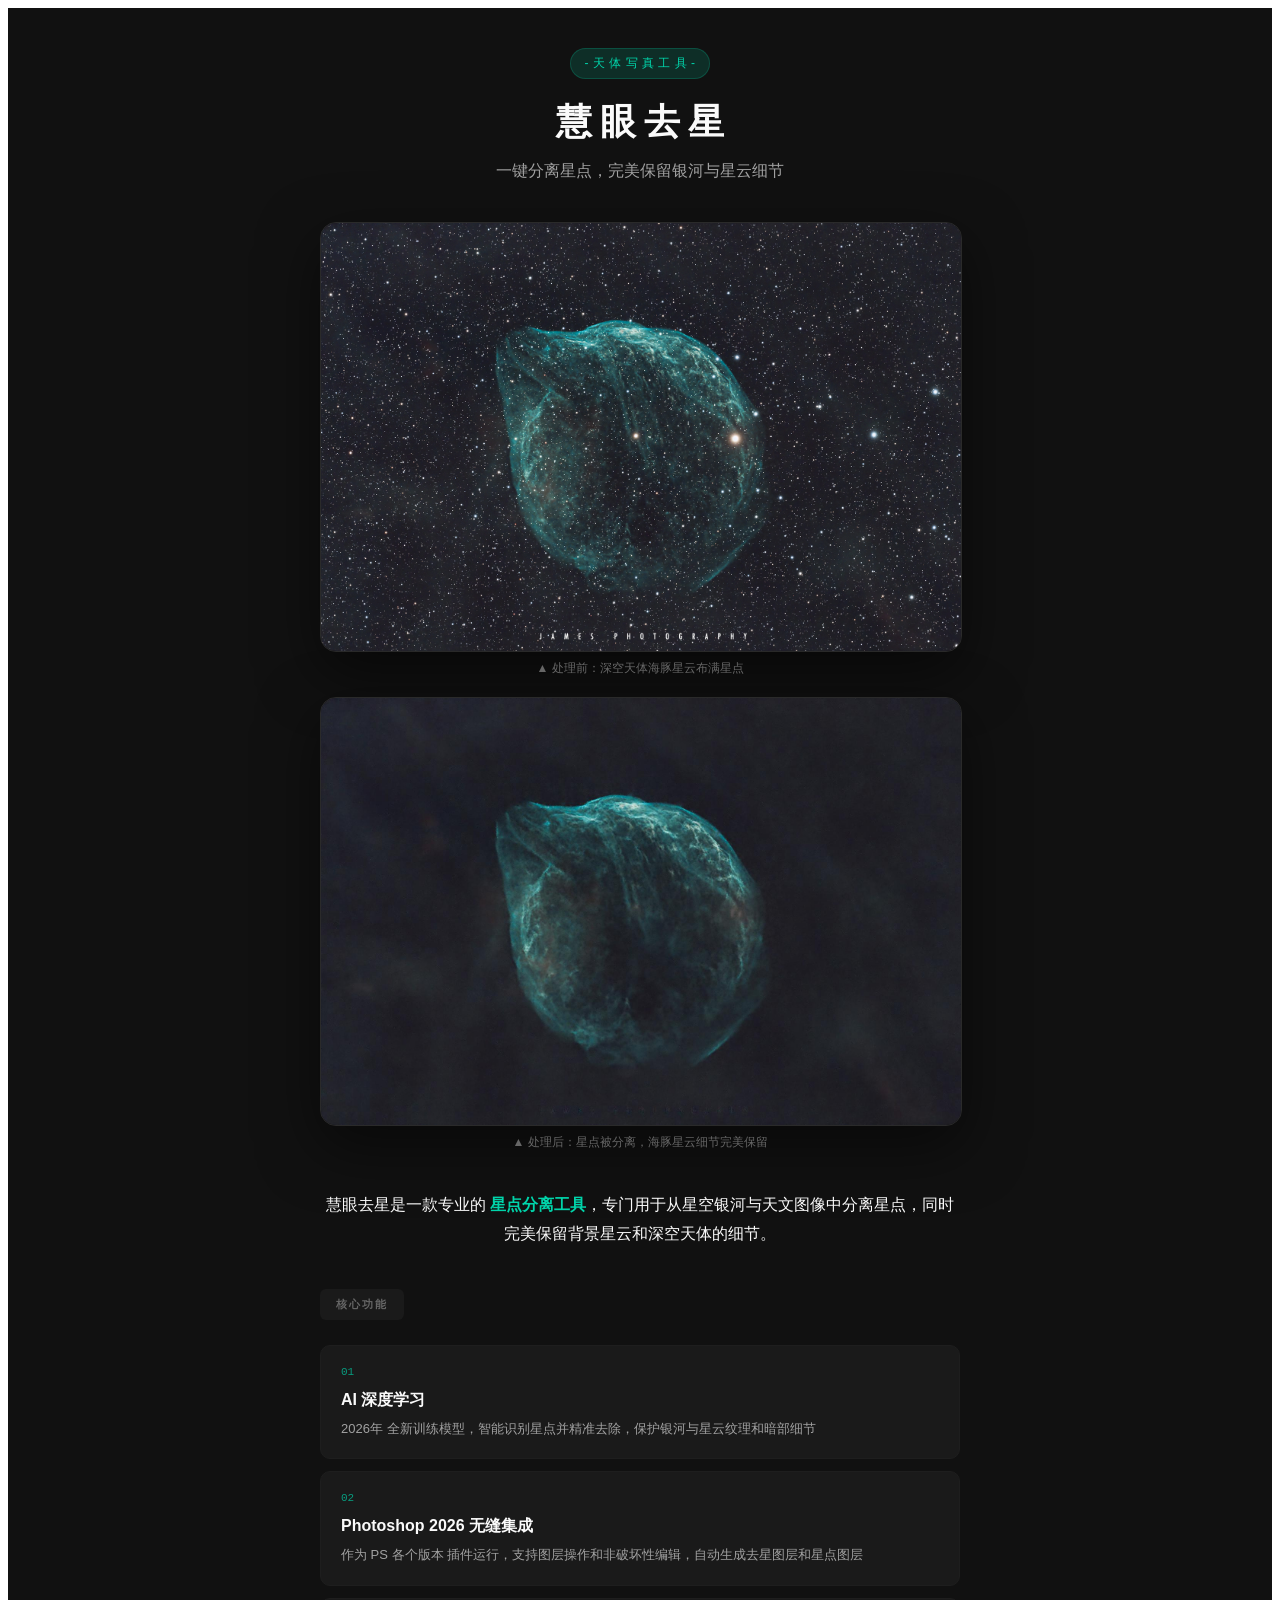
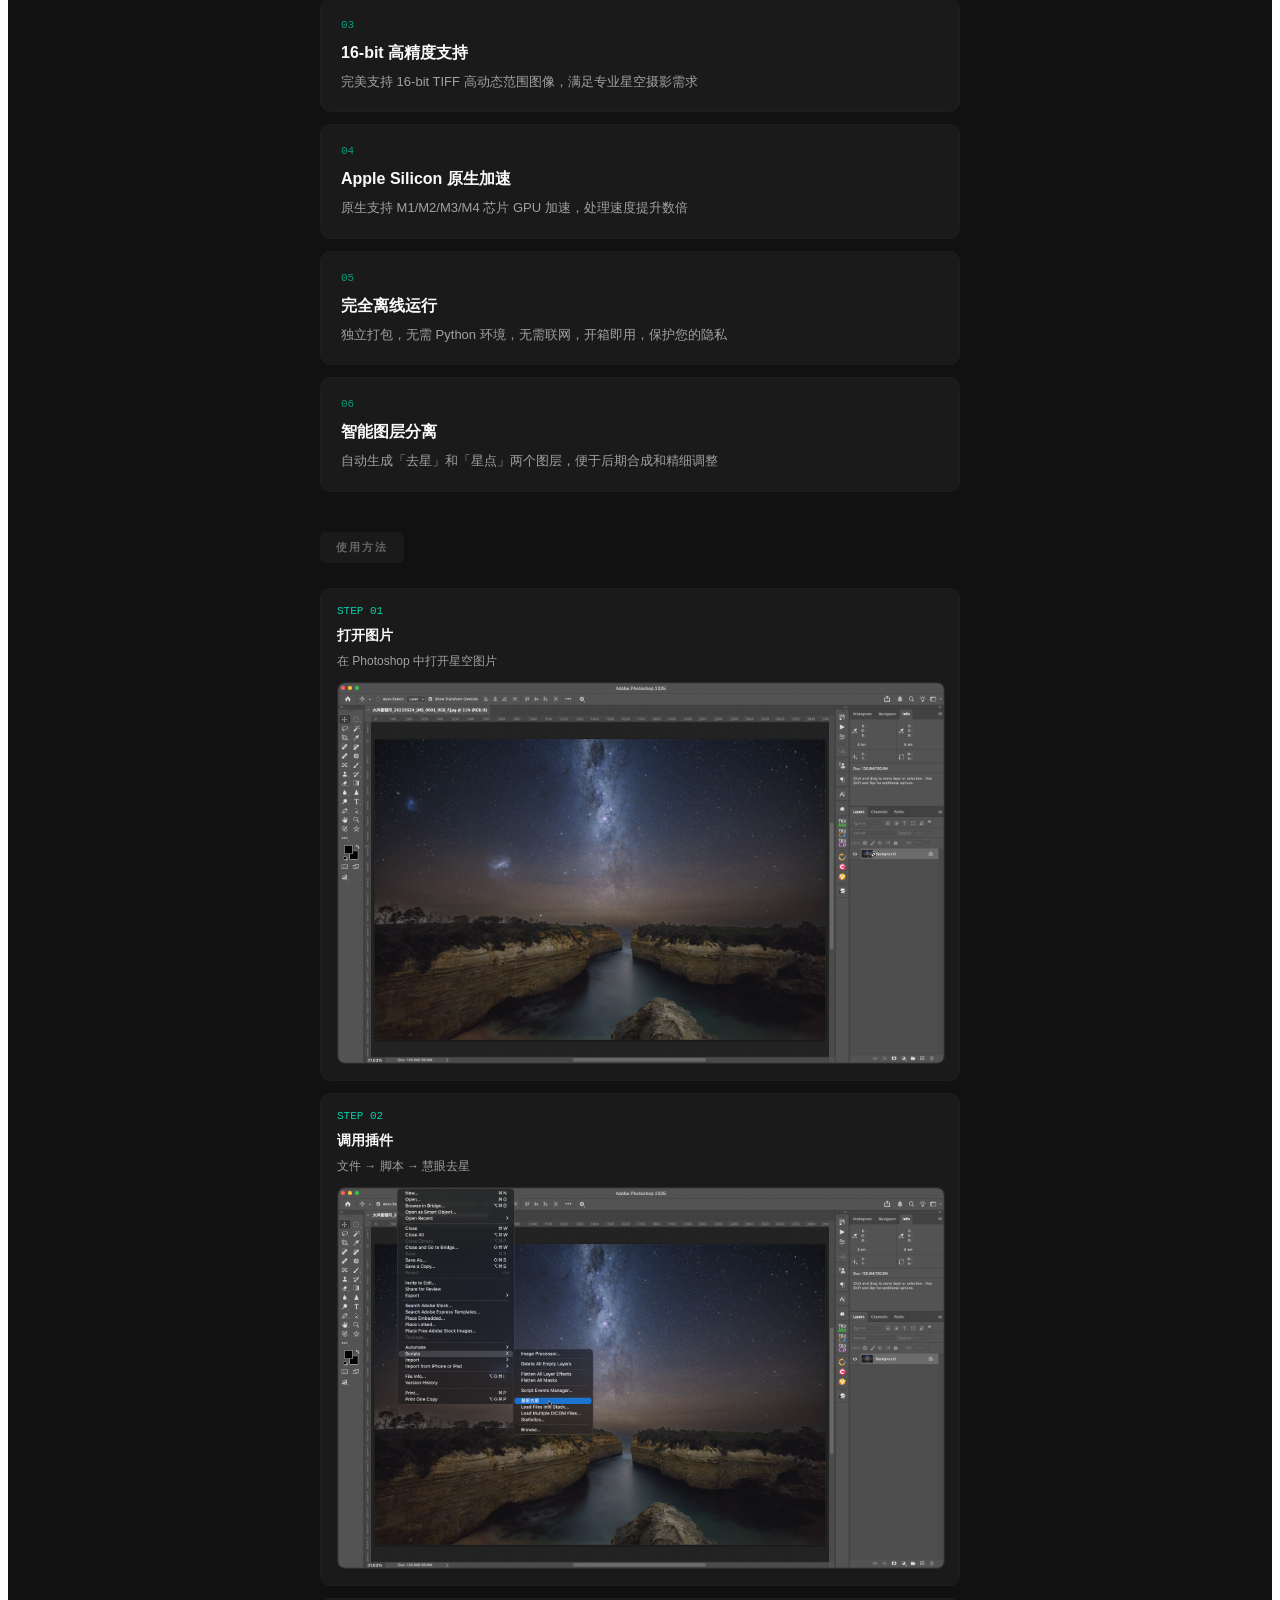
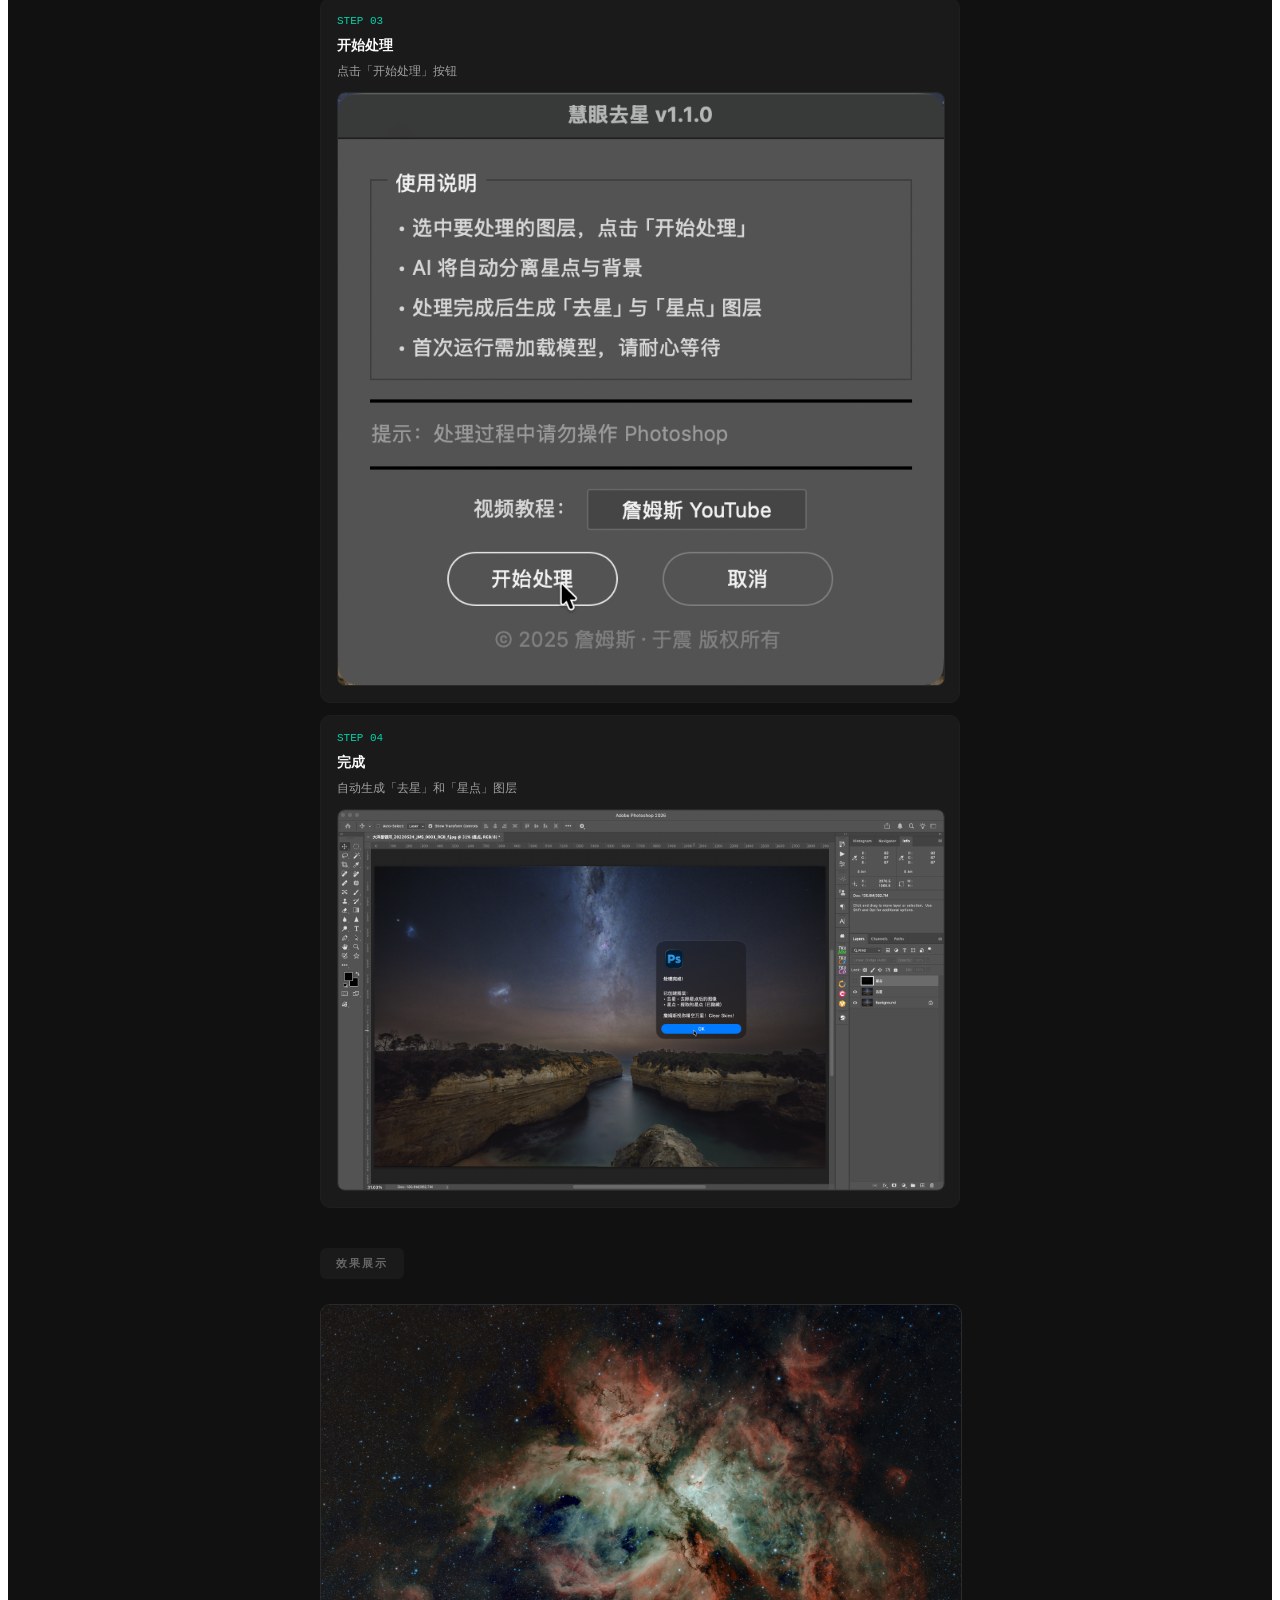
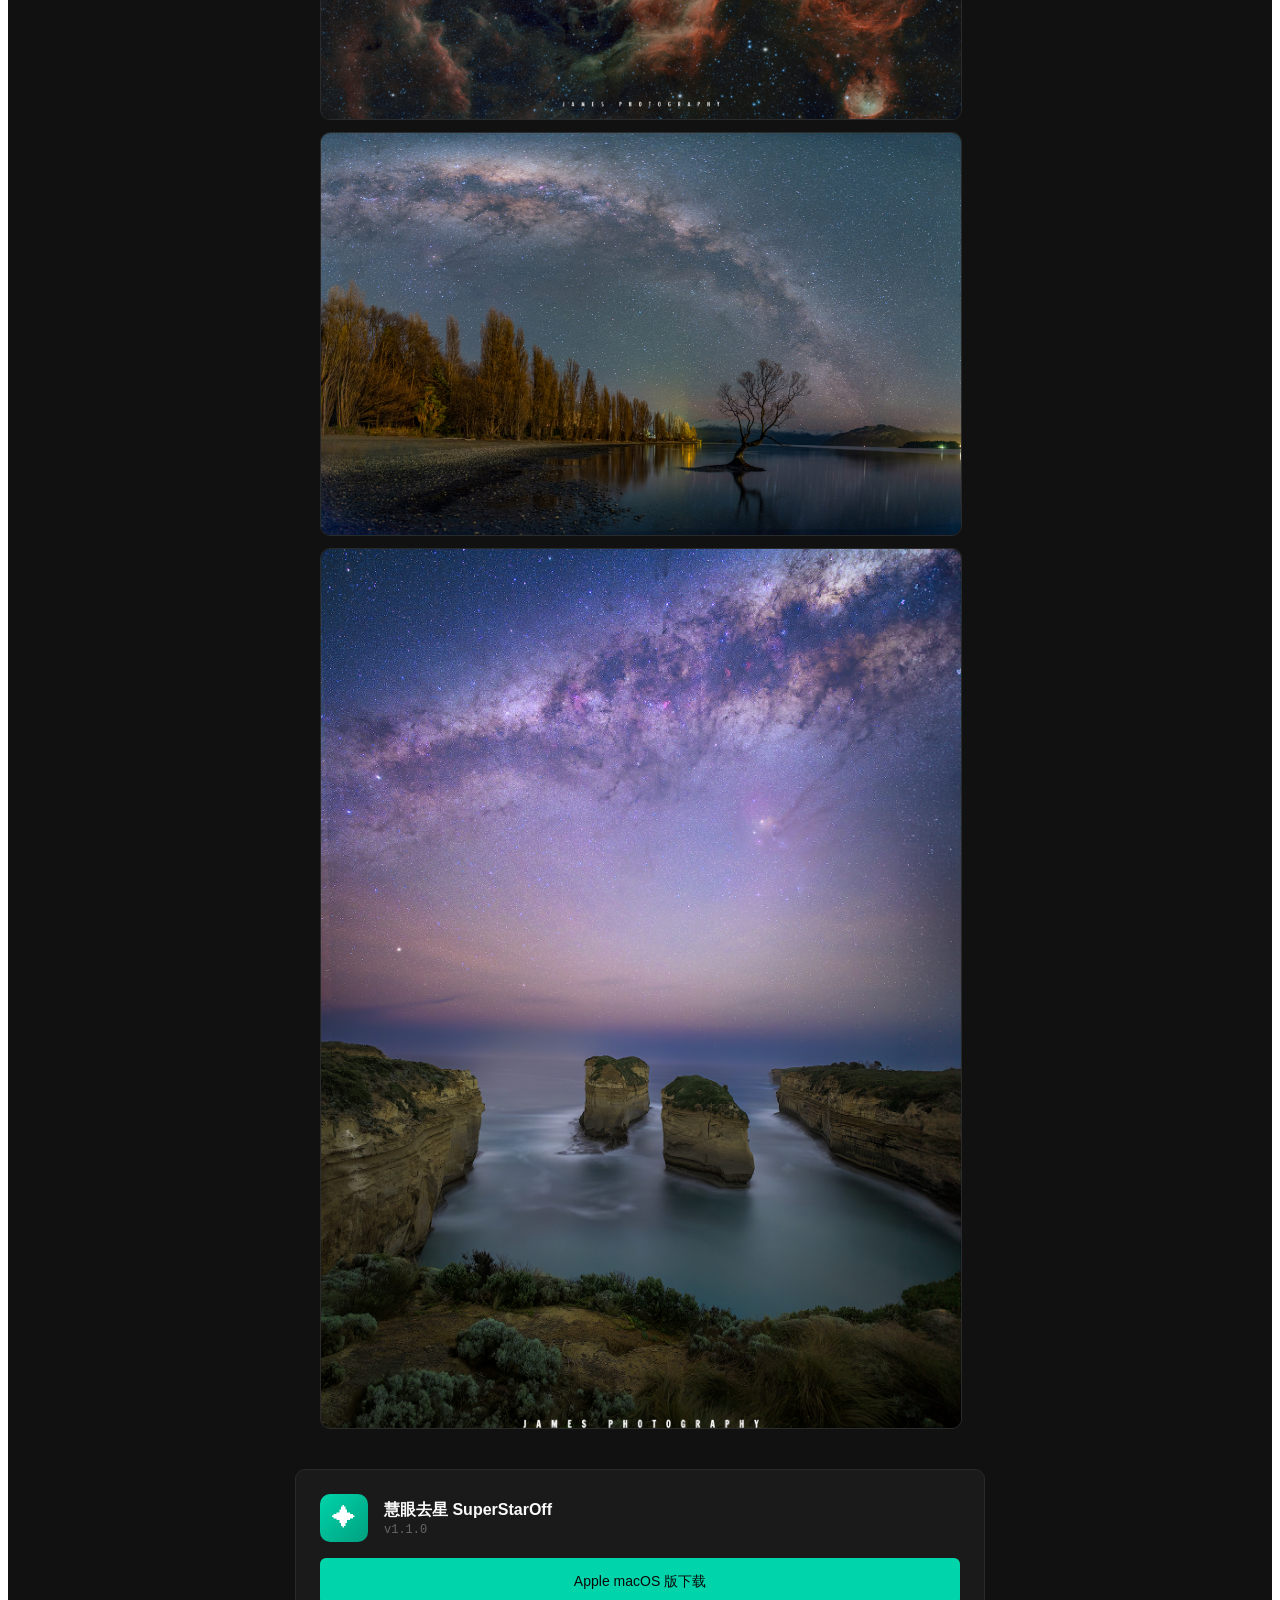
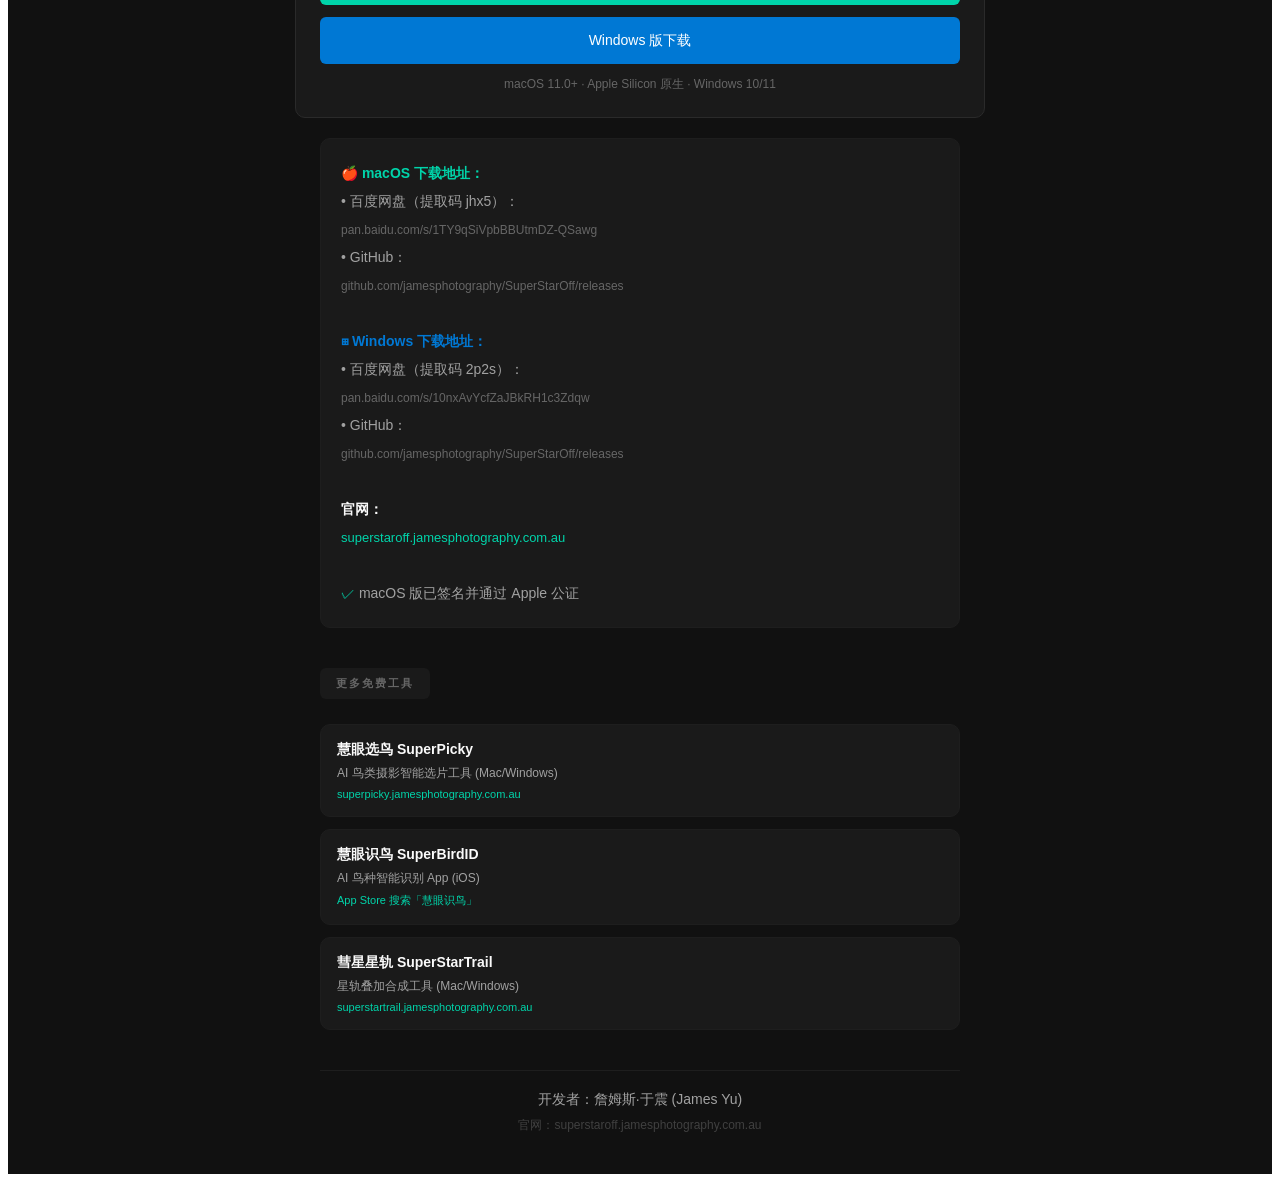
==== docs/wechat/article.html @ 818f5c4c "feat: 改用自托管MP4视频，视频位置调整到tagline下方" ====
<!DOCTYPE html>
<html lang="zh-CN">

<head>
    <meta charset="UTF-8">
    <title>慧眼去星 Windows版本开始公测了， 一键分离星点，完美保留星云细节</title>
</head>

<body>
    <section
        style="margin: 0; padding: 40px 20px; background-color: #111111; font-family: 'PingFang SC', 'Microsoft YaHei', -apple-system, sans-serif;">

        <!-- 头部标题 -->
        <section
            style="text-align: center; margin-bottom: 40px; max-width: 640px; margin-left: auto; margin-right: auto;">
            <span
                style="display: inline-block; padding: 6px 14px; background: rgba(0, 212, 170, 0.15); border: 1px solid rgba(0, 212, 170, 0.2); border-radius: 20px; font-size: 12px; color: #00d4aa; margin-bottom: 20px; letter-spacing: 0.5px;">
                - 天 体 写 真 工 具 -
            </span>
            <h1
                style="font-size: 36px; font-weight: 700; color: #fafafa; margin: 0 0 15px 0; line-height: 1.3; letter-spacing: -1px;">
                慧 眼 去 星
            </h1>
            <p style="font-size: 16px; color: #a1a1a1; margin: 0;">
                一键分离星点，完美保留银河与星云细节
            </p>
        </section>

        <!-- 主图区域 - 处理前后对比 -->
        <section style="margin: 0 auto 40px auto; max-width: 640px; text-align: center;">
            <img src="./images/example-before.jpg"
                style="width: 100%; border-radius: 16px; border: 1px solid #2a2a2a; box-shadow: 0 20px 60px rgba(0, 0, 0, 0.5); display: block; margin-bottom: 8px;" />
            <p style="font-size: 12px; color: #666666; margin: 0 0 20px 0;">▲ 处理前：深空天体海豚星云布满星点</p>

            <img src="./images/example-after.jpg"
                style="width: 100%; border-radius: 16px; border: 1px solid #2a2a2a; box-shadow: 0 20px 60px rgba(0, 0, 0, 0.5); display: block; margin-bottom: 8px;" />
            <p style="font-size: 12px; color: #666666; margin: 0;">▲ 处理后：星点被分离，海豚星云细节完美保留</p>
        </section>

        <!-- 产品介绍 -->
        <section style="max-width: 640px; margin: 0 auto 40px auto;">
            <p style="font-size: 16px; color: #fafafa; line-height: 1.8; margin: 0 0 20px 0; text-align: center;">
                慧眼去星是一款专业的 <strong style="color: #00d4aa;">星点分离工具</strong>，专门用于从星空银河与天文图像中分离星点，同时完美保留背景星云和深空天体的细节。
            </p>
        </section>

        <!-- 功能卡片区 -->
        <section style="max-width: 640px; margin: 0 auto 40px auto;">
            <span
                style="display: inline-block; font-size: 11px; font-weight: 600; text-transform: uppercase; letter-spacing: 2px; color: #666666; padding: 8px 16px; background: #1a1a1a; border-radius: 6px; margin-bottom: 25px;">
                核心功能
            </span>

            <!-- 功能卡片 1 -->
            <div
                style="background: #1a1a1a; border: 1px solid #1e1e1e; border-radius: 10px; padding: 20px; margin-bottom: 12px;">
                <p
                    style="font-family: 'Space Mono', 'Menlo', monospace; font-size: 11px; color: #00d4aa; margin: 0 0 12px 0; opacity: 0.7;">
                    01</p>
                <h3 style="font-size: 16px; font-weight: 600; color: #fafafa; margin: 0 0 8px 0;">AI 深度学习</h3>
                <p style="font-size: 13px; color: #a1a1a1; margin: 0; line-height: 1.5;">2026年
                    全新训练模型，智能识别星点并精准去除，保护银河与星云纹理和暗部细节</p>
            </div>

            <!-- 功能卡片 2 -->
            <div
                style="background: #1a1a1a; border: 1px solid #1e1e1e; border-radius: 10px; padding: 20px; margin-bottom: 12px;">
                <p
                    style="font-family: 'Space Mono', 'Menlo', monospace; font-size: 11px; color: #00d4aa; margin: 0 0 12px 0; opacity: 0.7;">
                    02</p>
                <h3 style="font-size: 16px; font-weight: 600; color: #fafafa; margin: 0 0 8px 0;">Photoshop 2026 无缝集成
                </h3>
                <p style="font-size: 13px; color: #a1a1a1; margin: 0; line-height: 1.5;">作为 PS 各个版本
                    插件运行，支持图层操作和非破坏性编辑，自动生成去星图层和星点图层</p>
            </div>

            <!-- 功能卡片 3 -->
            <div
                style="background: #1a1a1a; border: 1px solid #1e1e1e; border-radius: 10px; padding: 20px; margin-bottom: 12px;">
                <p
                    style="font-family: 'Space Mono', 'Menlo', monospace; font-size: 11px; color: #00d4aa; margin: 0 0 12px 0; opacity: 0.7;">
                    03</p>
                <h3 style="font-size: 16px; font-weight: 600; color: #fafafa; margin: 0 0 8px 0;">16-bit 高精度支持</h3>
                <p style="font-size: 13px; color: #a1a1a1; margin: 0; line-height: 1.5;">完美支持 16-bit TIFF
                    高动态范围图像，满足专业星空摄影需求</p>
            </div>

            <!-- 功能卡片 4 -->
            <div
                style="background: #1a1a1a; border: 1px solid #1e1e1e; border-radius: 10px; padding: 20px; margin-bottom: 12px;">
                <p
                    style="font-family: 'Space Mono', 'Menlo', monospace; font-size: 11px; color: #00d4aa; margin: 0 0 12px 0; opacity: 0.7;">
                    04</p>
                <h3 style="font-size: 16px; font-weight: 600; color: #fafafa; margin: 0 0 8px 0;">Apple Silicon 原生加速
                </h3>
                <p style="font-size: 13px; color: #a1a1a1; margin: 0; line-height: 1.5;">原生支持 M1/M2/M3/M4 芯片 GPU
                    加速，处理速度提升数倍</p>
            </div>

            <!-- 功能卡片 5 -->
            <div
                style="background: #1a1a1a; border: 1px solid #1e1e1e; border-radius: 10px; padding: 20px; margin-bottom: 12px;">
                <p
                    style="font-family: 'Space Mono', 'Menlo', monospace; font-size: 11px; color: #00d4aa; margin: 0 0 12px 0; opacity: 0.7;">
                    05</p>
                <h3 style="font-size: 16px; font-weight: 600; color: #fafafa; margin: 0 0 8px 0;">完全离线运行</h3>
                <p style="font-size: 13px; color: #a1a1a1; margin: 0; line-height: 1.5;">独立打包，无需 Python
                    环境，无需联网，开箱即用，保护您的隐私</p>
            </div>

            <!-- 功能卡片 6 -->
            <div
                style="background: #1a1a1a; border: 1px solid #1e1e1e; border-radius: 10px; padding: 20px; margin-bottom: 12px;">
                <p
                    style="font-family: 'Space Mono', 'Menlo', monospace; font-size: 11px; color: #00d4aa; margin: 0 0 12px 0; opacity: 0.7;">
                    06</p>
                <h3 style="font-size: 16px; font-weight: 600; color: #fafafa; margin: 0 0 8px 0;">智能图层分离</h3>
                <p style="font-size: 13px; color: #a1a1a1; margin: 0; line-height: 1.5;">自动生成「去星」和「星点」两个图层，便于后期合成和精细调整
                </p>
            </div>
        </section>

        <!-- 使用步骤 -->
        <section style="max-width: 640px; margin: 0 auto 40px auto;">
            <span
                style="display: inline-block; font-size: 11px; font-weight: 600; text-transform: uppercase; letter-spacing: 2px; color: #666666; padding: 8px 16px; background: #1a1a1a; border-radius: 6px; margin-bottom: 25px;">
                使用方法
            </span>

            <!-- Step 1 -->
            <div
                style="background: #1a1a1a; border: 1px solid #1e1e1e; border-radius: 10px; padding: 16px; margin-bottom: 12px;">
                <p
                    style="font-family: 'Space Mono', 'Menlo', monospace; font-size: 11px; color: #00d4aa; margin: 0 0 10px 0;">
                    STEP 01</p>
                <h4 style="font-size: 14px; color: #fafafa; margin: 0 0 8px 0;">打开图片</h4>
                <p style="font-size: 12px; color: #a1a1a1; margin: 0 0 12px 0;">在 Photoshop 中打开星空图片</p>
                <img src="./images/Step-1.png"
                    style="width: 100%; border-radius: 8px; border: 1px solid #2a2a2a; display: block;" />
            </div>

            <!-- Step 2 -->
            <div
                style="background: #1a1a1a; border: 1px solid #1e1e1e; border-radius: 10px; padding: 16px; margin-bottom: 12px;">
                <p
                    style="font-family: 'Space Mono', 'Menlo', monospace; font-size: 11px; color: #00d4aa; margin: 0 0 10px 0;">
                    STEP 02</p>
                <h4 style="font-size: 14px; color: #fafafa; margin: 0 0 8px 0;">调用插件</h4>
                <p style="font-size: 12px; color: #a1a1a1; margin: 0 0 12px 0;">文件 → 脚本 → 慧眼去星</p>
                <img src="./images/Step-2.png"
                    style="width: 100%; border-radius: 8px; border: 1px solid #2a2a2a; display: block;" />
            </div>

            <!-- Step 3 -->
            <div
                style="background: #1a1a1a; border: 1px solid #1e1e1e; border-radius: 10px; padding: 16px; margin-bottom: 12px;">
                <p
                    style="font-family: 'Space Mono', 'Menlo', monospace; font-size: 11px; color: #00d4aa; margin: 0 0 10px 0;">
                    STEP 03</p>
                <h4 style="font-size: 14px; color: #fafafa; margin: 0 0 8px 0;">开始处理</h4>
                <p style="font-size: 12px; color: #a1a1a1; margin: 0 0 12px 0;">点击「开始处理」按钮</p>
                <img src="./images/Step-3.png"
                    style="width: 100%; border-radius: 8px; border: 1px solid #2a2a2a; display: block;" />
            </div>

            <!-- Step 4 -->
            <div
                style="background: #1a1a1a; border: 1px solid #1e1e1e; border-radius: 10px; padding: 16px; margin-bottom: 12px;">
                <p
                    style="font-family: 'Space Mono', 'Menlo', monospace; font-size: 11px; color: #00d4aa; margin: 0 0 10px 0;">
                    STEP 04</p>
                <h4 style="font-size: 14px; color: #fafafa; margin: 0 0 8px 0;">完成</h4>
                <p style="font-size: 12px; color: #a1a1a1; margin: 0 0 12px 0;">自动生成「去星」和「星点」图层</p>
                <img src="./images/Step-4.png"
                    style="width: 100%; border-radius: 8px; border: 1px solid #2a2a2a; display: block;" />
            </div>
        </section>

        <!-- 效果展示 -->
        <section style="max-width: 640px; margin: 0 auto 40px auto;">
            <span
                style="display: inline-block; font-size: 11px; font-weight: 600; text-transform: uppercase; letter-spacing: 2px; color: #666666; padding: 8px 16px; background: #1a1a1a; border-radius: 6px; margin-bottom: 25px;">
                效果展示
            </span>

            <img src="./images/example-1.jpg"
                style="width: 100%; border-radius: 10px; border: 1px solid #2a2a2a; display: block; margin-bottom: 12px;" />
            <img src="./images/example-2.jpg"
                style="width: 100%; border-radius: 10px; border: 1px solid #2a2a2a; display: block; margin-bottom: 12px;" />
            <img src="./images/example-3.jpg"
                style="width: 100%; border-radius: 10px; border: 1px solid #2a2a2a; display: block; margin-bottom: 12px;" />
        </section>

        <!-- 下载区块 -->
        <section
            style="background: #1a1a1a; border: 1px solid #2a2a2a; border-radius: 10px; padding: 24px; max-width: 640px; margin: 0 auto 20px auto;">
            <div style="display: flex; align-items: center; margin-bottom: 16px;">
                <div
                    style="width: 48px; height: 48px; background: linear-gradient(135deg, #00d4aa, #00a080); border-radius: 10px; margin-right: 16px; display: flex; align-items: center; justify-content: center;">
                    <span style="font-size: 24px; color: #ffffff;">✦</span>
                </div>
                <div>
                    <h3 style="font-size: 16px; font-weight: 600; color: #fafafa; margin: 0 0 2px 0;">慧眼去星 SuperStarOff
                    </h3>
                    <p style="font-size: 12px; color: #666666; margin: 0; font-family: 'Space Mono', monospace;">v1.1.0
                    </p>
                </div>
            </div>
            <div
                style="background: #00d4aa; border-radius: 6px; padding: 14px 28px; text-align: center; margin-bottom: 12px;">
                <span style="font-size: 14px; font-weight: 500; color: #0a0a0a;"> Apple macOS 版下载</span>
            </div>
            <div
                style="background: #0078d4; border-radius: 6px; padding: 14px 28px; text-align: center; margin-bottom: 12px;">
                <span style="font-size: 14px; font-weight: 500; color: #ffffff;"> Windows 版下载</span>
            </div>
            <p style="font-size: 12px; color: #666666; text-align: center; margin: 0;">
                macOS 11.0+ · Apple Silicon 原生 · Windows 10/11
            </p>
        </section>

        <!-- 下载链接说明 -->
        <section style="max-width: 640px; margin: 0 auto 40px auto;">
            <div style="background: #1a1a1a; border: 1px solid #1e1e1e; border-radius: 10px; padding: 20px;">
                <p style="font-size: 14px; color: #a1a1a1; line-height: 2; margin: 0;">
                    <strong style="color: #00d4aa;">🍎 macOS 下载地址：</strong><br />
                    • 百度网盘（提取码 jhx5）：<br />
                    <span style="font-size: 12px; color: #666666;">pan.baidu.com/s/1TY9qSiVpbBBUtmDZ-QSawg</span><br />
                    • GitHub：<br />
                    <span
                        style="font-size: 12px; color: #666666;">github.com/jamesphotography/SuperStarOff/releases</span><br /><br />
                    <strong style="color: #0078d4;">⊞ Windows 下载地址：</strong><br />
                    • 百度网盘（提取码 2p2s）：<br />
                    <span style="font-size: 12px; color: #666666;">pan.baidu.com/s/10nxAvYcfZaJBkRH1c3Zdqw</span><br />
                    • GitHub：<br />
                    <span
                        style="font-size: 12px; color: #666666;">github.com/jamesphotography/SuperStarOff/releases</span><br /><br />
                    <strong style="color: #fafafa;">官网：</strong><br />
                    <span
                        style="font-size: 13px; color: #00d4aa;">superstaroff.jamesphotography.com.au</span><br /><br />
                    <span style="color: #00d4aa;">✓</span> macOS 版已签名并通过 Apple 公证
                </p>
            </div>
        </section>

        <!-- 更多工具 -->
        <section style="max-width: 640px; margin: 0 auto 40px auto;">
            <span
                style="display: inline-block; font-size: 11px; font-weight: 600; text-transform: uppercase; letter-spacing: 2px; color: #666666; padding: 8px 16px; background: #1a1a1a; border-radius: 6px; margin-bottom: 25px;">
                更多免费工具
            </span>

            <!-- 慧眼选鸟 -->
            <div
                style="background: #1a1a1a; border: 1px solid #1e1e1e; border-radius: 10px; padding: 16px; margin-bottom: 12px;">
                <h4 style="font-size: 14px; color: #fafafa; margin: 0 0 6px 0;">慧眼选鸟 SuperPicky</h4>
                <p style="font-size: 12px; color: #a1a1a1; margin: 0 0 6px 0;">AI 鸟类摄影智能选片工具 (Mac/Windows)</p>
                <p style="font-size: 11px; color: #00d4aa; margin: 0;">superpicky.jamesphotography.com.au</p>
            </div>
            <!-- 慧眼识鸟 -->
            <div
                style="background: #1a1a1a; border: 1px solid #1e1e1e; border-radius: 10px; padding: 16px; margin-bottom: 12px;">
                <h4 style="font-size: 14px; color: #fafafa; margin: 0 0 6px 0;">慧眼识鸟 SuperBirdID</h4>
                <p style="font-size: 12px; color: #a1a1a1; margin: 0 0 6px 0;">AI 鸟种智能识别 App (iOS)</p>
                <p style="font-size: 11px; color: #00d4aa; margin: 0;">App Store 搜索「慧眼识鸟」</p>
            </div>
            <!-- 彗星星轨 -->
            <div
                style="background: #1a1a1a; border: 1px solid #1e1e1e; border-radius: 10px; padding: 16px; margin-bottom: 12px;">
                <h4 style="font-size: 14px; color: #fafafa; margin: 0 0 6px 0;">彗星星轨 SuperStarTrail</h4>
                <p style="font-size: 12px; color: #a1a1a1; margin: 0 0 6px 0;">星轨叠加合成工具 (Mac/Windows)</p>
                <p style="font-size: 11px; color: #00d4aa; margin: 0;">superstartrail.jamesphotography.com.au</p>
            </div>
        </section>

        <!-- 页脚 -->
        <section
            style="text-align: center; padding-top: 20px; border-top: 1px solid #1e1e1e; max-width: 640px; margin: 0 auto;">
            <p style="font-size: 14px; color: #a1a1a1; margin: 0 0 8px 0;">
                开发者：詹姆斯·于震 (James Yu)
            </p>
            <p style="font-size: 12px; color: #404040; margin: 0;">
                官网：superstaroff.jamesphotography.com.au
            </p>
        </section>

    </section>
</body>

</html>
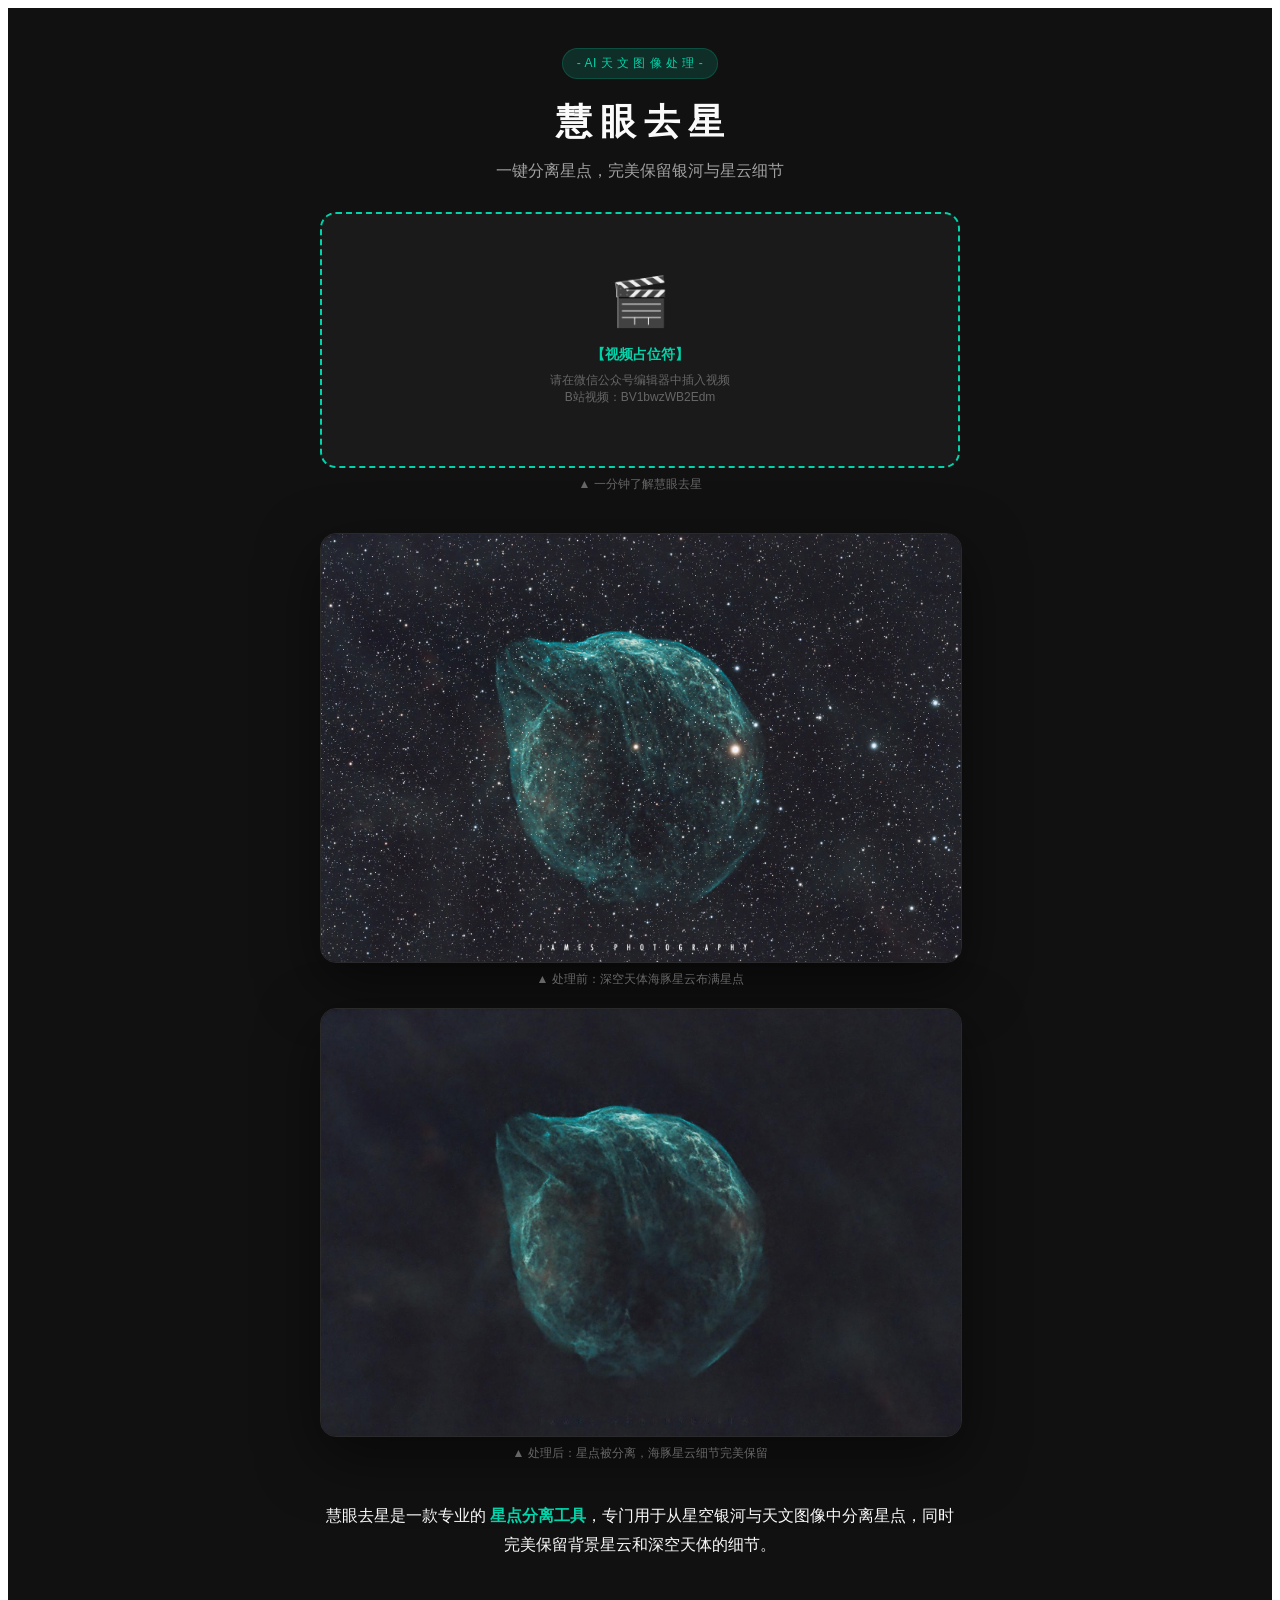
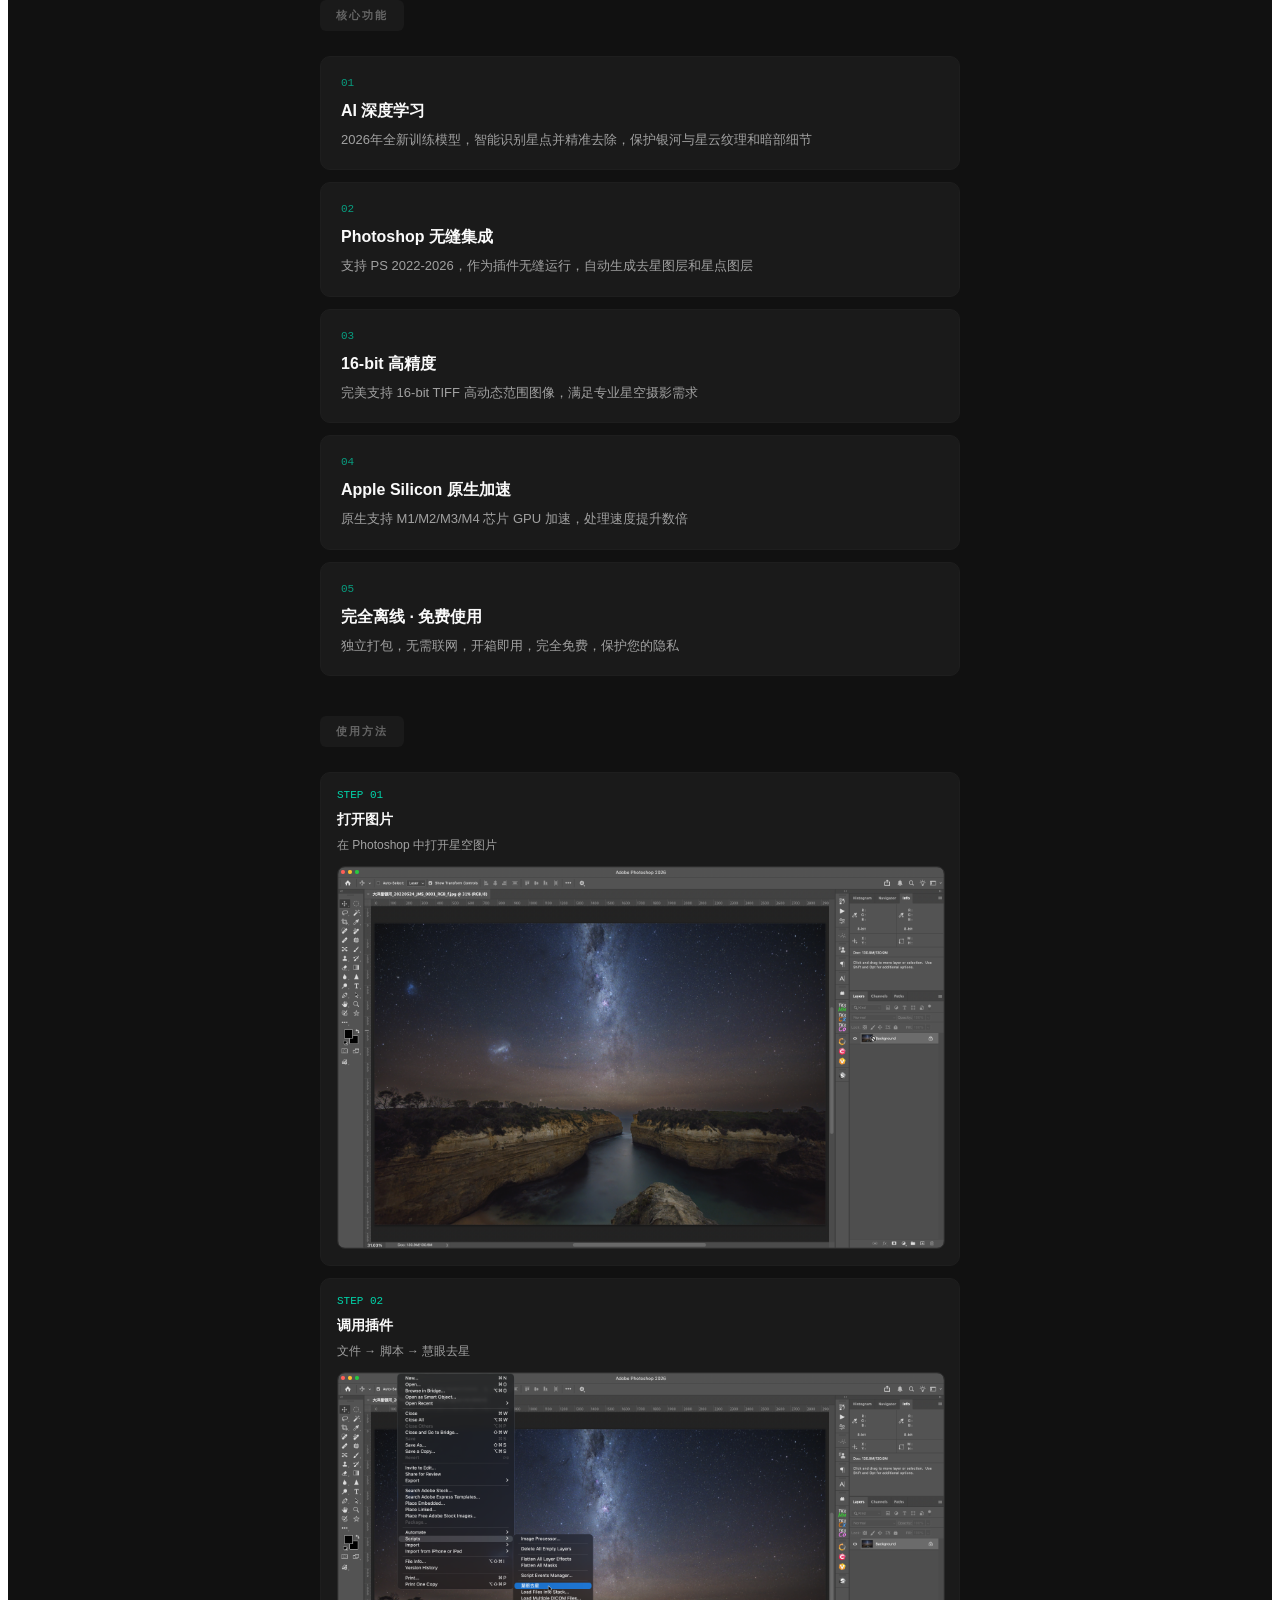
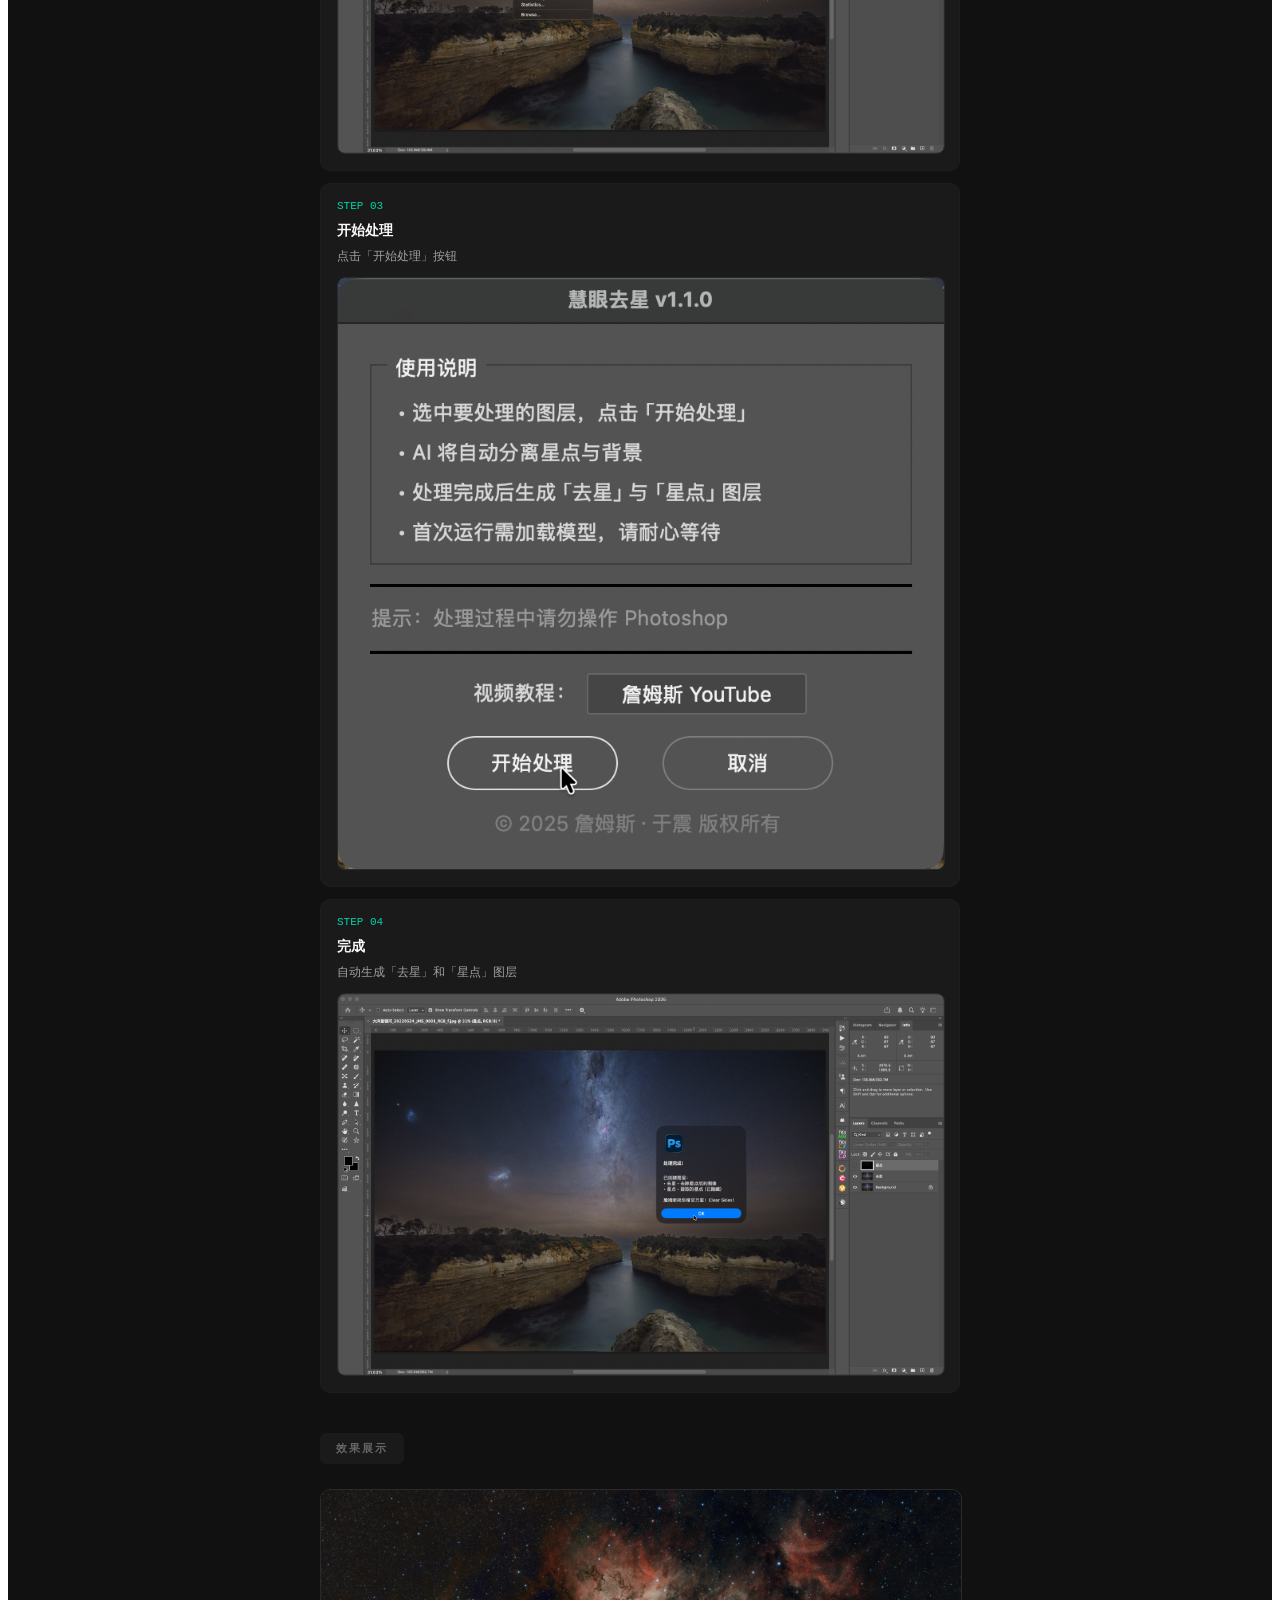
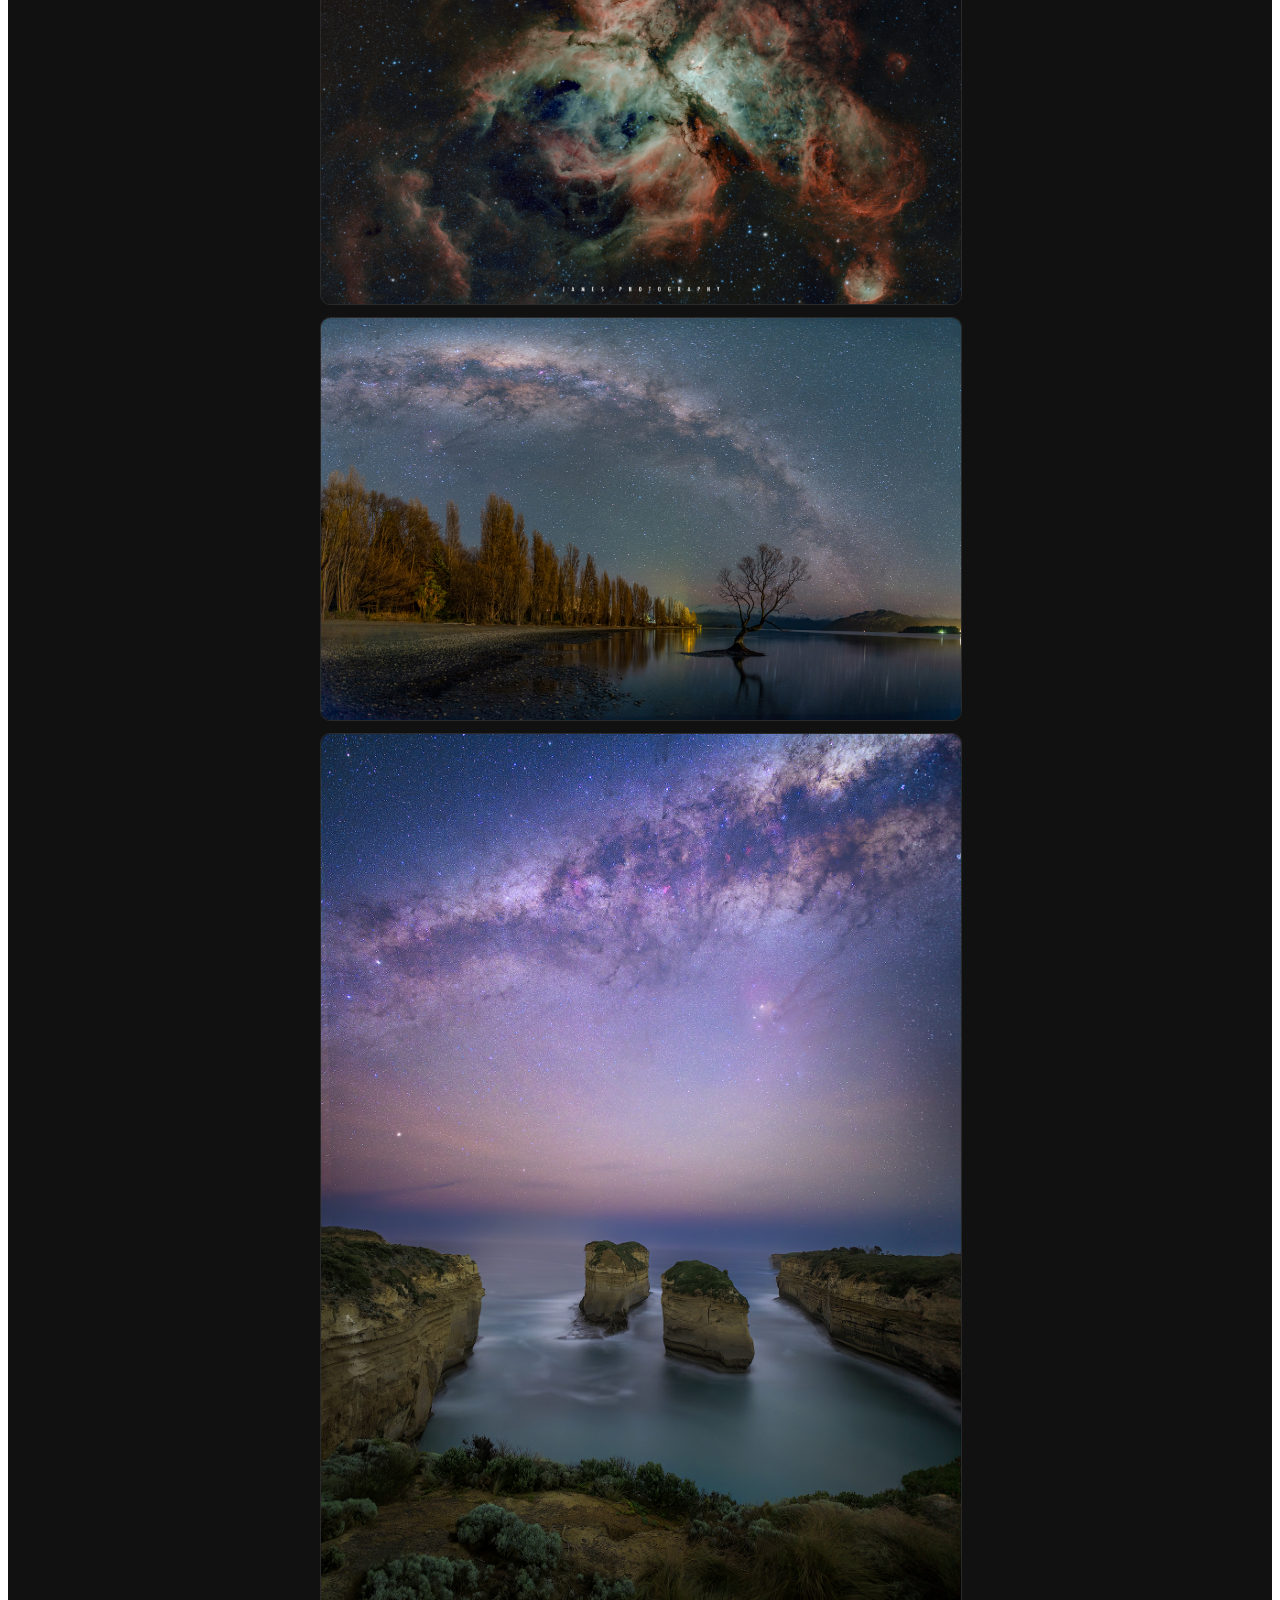
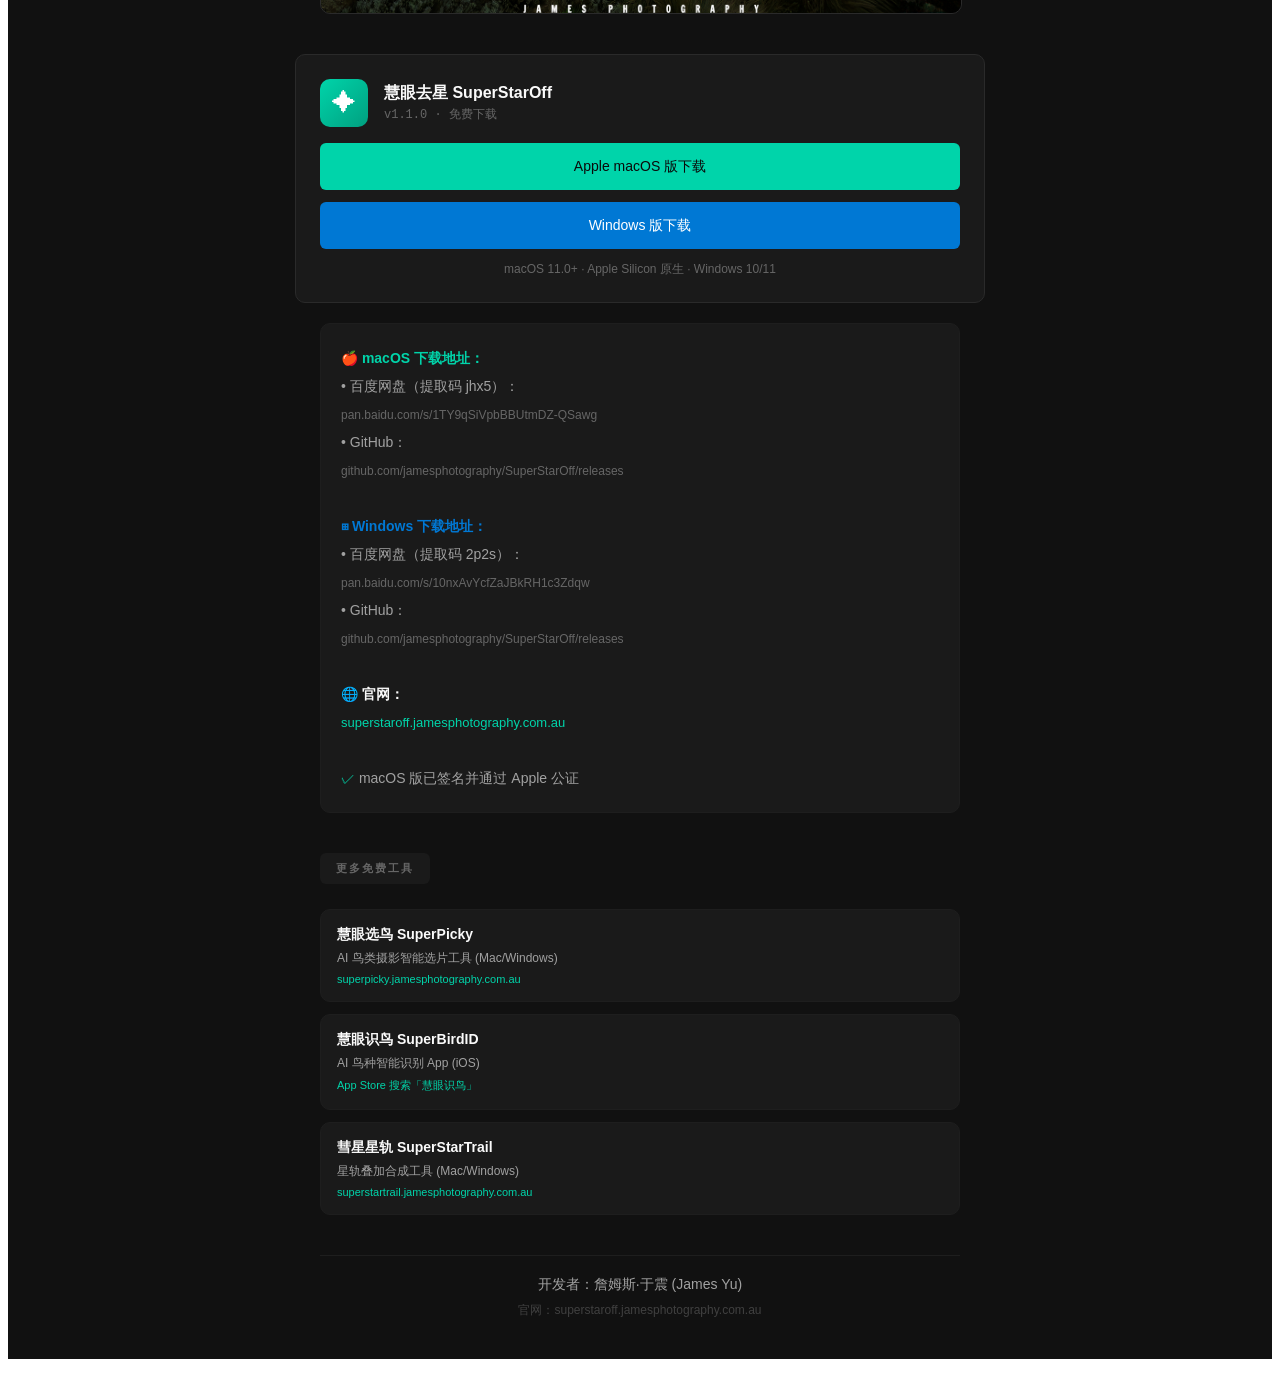
==== commit 9397d825: "feat: 更新微信文章，添加视频占位符" ====
--- a/docs/wechat/article.html
+++ b/docs/wechat/article.html
@@ -3,7 +3,7 @@
 
 <head>
     <meta charset="UTF-8">
-    <title>慧眼去星 Windows版本开始公测了， 一键分离星点，完美保留星云细节</title>
+    <title>慧眼去星 - 一键分离星点，完美保留星云细节 | AI 天文图像处理</title>
 </head>
 
 <body>
@@ -12,10 +12,10 @@
 
         <!-- 头部标题 -->
         <section
-            style="text-align: center; margin-bottom: 40px; max-width: 640px; margin-left: auto; margin-right: auto;">
+            style="text-align: center; margin-bottom: 30px; max-width: 640px; margin-left: auto; margin-right: auto;">
             <span
                 style="display: inline-block; padding: 6px 14px; background: rgba(0, 212, 170, 0.15); border: 1px solid rgba(0, 212, 170, 0.2); border-radius: 20px; font-size: 12px; color: #00d4aa; margin-bottom: 20px; letter-spacing: 0.5px;">
-                - 天 体 写 真 工 具 -
+                - AI 天 文 图 像 处 理 -
             </span>
             <h1
                 style="font-size: 36px; font-weight: 700; color: #fafafa; margin: 0 0 15px 0; line-height: 1.3; letter-spacing: -1px;">
@@ -26,6 +26,22 @@
             </p>
         </section>
 
+        <!-- ==================== 视频演示区域 ==================== -->
+        <!-- 【占位符】请在微信编辑器中替换为视频组件 -->
+        <section style="max-width: 640px; margin: 0 auto 40px auto; text-align: center;">
+            <div
+                style="background: #1a1a1a; border: 2px dashed #00d4aa; border-radius: 16px; padding: 60px 20px; margin-bottom: 8px;">
+                <p style="font-size: 48px; margin: 0 0 16px 0;">🎬</p>
+                <p style="font-size: 14px; color: #00d4aa; margin: 0 0 8px 0; font-weight: 600;">【视频占位符】</p>
+                <p style="font-size: 12px; color: #666666; margin: 0;">
+                    请在微信公众号编辑器中插入视频<br />
+                    B站视频：BV1bwzWB2Edm
+                </p>
+            </div>
+            <p style="font-size: 12px; color: #666666; margin: 0;">▲ 一分钟了解慧眼去星</p>
+        </section>
+        <!-- ==================== 视频演示区域结束 ==================== -->
+
         <!-- 主图区域 - 处理前后对比 -->
         <section style="margin: 0 auto 40px auto; max-width: 640px; text-align: center;">
             <img src="./images/example-before.jpg"
@@ -58,8 +74,8 @@
                     style="font-family: 'Space Mono', 'Menlo', monospace; font-size: 11px; color: #00d4aa; margin: 0 0 12px 0; opacity: 0.7;">
                     01</p>
                 <h3 style="font-size: 16px; font-weight: 600; color: #fafafa; margin: 0 0 8px 0;">AI 深度学习</h3>
-                <p style="font-size: 13px; color: #a1a1a1; margin: 0; line-height: 1.5;">2026年
-                    全新训练模型，智能识别星点并精准去除，保护银河与星云纹理和暗部细节</p>
+                <p style="font-size: 13px; color: #a1a1a1; margin: 0; line-height: 1.5;">
+                    2026年全新训练模型，智能识别星点并精准去除，保护银河与星云纹理和暗部细节</p>
             </div>
 
             <!-- 功能卡片 2 -->
@@ -68,10 +84,9 @@
                 <p
                     style="font-family: 'Space Mono', 'Menlo', monospace; font-size: 11px; color: #00d4aa; margin: 0 0 12px 0; opacity: 0.7;">
                     02</p>
-                <h3 style="font-size: 16px; font-weight: 600; color: #fafafa; margin: 0 0 8px 0;">Photoshop 2026 无缝集成
-                </h3>
-                <p style="font-size: 13px; color: #a1a1a1; margin: 0; line-height: 1.5;">作为 PS 各个版本
-                    插件运行，支持图层操作和非破坏性编辑，自动生成去星图层和星点图层</p>
+                <h3 style="font-size: 16px; font-weight: 600; color: #fafafa; margin: 0 0 8px 0;">Photoshop 无缝集成</h3>
+                <p style="font-size: 13px; color: #a1a1a1; margin: 0; line-height: 1.5;">支持 PS
+                    2022-2026，作为插件无缝运行，自动生成去星图层和星点图层</p>
             </div>
 
             <!-- 功能卡片 3 -->
@@ -80,7 +95,7 @@
                 <p
                     style="font-family: 'Space Mono', 'Menlo', monospace; font-size: 11px; color: #00d4aa; margin: 0 0 12px 0; opacity: 0.7;">
                     03</p>
-                <h3 style="font-size: 16px; font-weight: 600; color: #fafafa; margin: 0 0 8px 0;">16-bit 高精度支持</h3>
+                <h3 style="font-size: 16px; font-weight: 600; color: #fafafa; margin: 0 0 8px 0;">16-bit 高精度</h3>
                 <p style="font-size: 13px; color: #a1a1a1; margin: 0; line-height: 1.5;">完美支持 16-bit TIFF
                     高动态范围图像，满足专业星空摄影需求</p>
             </div>
@@ -103,20 +118,8 @@
                 <p
                     style="font-family: 'Space Mono', 'Menlo', monospace; font-size: 11px; color: #00d4aa; margin: 0 0 12px 0; opacity: 0.7;">
                     05</p>
-                <h3 style="font-size: 16px; font-weight: 600; color: #fafafa; margin: 0 0 8px 0;">完全离线运行</h3>
-                <p style="font-size: 13px; color: #a1a1a1; margin: 0; line-height: 1.5;">独立打包，无需 Python
-                    环境，无需联网，开箱即用，保护您的隐私</p>
-            </div>
-
-            <!-- 功能卡片 6 -->
-            <div
-                style="background: #1a1a1a; border: 1px solid #1e1e1e; border-radius: 10px; padding: 20px; margin-bottom: 12px;">
-                <p
-                    style="font-family: 'Space Mono', 'Menlo', monospace; font-size: 11px; color: #00d4aa; margin: 0 0 12px 0; opacity: 0.7;">
-                    06</p>
-                <h3 style="font-size: 16px; font-weight: 600; color: #fafafa; margin: 0 0 8px 0;">智能图层分离</h3>
-                <p style="font-size: 13px; color: #a1a1a1; margin: 0; line-height: 1.5;">自动生成「去星」和「星点」两个图层，便于后期合成和精细调整
-                </p>
+                <h3 style="font-size: 16px; font-weight: 600; color: #fafafa; margin: 0 0 8px 0;">完全离线 · 免费使用</h3>
+                <p style="font-size: 13px; color: #a1a1a1; margin: 0; line-height: 1.5;">独立打包，无需联网，开箱即用，完全免费，保护您的隐私</p>
             </div>
         </section>
 
@@ -203,7 +206,7 @@
                     <h3 style="font-size: 16px; font-weight: 600; color: #fafafa; margin: 0 0 2px 0;">慧眼去星 SuperStarOff
                     </h3>
                     <p style="font-size: 12px; color: #666666; margin: 0; font-family: 'Space Mono', monospace;">v1.1.0
-                    </p>
+                        · 免费下载</p>
                 </div>
             </div>
             <div
@@ -235,7 +238,7 @@
                     • GitHub：<br />
                     <span
                         style="font-size: 12px; color: #666666;">github.com/jamesphotography/SuperStarOff/releases</span><br /><br />
-                    <strong style="color: #fafafa;">官网：</strong><br />
+                    <strong style="color: #fafafa;">🌐 官网：</strong><br />
                     <span
                         style="font-size: 13px; color: #00d4aa;">superstaroff.jamesphotography.com.au</span><br /><br />
                     <span style="color: #00d4aa;">✓</span> macOS 版已签名并通过 Apple 公证
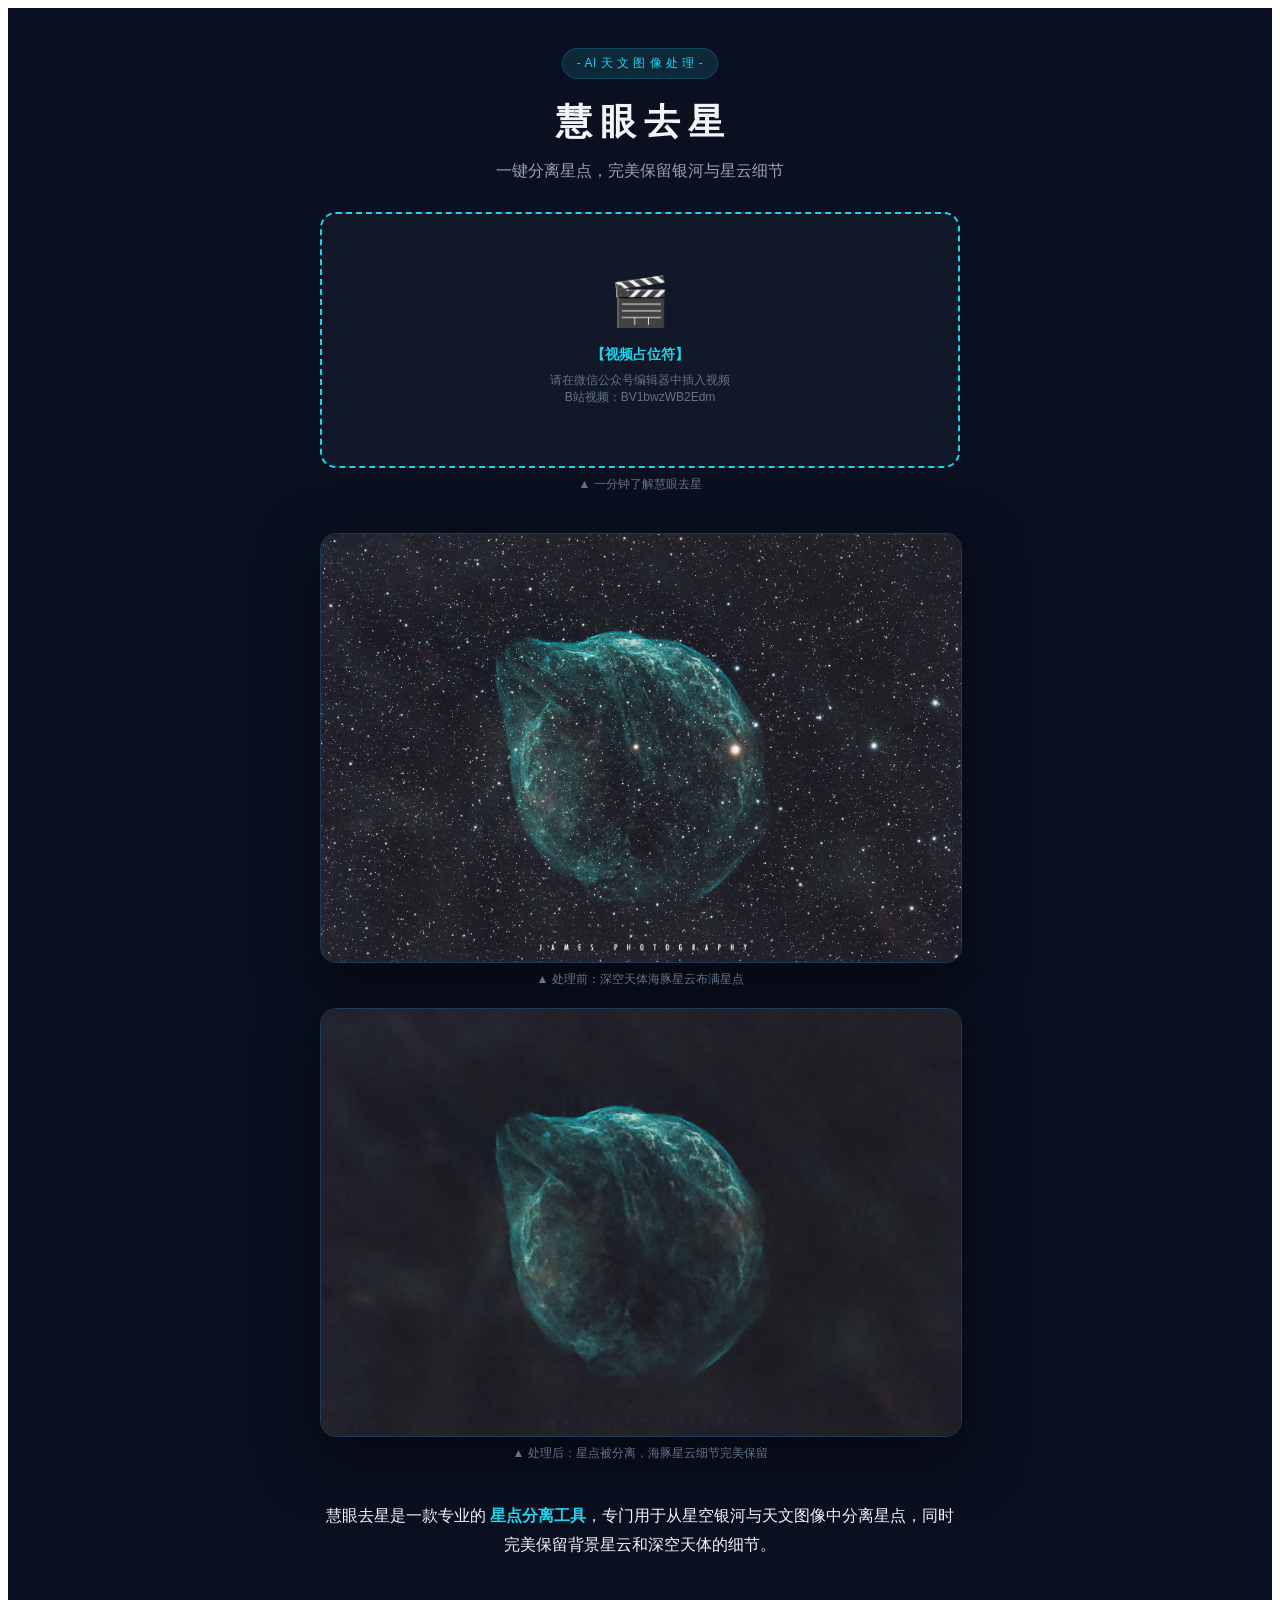
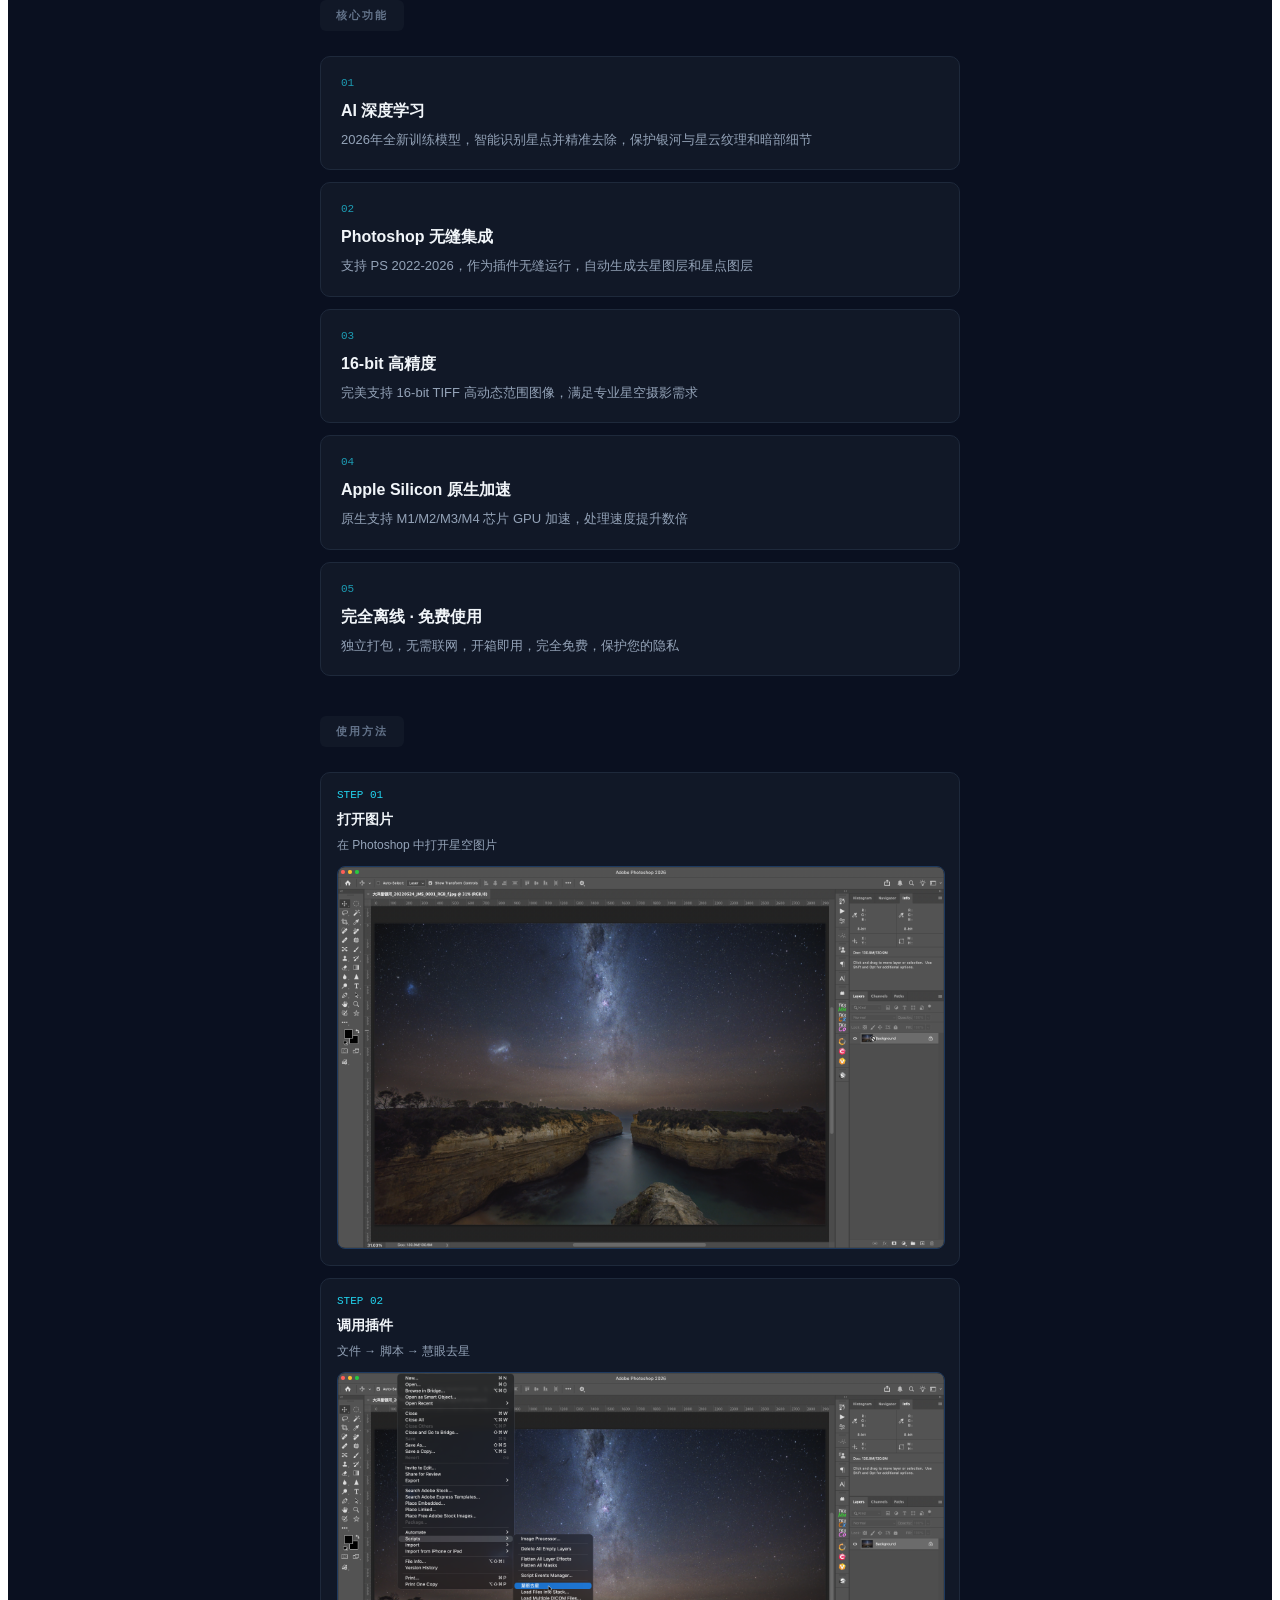
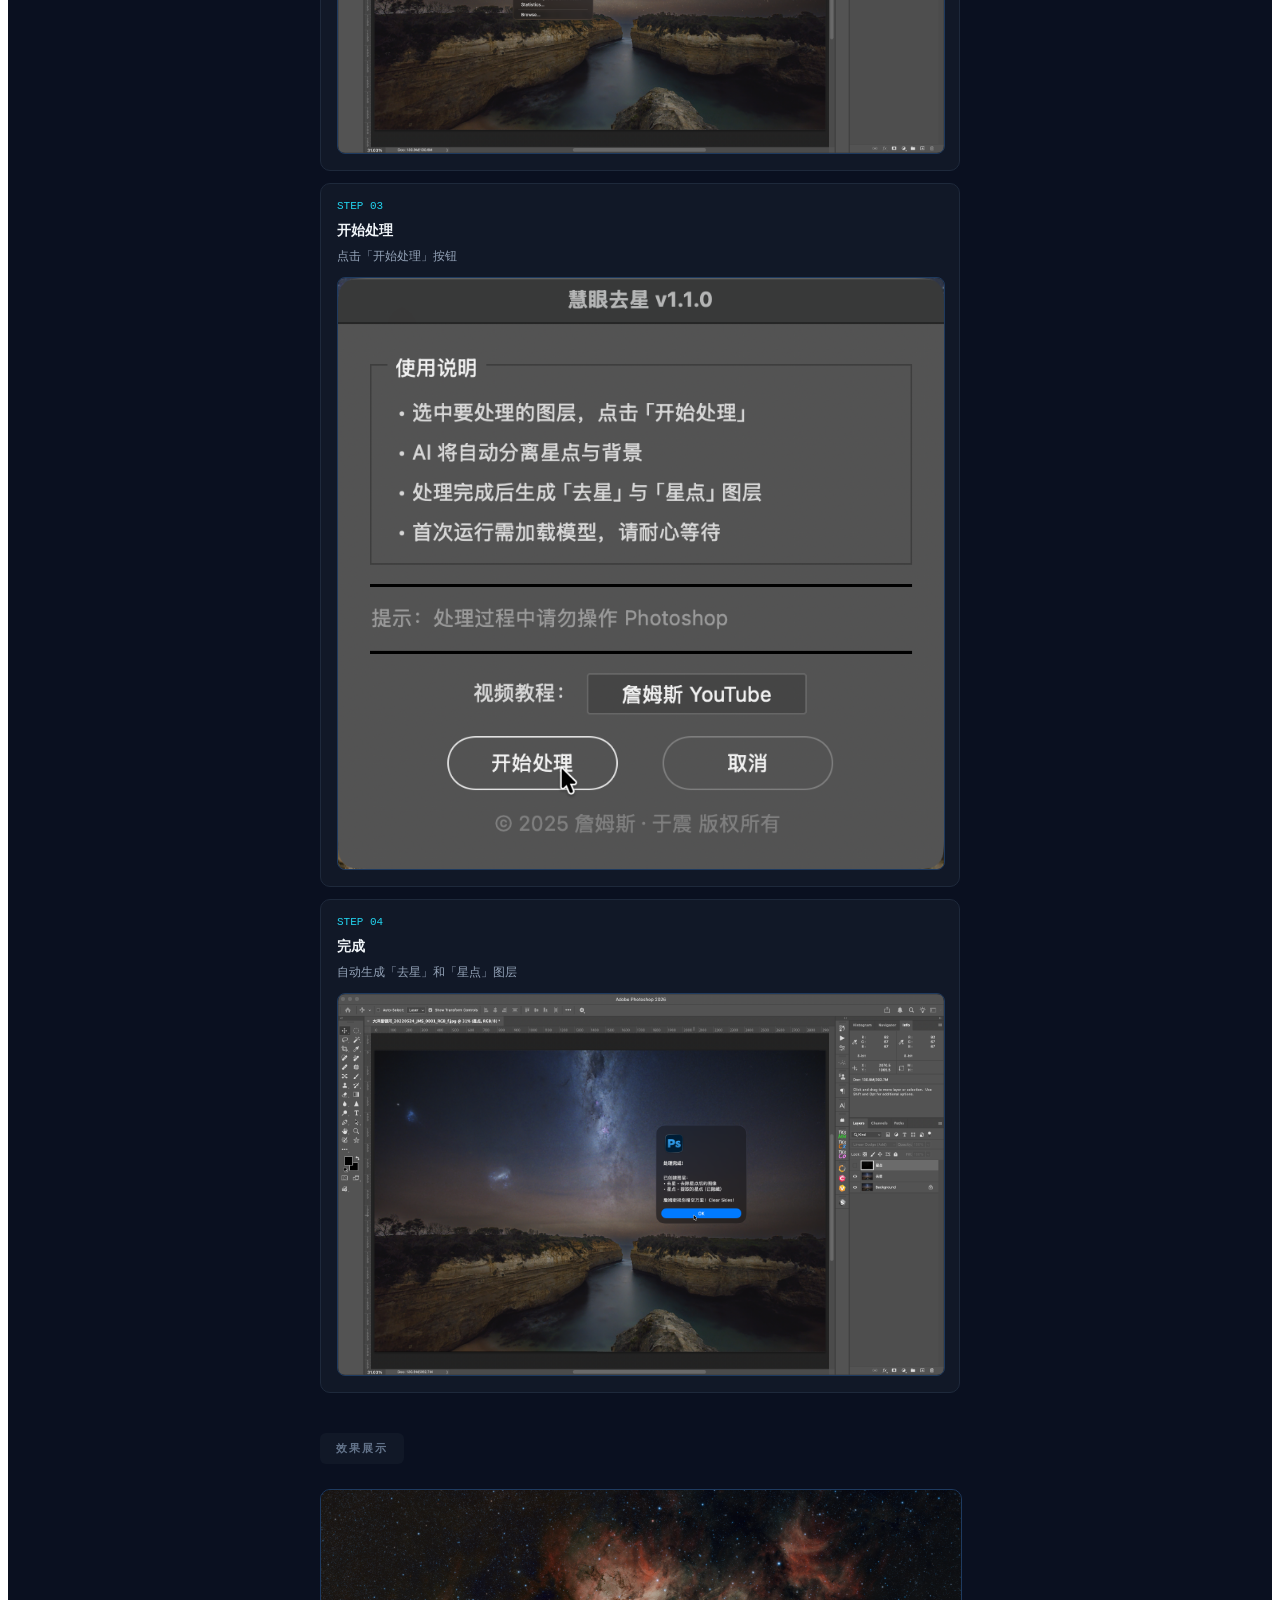
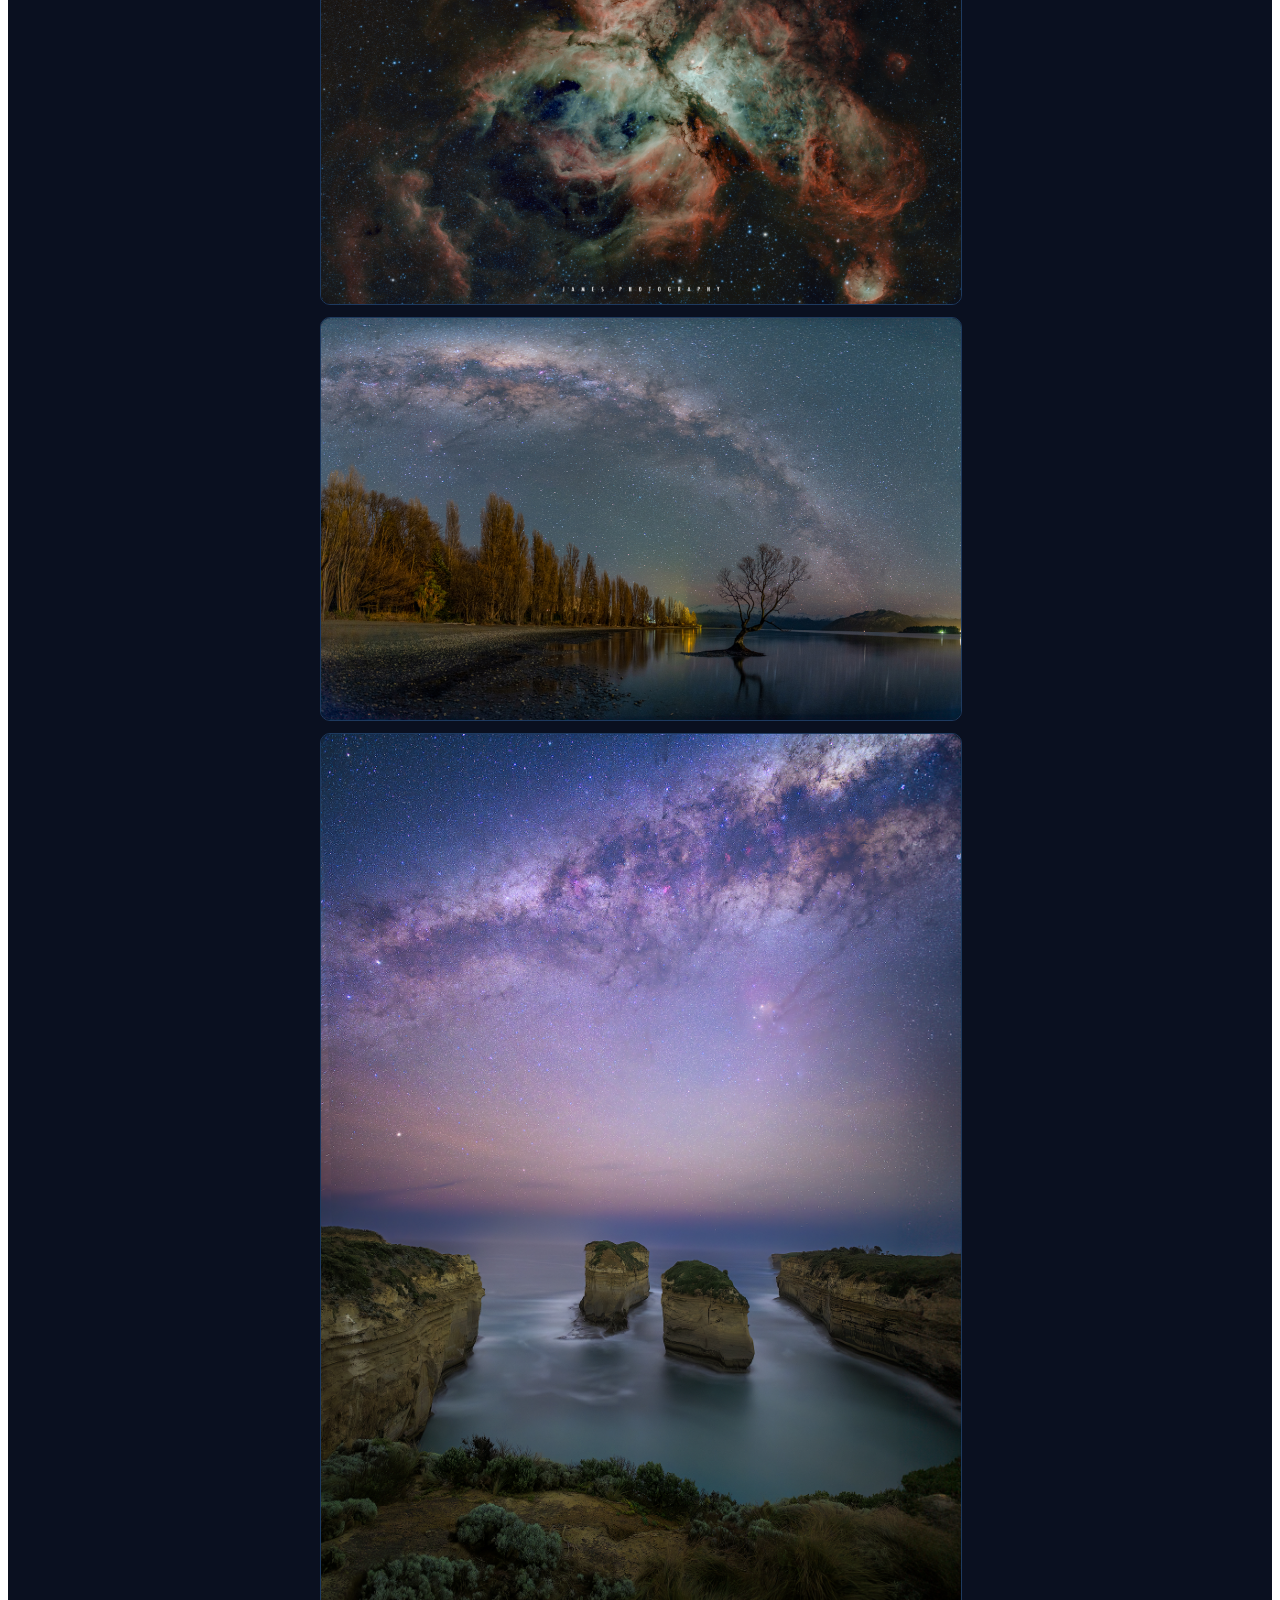
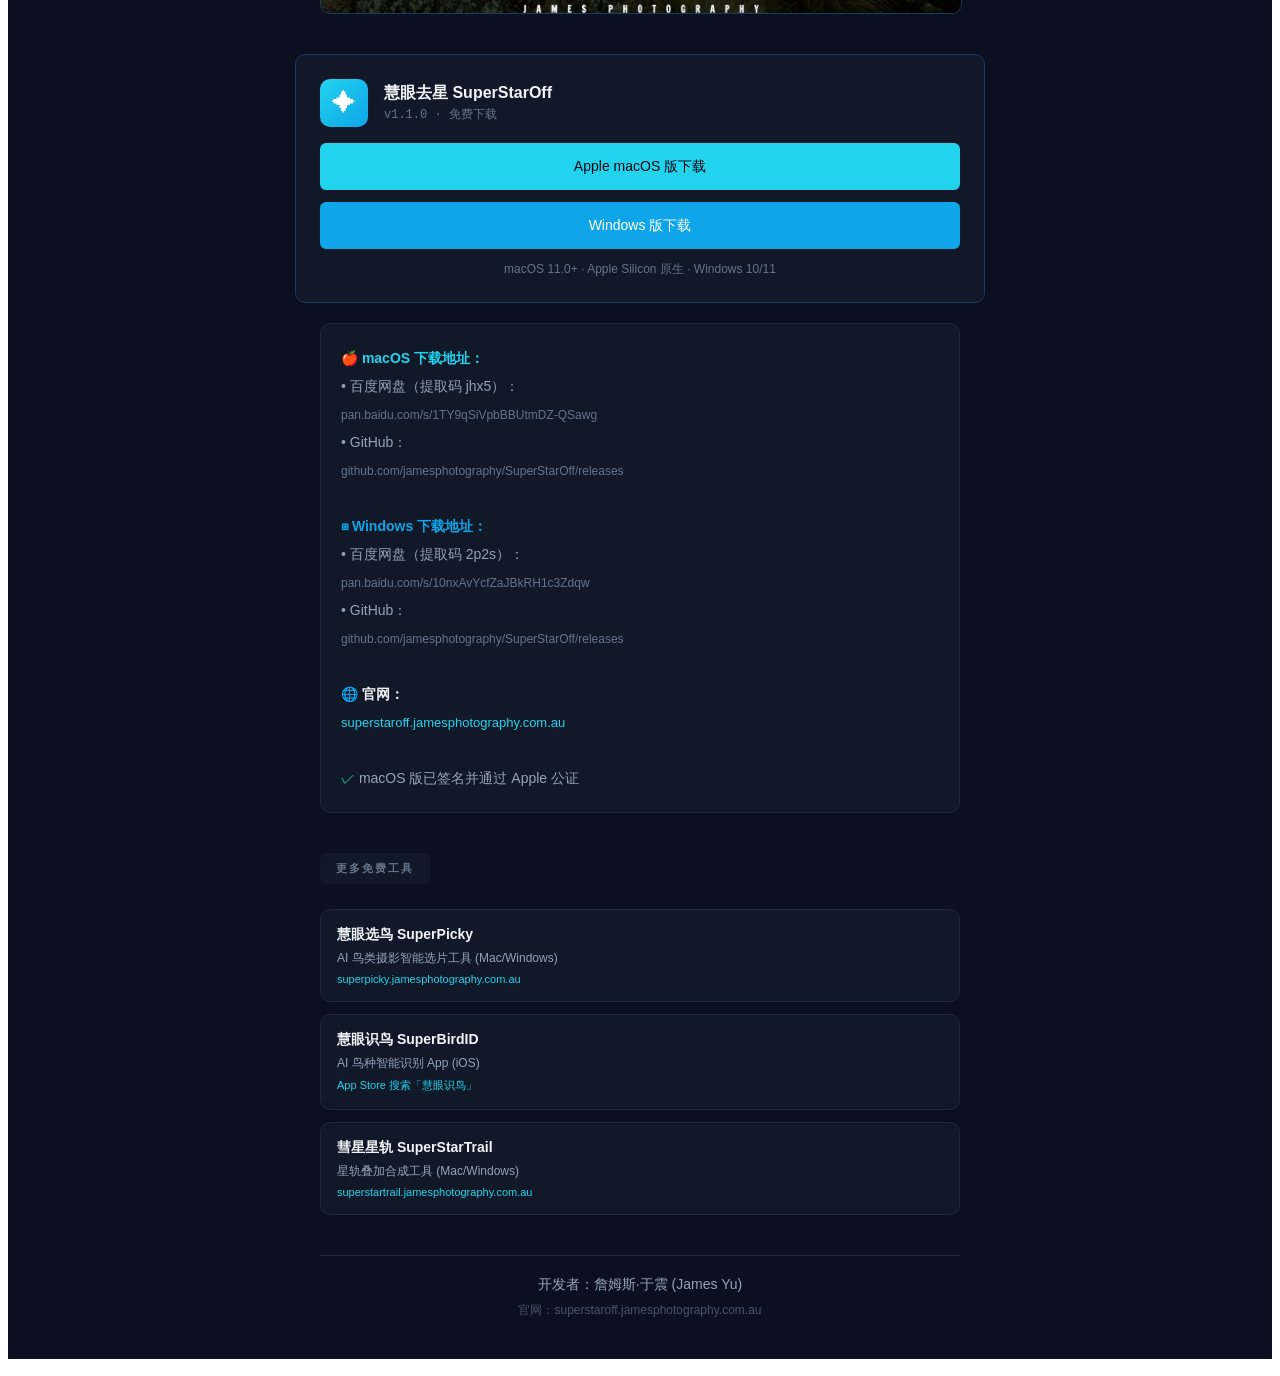
==== commit 7300cf3c: "feat: 微信文章配色与官网统一 (cosmic cyan #22d3ee)" ====
--- a/docs/wechat/article.html
+++ b/docs/wechat/article.html
@@ -7,21 +7,31 @@
 </head>
 
 <body>
+    <!-- 
+        配色方案（与官网一致）：
+        - 主色调: #22d3ee (cosmic cyan)
+        - 背景: #0a1020 (deep space)
+        - 卡片背景: #111827
+        - 边框: #1e3a5f
+        - 文字主色: #f1f5f9
+        - 文字次级: #94a3b8
+        - Windows蓝: #0ea5e9
+    -->
     <section
-        style="margin: 0; padding: 40px 20px; background-color: #111111; font-family: 'PingFang SC', 'Microsoft YaHei', -apple-system, sans-serif;">
+        style="margin: 0; padding: 40px 20px; background-color: #0a1020; font-family: 'PingFang SC', 'Microsoft YaHei', -apple-system, sans-serif;">
 
         <!-- 头部标题 -->
         <section
             style="text-align: center; margin-bottom: 30px; max-width: 640px; margin-left: auto; margin-right: auto;">
             <span
-                style="display: inline-block; padding: 6px 14px; background: rgba(0, 212, 170, 0.15); border: 1px solid rgba(0, 212, 170, 0.2); border-radius: 20px; font-size: 12px; color: #00d4aa; margin-bottom: 20px; letter-spacing: 0.5px;">
+                style="display: inline-block; padding: 6px 14px; background: rgba(34, 211, 238, 0.12); border: 1px solid rgba(34, 211, 238, 0.2); border-radius: 20px; font-size: 12px; color: #22d3ee; margin-bottom: 20px; letter-spacing: 0.5px;">
                 - AI 天 文 图 像 处 理 -
             </span>
             <h1
-                style="font-size: 36px; font-weight: 700; color: #fafafa; margin: 0 0 15px 0; line-height: 1.3; letter-spacing: -1px;">
+                style="font-size: 36px; font-weight: 700; color: #f1f5f9; margin: 0 0 15px 0; line-height: 1.3; letter-spacing: -1px;">
                 慧 眼 去 星
             </h1>
-            <p style="font-size: 16px; color: #a1a1a1; margin: 0;">
+            <p style="font-size: 16px; color: #94a3b8; margin: 0;">
                 一键分离星点，完美保留银河与星云细节
             </p>
         </section>
@@ -30,218 +40,218 @@
         <!-- 【占位符】请在微信编辑器中替换为视频组件 -->
         <section style="max-width: 640px; margin: 0 auto 40px auto; text-align: center;">
             <div
-                style="background: #1a1a1a; border: 2px dashed #00d4aa; border-radius: 16px; padding: 60px 20px; margin-bottom: 8px;">
+                style="background: #111827; border: 2px dashed #22d3ee; border-radius: 16px; padding: 60px 20px; margin-bottom: 8px;">
                 <p style="font-size: 48px; margin: 0 0 16px 0;">🎬</p>
-                <p style="font-size: 14px; color: #00d4aa; margin: 0 0 8px 0; font-weight: 600;">【视频占位符】</p>
-                <p style="font-size: 12px; color: #666666; margin: 0;">
+                <p style="font-size: 14px; color: #22d3ee; margin: 0 0 8px 0; font-weight: 600;">【视频占位符】</p>
+                <p style="font-size: 12px; color: #64748b; margin: 0;">
                     请在微信公众号编辑器中插入视频<br />
                     B站视频：BV1bwzWB2Edm
                 </p>
             </div>
-            <p style="font-size: 12px; color: #666666; margin: 0;">▲ 一分钟了解慧眼去星</p>
+            <p style="font-size: 12px; color: #64748b; margin: 0;">▲ 一分钟了解慧眼去星</p>
         </section>
         <!-- ==================== 视频演示区域结束 ==================== -->
 
         <!-- 主图区域 - 处理前后对比 -->
         <section style="margin: 0 auto 40px auto; max-width: 640px; text-align: center;">
             <img src="./images/example-before.jpg"
-                style="width: 100%; border-radius: 16px; border: 1px solid #2a2a2a; box-shadow: 0 20px 60px rgba(0, 0, 0, 0.5); display: block; margin-bottom: 8px;" />
-            <p style="font-size: 12px; color: #666666; margin: 0 0 20px 0;">▲ 处理前：深空天体海豚星云布满星点</p>
+                style="width: 100%; border-radius: 16px; border: 1px solid #1e3a5f; box-shadow: 0 20px 60px rgba(0, 0, 0, 0.5); display: block; margin-bottom: 8px;" />
+            <p style="font-size: 12px; color: #64748b; margin: 0 0 20px 0;">▲ 处理前：深空天体海豚星云布满星点</p>
 
             <img src="./images/example-after.jpg"
-                style="width: 100%; border-radius: 16px; border: 1px solid #2a2a2a; box-shadow: 0 20px 60px rgba(0, 0, 0, 0.5); display: block; margin-bottom: 8px;" />
-            <p style="font-size: 12px; color: #666666; margin: 0;">▲ 处理后：星点被分离，海豚星云细节完美保留</p>
+                style="width: 100%; border-radius: 16px; border: 1px solid #1e3a5f; box-shadow: 0 20px 60px rgba(0, 0, 0, 0.5); display: block; margin-bottom: 8px;" />
+            <p style="font-size: 12px; color: #64748b; margin: 0;">▲ 处理后：星点被分离，海豚星云细节完美保留</p>
         </section>
 
         <!-- 产品介绍 -->
         <section style="max-width: 640px; margin: 0 auto 40px auto;">
-            <p style="font-size: 16px; color: #fafafa; line-height: 1.8; margin: 0 0 20px 0; text-align: center;">
-                慧眼去星是一款专业的 <strong style="color: #00d4aa;">星点分离工具</strong>，专门用于从星空银河与天文图像中分离星点，同时完美保留背景星云和深空天体的细节。
+            <p style="font-size: 16px; color: #f1f5f9; line-height: 1.8; margin: 0 0 20px 0; text-align: center;">
+                慧眼去星是一款专业的 <strong style="color: #22d3ee;">星点分离工具</strong>，专门用于从星空银河与天文图像中分离星点，同时完美保留背景星云和深空天体的细节。
             </p>
         </section>
 
         <!-- 功能卡片区 -->
         <section style="max-width: 640px; margin: 0 auto 40px auto;">
             <span
-                style="display: inline-block; font-size: 11px; font-weight: 600; text-transform: uppercase; letter-spacing: 2px; color: #666666; padding: 8px 16px; background: #1a1a1a; border-radius: 6px; margin-bottom: 25px;">
+                style="display: inline-block; font-size: 11px; font-weight: 600; text-transform: uppercase; letter-spacing: 2px; color: #64748b; padding: 8px 16px; background: #111827; border-radius: 6px; margin-bottom: 25px;">
                 核心功能
             </span>
 
             <!-- 功能卡片 1 -->
             <div
-                style="background: #1a1a1a; border: 1px solid #1e1e1e; border-radius: 10px; padding: 20px; margin-bottom: 12px;">
-                <p
-                    style="font-family: 'Space Mono', 'Menlo', monospace; font-size: 11px; color: #00d4aa; margin: 0 0 12px 0; opacity: 0.7;">
+                style="background: #111827; border: 1px solid #1e293b; border-radius: 10px; padding: 20px; margin-bottom: 12px;">
+                <p
+                    style="font-family: 'Space Mono', 'Menlo', monospace; font-size: 11px; color: #22d3ee; margin: 0 0 12px 0; opacity: 0.7;">
                     01</p>
-                <h3 style="font-size: 16px; font-weight: 600; color: #fafafa; margin: 0 0 8px 0;">AI 深度学习</h3>
-                <p style="font-size: 13px; color: #a1a1a1; margin: 0; line-height: 1.5;">
+                <h3 style="font-size: 16px; font-weight: 600; color: #f1f5f9; margin: 0 0 8px 0;">AI 深度学习</h3>
+                <p style="font-size: 13px; color: #94a3b8; margin: 0; line-height: 1.5;">
                     2026年全新训练模型，智能识别星点并精准去除，保护银河与星云纹理和暗部细节</p>
             </div>
 
             <!-- 功能卡片 2 -->
             <div
-                style="background: #1a1a1a; border: 1px solid #1e1e1e; border-radius: 10px; padding: 20px; margin-bottom: 12px;">
-                <p
-                    style="font-family: 'Space Mono', 'Menlo', monospace; font-size: 11px; color: #00d4aa; margin: 0 0 12px 0; opacity: 0.7;">
+                style="background: #111827; border: 1px solid #1e293b; border-radius: 10px; padding: 20px; margin-bottom: 12px;">
+                <p
+                    style="font-family: 'Space Mono', 'Menlo', monospace; font-size: 11px; color: #22d3ee; margin: 0 0 12px 0; opacity: 0.7;">
                     02</p>
-                <h3 style="font-size: 16px; font-weight: 600; color: #fafafa; margin: 0 0 8px 0;">Photoshop 无缝集成</h3>
-                <p style="font-size: 13px; color: #a1a1a1; margin: 0; line-height: 1.5;">支持 PS
+                <h3 style="font-size: 16px; font-weight: 600; color: #f1f5f9; margin: 0 0 8px 0;">Photoshop 无缝集成</h3>
+                <p style="font-size: 13px; color: #94a3b8; margin: 0; line-height: 1.5;">支持 PS
                     2022-2026，作为插件无缝运行，自动生成去星图层和星点图层</p>
             </div>
 
             <!-- 功能卡片 3 -->
             <div
-                style="background: #1a1a1a; border: 1px solid #1e1e1e; border-radius: 10px; padding: 20px; margin-bottom: 12px;">
-                <p
-                    style="font-family: 'Space Mono', 'Menlo', monospace; font-size: 11px; color: #00d4aa; margin: 0 0 12px 0; opacity: 0.7;">
+                style="background: #111827; border: 1px solid #1e293b; border-radius: 10px; padding: 20px; margin-bottom: 12px;">
+                <p
+                    style="font-family: 'Space Mono', 'Menlo', monospace; font-size: 11px; color: #22d3ee; margin: 0 0 12px 0; opacity: 0.7;">
                     03</p>
-                <h3 style="font-size: 16px; font-weight: 600; color: #fafafa; margin: 0 0 8px 0;">16-bit 高精度</h3>
-                <p style="font-size: 13px; color: #a1a1a1; margin: 0; line-height: 1.5;">完美支持 16-bit TIFF
+                <h3 style="font-size: 16px; font-weight: 600; color: #f1f5f9; margin: 0 0 8px 0;">16-bit 高精度</h3>
+                <p style="font-size: 13px; color: #94a3b8; margin: 0; line-height: 1.5;">完美支持 16-bit TIFF
                     高动态范围图像，满足专业星空摄影需求</p>
             </div>
 
             <!-- 功能卡片 4 -->
             <div
-                style="background: #1a1a1a; border: 1px solid #1e1e1e; border-radius: 10px; padding: 20px; margin-bottom: 12px;">
-                <p
-                    style="font-family: 'Space Mono', 'Menlo', monospace; font-size: 11px; color: #00d4aa; margin: 0 0 12px 0; opacity: 0.7;">
+                style="background: #111827; border: 1px solid #1e293b; border-radius: 10px; padding: 20px; margin-bottom: 12px;">
+                <p
+                    style="font-family: 'Space Mono', 'Menlo', monospace; font-size: 11px; color: #22d3ee; margin: 0 0 12px 0; opacity: 0.7;">
                     04</p>
-                <h3 style="font-size: 16px; font-weight: 600; color: #fafafa; margin: 0 0 8px 0;">Apple Silicon 原生加速
+                <h3 style="font-size: 16px; font-weight: 600; color: #f1f5f9; margin: 0 0 8px 0;">Apple Silicon 原生加速
                 </h3>
-                <p style="font-size: 13px; color: #a1a1a1; margin: 0; line-height: 1.5;">原生支持 M1/M2/M3/M4 芯片 GPU
+                <p style="font-size: 13px; color: #94a3b8; margin: 0; line-height: 1.5;">原生支持 M1/M2/M3/M4 芯片 GPU
                     加速，处理速度提升数倍</p>
             </div>
 
             <!-- 功能卡片 5 -->
             <div
-                style="background: #1a1a1a; border: 1px solid #1e1e1e; border-radius: 10px; padding: 20px; margin-bottom: 12px;">
-                <p
-                    style="font-family: 'Space Mono', 'Menlo', monospace; font-size: 11px; color: #00d4aa; margin: 0 0 12px 0; opacity: 0.7;">
+                style="background: #111827; border: 1px solid #1e293b; border-radius: 10px; padding: 20px; margin-bottom: 12px;">
+                <p
+                    style="font-family: 'Space Mono', 'Menlo', monospace; font-size: 11px; color: #22d3ee; margin: 0 0 12px 0; opacity: 0.7;">
                     05</p>
-                <h3 style="font-size: 16px; font-weight: 600; color: #fafafa; margin: 0 0 8px 0;">完全离线 · 免费使用</h3>
-                <p style="font-size: 13px; color: #a1a1a1; margin: 0; line-height: 1.5;">独立打包，无需联网，开箱即用，完全免费，保护您的隐私</p>
+                <h3 style="font-size: 16px; font-weight: 600; color: #f1f5f9; margin: 0 0 8px 0;">完全离线 · 免费使用</h3>
+                <p style="font-size: 13px; color: #94a3b8; margin: 0; line-height: 1.5;">独立打包，无需联网，开箱即用，完全免费，保护您的隐私</p>
             </div>
         </section>
 
         <!-- 使用步骤 -->
         <section style="max-width: 640px; margin: 0 auto 40px auto;">
             <span
-                style="display: inline-block; font-size: 11px; font-weight: 600; text-transform: uppercase; letter-spacing: 2px; color: #666666; padding: 8px 16px; background: #1a1a1a; border-radius: 6px; margin-bottom: 25px;">
+                style="display: inline-block; font-size: 11px; font-weight: 600; text-transform: uppercase; letter-spacing: 2px; color: #64748b; padding: 8px 16px; background: #111827; border-radius: 6px; margin-bottom: 25px;">
                 使用方法
             </span>
 
             <!-- Step 1 -->
             <div
-                style="background: #1a1a1a; border: 1px solid #1e1e1e; border-radius: 10px; padding: 16px; margin-bottom: 12px;">
-                <p
-                    style="font-family: 'Space Mono', 'Menlo', monospace; font-size: 11px; color: #00d4aa; margin: 0 0 10px 0;">
+                style="background: #111827; border: 1px solid #1e293b; border-radius: 10px; padding: 16px; margin-bottom: 12px;">
+                <p
+                    style="font-family: 'Space Mono', 'Menlo', monospace; font-size: 11px; color: #22d3ee; margin: 0 0 10px 0;">
                     STEP 01</p>
-                <h4 style="font-size: 14px; color: #fafafa; margin: 0 0 8px 0;">打开图片</h4>
-                <p style="font-size: 12px; color: #a1a1a1; margin: 0 0 12px 0;">在 Photoshop 中打开星空图片</p>
+                <h4 style="font-size: 14px; color: #f1f5f9; margin: 0 0 8px 0;">打开图片</h4>
+                <p style="font-size: 12px; color: #94a3b8; margin: 0 0 12px 0;">在 Photoshop 中打开星空图片</p>
                 <img src="./images/Step-1.png"
-                    style="width: 100%; border-radius: 8px; border: 1px solid #2a2a2a; display: block;" />
+                    style="width: 100%; border-radius: 8px; border: 1px solid #1e3a5f; display: block;" />
             </div>
 
             <!-- Step 2 -->
             <div
-                style="background: #1a1a1a; border: 1px solid #1e1e1e; border-radius: 10px; padding: 16px; margin-bottom: 12px;">
-                <p
-                    style="font-family: 'Space Mono', 'Menlo', monospace; font-size: 11px; color: #00d4aa; margin: 0 0 10px 0;">
+                style="background: #111827; border: 1px solid #1e293b; border-radius: 10px; padding: 16px; margin-bottom: 12px;">
+                <p
+                    style="font-family: 'Space Mono', 'Menlo', monospace; font-size: 11px; color: #22d3ee; margin: 0 0 10px 0;">
                     STEP 02</p>
-                <h4 style="font-size: 14px; color: #fafafa; margin: 0 0 8px 0;">调用插件</h4>
-                <p style="font-size: 12px; color: #a1a1a1; margin: 0 0 12px 0;">文件 → 脚本 → 慧眼去星</p>
+                <h4 style="font-size: 14px; color: #f1f5f9; margin: 0 0 8px 0;">调用插件</h4>
+                <p style="font-size: 12px; color: #94a3b8; margin: 0 0 12px 0;">文件 → 脚本 → 慧眼去星</p>
                 <img src="./images/Step-2.png"
-                    style="width: 100%; border-radius: 8px; border: 1px solid #2a2a2a; display: block;" />
+                    style="width: 100%; border-radius: 8px; border: 1px solid #1e3a5f; display: block;" />
             </div>
 
             <!-- Step 3 -->
             <div
-                style="background: #1a1a1a; border: 1px solid #1e1e1e; border-radius: 10px; padding: 16px; margin-bottom: 12px;">
-                <p
-                    style="font-family: 'Space Mono', 'Menlo', monospace; font-size: 11px; color: #00d4aa; margin: 0 0 10px 0;">
+                style="background: #111827; border: 1px solid #1e293b; border-radius: 10px; padding: 16px; margin-bottom: 12px;">
+                <p
+                    style="font-family: 'Space Mono', 'Menlo', monospace; font-size: 11px; color: #22d3ee; margin: 0 0 10px 0;">
                     STEP 03</p>
-                <h4 style="font-size: 14px; color: #fafafa; margin: 0 0 8px 0;">开始处理</h4>
-                <p style="font-size: 12px; color: #a1a1a1; margin: 0 0 12px 0;">点击「开始处理」按钮</p>
+                <h4 style="font-size: 14px; color: #f1f5f9; margin: 0 0 8px 0;">开始处理</h4>
+                <p style="font-size: 12px; color: #94a3b8; margin: 0 0 12px 0;">点击「开始处理」按钮</p>
                 <img src="./images/Step-3.png"
-                    style="width: 100%; border-radius: 8px; border: 1px solid #2a2a2a; display: block;" />
+                    style="width: 100%; border-radius: 8px; border: 1px solid #1e3a5f; display: block;" />
             </div>
 
             <!-- Step 4 -->
             <div
-                style="background: #1a1a1a; border: 1px solid #1e1e1e; border-radius: 10px; padding: 16px; margin-bottom: 12px;">
-                <p
-                    style="font-family: 'Space Mono', 'Menlo', monospace; font-size: 11px; color: #00d4aa; margin: 0 0 10px 0;">
+                style="background: #111827; border: 1px solid #1e293b; border-radius: 10px; padding: 16px; margin-bottom: 12px;">
+                <p
+                    style="font-family: 'Space Mono', 'Menlo', monospace; font-size: 11px; color: #22d3ee; margin: 0 0 10px 0;">
                     STEP 04</p>
-                <h4 style="font-size: 14px; color: #fafafa; margin: 0 0 8px 0;">完成</h4>
-                <p style="font-size: 12px; color: #a1a1a1; margin: 0 0 12px 0;">自动生成「去星」和「星点」图层</p>
+                <h4 style="font-size: 14px; color: #f1f5f9; margin: 0 0 8px 0;">完成</h4>
+                <p style="font-size: 12px; color: #94a3b8; margin: 0 0 12px 0;">自动生成「去星」和「星点」图层</p>
                 <img src="./images/Step-4.png"
-                    style="width: 100%; border-radius: 8px; border: 1px solid #2a2a2a; display: block;" />
+                    style="width: 100%; border-radius: 8px; border: 1px solid #1e3a5f; display: block;" />
             </div>
         </section>
 
         <!-- 效果展示 -->
         <section style="max-width: 640px; margin: 0 auto 40px auto;">
             <span
-                style="display: inline-block; font-size: 11px; font-weight: 600; text-transform: uppercase; letter-spacing: 2px; color: #666666; padding: 8px 16px; background: #1a1a1a; border-radius: 6px; margin-bottom: 25px;">
+                style="display: inline-block; font-size: 11px; font-weight: 600; text-transform: uppercase; letter-spacing: 2px; color: #64748b; padding: 8px 16px; background: #111827; border-radius: 6px; margin-bottom: 25px;">
                 效果展示
             </span>
 
             <img src="./images/example-1.jpg"
-                style="width: 100%; border-radius: 10px; border: 1px solid #2a2a2a; display: block; margin-bottom: 12px;" />
+                style="width: 100%; border-radius: 10px; border: 1px solid #1e3a5f; display: block; margin-bottom: 12px;" />
             <img src="./images/example-2.jpg"
-                style="width: 100%; border-radius: 10px; border: 1px solid #2a2a2a; display: block; margin-bottom: 12px;" />
+                style="width: 100%; border-radius: 10px; border: 1px solid #1e3a5f; display: block; margin-bottom: 12px;" />
             <img src="./images/example-3.jpg"
-                style="width: 100%; border-radius: 10px; border: 1px solid #2a2a2a; display: block; margin-bottom: 12px;" />
+                style="width: 100%; border-radius: 10px; border: 1px solid #1e3a5f; display: block; margin-bottom: 12px;" />
         </section>
 
         <!-- 下载区块 -->
         <section
-            style="background: #1a1a1a; border: 1px solid #2a2a2a; border-radius: 10px; padding: 24px; max-width: 640px; margin: 0 auto 20px auto;">
+            style="background: #111827; border: 1px solid #1e3a5f; border-radius: 10px; padding: 24px; max-width: 640px; margin: 0 auto 20px auto;">
             <div style="display: flex; align-items: center; margin-bottom: 16px;">
                 <div
-                    style="width: 48px; height: 48px; background: linear-gradient(135deg, #00d4aa, #00a080); border-radius: 10px; margin-right: 16px; display: flex; align-items: center; justify-content: center;">
+                    style="width: 48px; height: 48px; background: linear-gradient(135deg, #22d3ee, #0ea5e9); border-radius: 10px; margin-right: 16px; display: flex; align-items: center; justify-content: center;">
                     <span style="font-size: 24px; color: #ffffff;">✦</span>
                 </div>
                 <div>
-                    <h3 style="font-size: 16px; font-weight: 600; color: #fafafa; margin: 0 0 2px 0;">慧眼去星 SuperStarOff
+                    <h3 style="font-size: 16px; font-weight: 600; color: #f1f5f9; margin: 0 0 2px 0;">慧眼去星 SuperStarOff
                     </h3>
-                    <p style="font-size: 12px; color: #666666; margin: 0; font-family: 'Space Mono', monospace;">v1.1.0
+                    <p style="font-size: 12px; color: #64748b; margin: 0; font-family: 'Space Mono', monospace;">v1.1.0
                         · 免费下载</p>
                 </div>
             </div>
             <div
-                style="background: #00d4aa; border-radius: 6px; padding: 14px 28px; text-align: center; margin-bottom: 12px;">
-                <span style="font-size: 14px; font-weight: 500; color: #0a0a0a;"> Apple macOS 版下载</span>
-            </div>
-            <div
-                style="background: #0078d4; border-radius: 6px; padding: 14px 28px; text-align: center; margin-bottom: 12px;">
+                style="background: #22d3ee; border-radius: 6px; padding: 14px 28px; text-align: center; margin-bottom: 12px;">
+                <span style="font-size: 14px; font-weight: 500; color: #030712;"> Apple macOS 版下载</span>
+            </div>
+            <div
+                style="background: #0ea5e9; border-radius: 6px; padding: 14px 28px; text-align: center; margin-bottom: 12px;">
                 <span style="font-size: 14px; font-weight: 500; color: #ffffff;"> Windows 版下载</span>
             </div>
-            <p style="font-size: 12px; color: #666666; text-align: center; margin: 0;">
+            <p style="font-size: 12px; color: #64748b; text-align: center; margin: 0;">
                 macOS 11.0+ · Apple Silicon 原生 · Windows 10/11
             </p>
         </section>
 
         <!-- 下载链接说明 -->
         <section style="max-width: 640px; margin: 0 auto 40px auto;">
-            <div style="background: #1a1a1a; border: 1px solid #1e1e1e; border-radius: 10px; padding: 20px;">
-                <p style="font-size: 14px; color: #a1a1a1; line-height: 2; margin: 0;">
-                    <strong style="color: #00d4aa;">🍎 macOS 下载地址：</strong><br />
+            <div style="background: #111827; border: 1px solid #1e293b; border-radius: 10px; padding: 20px;">
+                <p style="font-size: 14px; color: #94a3b8; line-height: 2; margin: 0;">
+                    <strong style="color: #22d3ee;">🍎 macOS 下载地址：</strong><br />
                     • 百度网盘（提取码 jhx5）：<br />
-                    <span style="font-size: 12px; color: #666666;">pan.baidu.com/s/1TY9qSiVpbBBUtmDZ-QSawg</span><br />
+                    <span style="font-size: 12px; color: #64748b;">pan.baidu.com/s/1TY9qSiVpbBBUtmDZ-QSawg</span><br />
                     • GitHub：<br />
                     <span
-                        style="font-size: 12px; color: #666666;">github.com/jamesphotography/SuperStarOff/releases</span><br /><br />
-                    <strong style="color: #0078d4;">⊞ Windows 下载地址：</strong><br />
+                        style="font-size: 12px; color: #64748b;">github.com/jamesphotography/SuperStarOff/releases</span><br /><br />
+                    <strong style="color: #0ea5e9;">⊞ Windows 下载地址：</strong><br />
                     • 百度网盘（提取码 2p2s）：<br />
-                    <span style="font-size: 12px; color: #666666;">pan.baidu.com/s/10nxAvYcfZaJBkRH1c3Zdqw</span><br />
+                    <span style="font-size: 12px; color: #64748b;">pan.baidu.com/s/10nxAvYcfZaJBkRH1c3Zdqw</span><br />
                     • GitHub：<br />
                     <span
-                        style="font-size: 12px; color: #666666;">github.com/jamesphotography/SuperStarOff/releases</span><br /><br />
-                    <strong style="color: #fafafa;">🌐 官网：</strong><br />
+                        style="font-size: 12px; color: #64748b;">github.com/jamesphotography/SuperStarOff/releases</span><br /><br />
+                    <strong style="color: #f1f5f9;">🌐 官网：</strong><br />
                     <span
-                        style="font-size: 13px; color: #00d4aa;">superstaroff.jamesphotography.com.au</span><br /><br />
-                    <span style="color: #00d4aa;">✓</span> macOS 版已签名并通过 Apple 公证
+                        style="font-size: 13px; color: #22d3ee;">superstaroff.jamesphotography.com.au</span><br /><br />
+                    <span style="color: #34d399;">✓</span> macOS 版已签名并通过 Apple 公证
                 </p>
             </div>
         </section>
@@ -249,40 +259,40 @@
         <!-- 更多工具 -->
         <section style="max-width: 640px; margin: 0 auto 40px auto;">
             <span
-                style="display: inline-block; font-size: 11px; font-weight: 600; text-transform: uppercase; letter-spacing: 2px; color: #666666; padding: 8px 16px; background: #1a1a1a; border-radius: 6px; margin-bottom: 25px;">
+                style="display: inline-block; font-size: 11px; font-weight: 600; text-transform: uppercase; letter-spacing: 2px; color: #64748b; padding: 8px 16px; background: #111827; border-radius: 6px; margin-bottom: 25px;">
                 更多免费工具
             </span>
 
             <!-- 慧眼选鸟 -->
             <div
-                style="background: #1a1a1a; border: 1px solid #1e1e1e; border-radius: 10px; padding: 16px; margin-bottom: 12px;">
-                <h4 style="font-size: 14px; color: #fafafa; margin: 0 0 6px 0;">慧眼选鸟 SuperPicky</h4>
-                <p style="font-size: 12px; color: #a1a1a1; margin: 0 0 6px 0;">AI 鸟类摄影智能选片工具 (Mac/Windows)</p>
-                <p style="font-size: 11px; color: #00d4aa; margin: 0;">superpicky.jamesphotography.com.au</p>
+                style="background: #111827; border: 1px solid #1e293b; border-radius: 10px; padding: 16px; margin-bottom: 12px;">
+                <h4 style="font-size: 14px; color: #f1f5f9; margin: 0 0 6px 0;">慧眼选鸟 SuperPicky</h4>
+                <p style="font-size: 12px; color: #94a3b8; margin: 0 0 6px 0;">AI 鸟类摄影智能选片工具 (Mac/Windows)</p>
+                <p style="font-size: 11px; color: #22d3ee; margin: 0;">superpicky.jamesphotography.com.au</p>
             </div>
             <!-- 慧眼识鸟 -->
             <div
-                style="background: #1a1a1a; border: 1px solid #1e1e1e; border-radius: 10px; padding: 16px; margin-bottom: 12px;">
-                <h4 style="font-size: 14px; color: #fafafa; margin: 0 0 6px 0;">慧眼识鸟 SuperBirdID</h4>
-                <p style="font-size: 12px; color: #a1a1a1; margin: 0 0 6px 0;">AI 鸟种智能识别 App (iOS)</p>
-                <p style="font-size: 11px; color: #00d4aa; margin: 0;">App Store 搜索「慧眼识鸟」</p>
+                style="background: #111827; border: 1px solid #1e293b; border-radius: 10px; padding: 16px; margin-bottom: 12px;">
+                <h4 style="font-size: 14px; color: #f1f5f9; margin: 0 0 6px 0;">慧眼识鸟 SuperBirdID</h4>
+                <p style="font-size: 12px; color: #94a3b8; margin: 0 0 6px 0;">AI 鸟种智能识别 App (iOS)</p>
+                <p style="font-size: 11px; color: #22d3ee; margin: 0;">App Store 搜索「慧眼识鸟」</p>
             </div>
             <!-- 彗星星轨 -->
             <div
-                style="background: #1a1a1a; border: 1px solid #1e1e1e; border-radius: 10px; padding: 16px; margin-bottom: 12px;">
-                <h4 style="font-size: 14px; color: #fafafa; margin: 0 0 6px 0;">彗星星轨 SuperStarTrail</h4>
-                <p style="font-size: 12px; color: #a1a1a1; margin: 0 0 6px 0;">星轨叠加合成工具 (Mac/Windows)</p>
-                <p style="font-size: 11px; color: #00d4aa; margin: 0;">superstartrail.jamesphotography.com.au</p>
+                style="background: #111827; border: 1px solid #1e293b; border-radius: 10px; padding: 16px; margin-bottom: 12px;">
+                <h4 style="font-size: 14px; color: #f1f5f9; margin: 0 0 6px 0;">彗星星轨 SuperStarTrail</h4>
+                <p style="font-size: 12px; color: #94a3b8; margin: 0 0 6px 0;">星轨叠加合成工具 (Mac/Windows)</p>
+                <p style="font-size: 11px; color: #22d3ee; margin: 0;">superstartrail.jamesphotography.com.au</p>
             </div>
         </section>
 
         <!-- 页脚 -->
         <section
-            style="text-align: center; padding-top: 20px; border-top: 1px solid #1e1e1e; max-width: 640px; margin: 0 auto;">
-            <p style="font-size: 14px; color: #a1a1a1; margin: 0 0 8px 0;">
+            style="text-align: center; padding-top: 20px; border-top: 1px solid #1e293b; max-width: 640px; margin: 0 auto;">
+            <p style="font-size: 14px; color: #94a3b8; margin: 0 0 8px 0;">
                 开发者：詹姆斯·于震 (James Yu)
             </p>
-            <p style="font-size: 12px; color: #404040; margin: 0;">
+            <p style="font-size: 12px; color: #475569; margin: 0;">
                 官网：superstaroff.jamesphotography.com.au
             </p>
         </section>
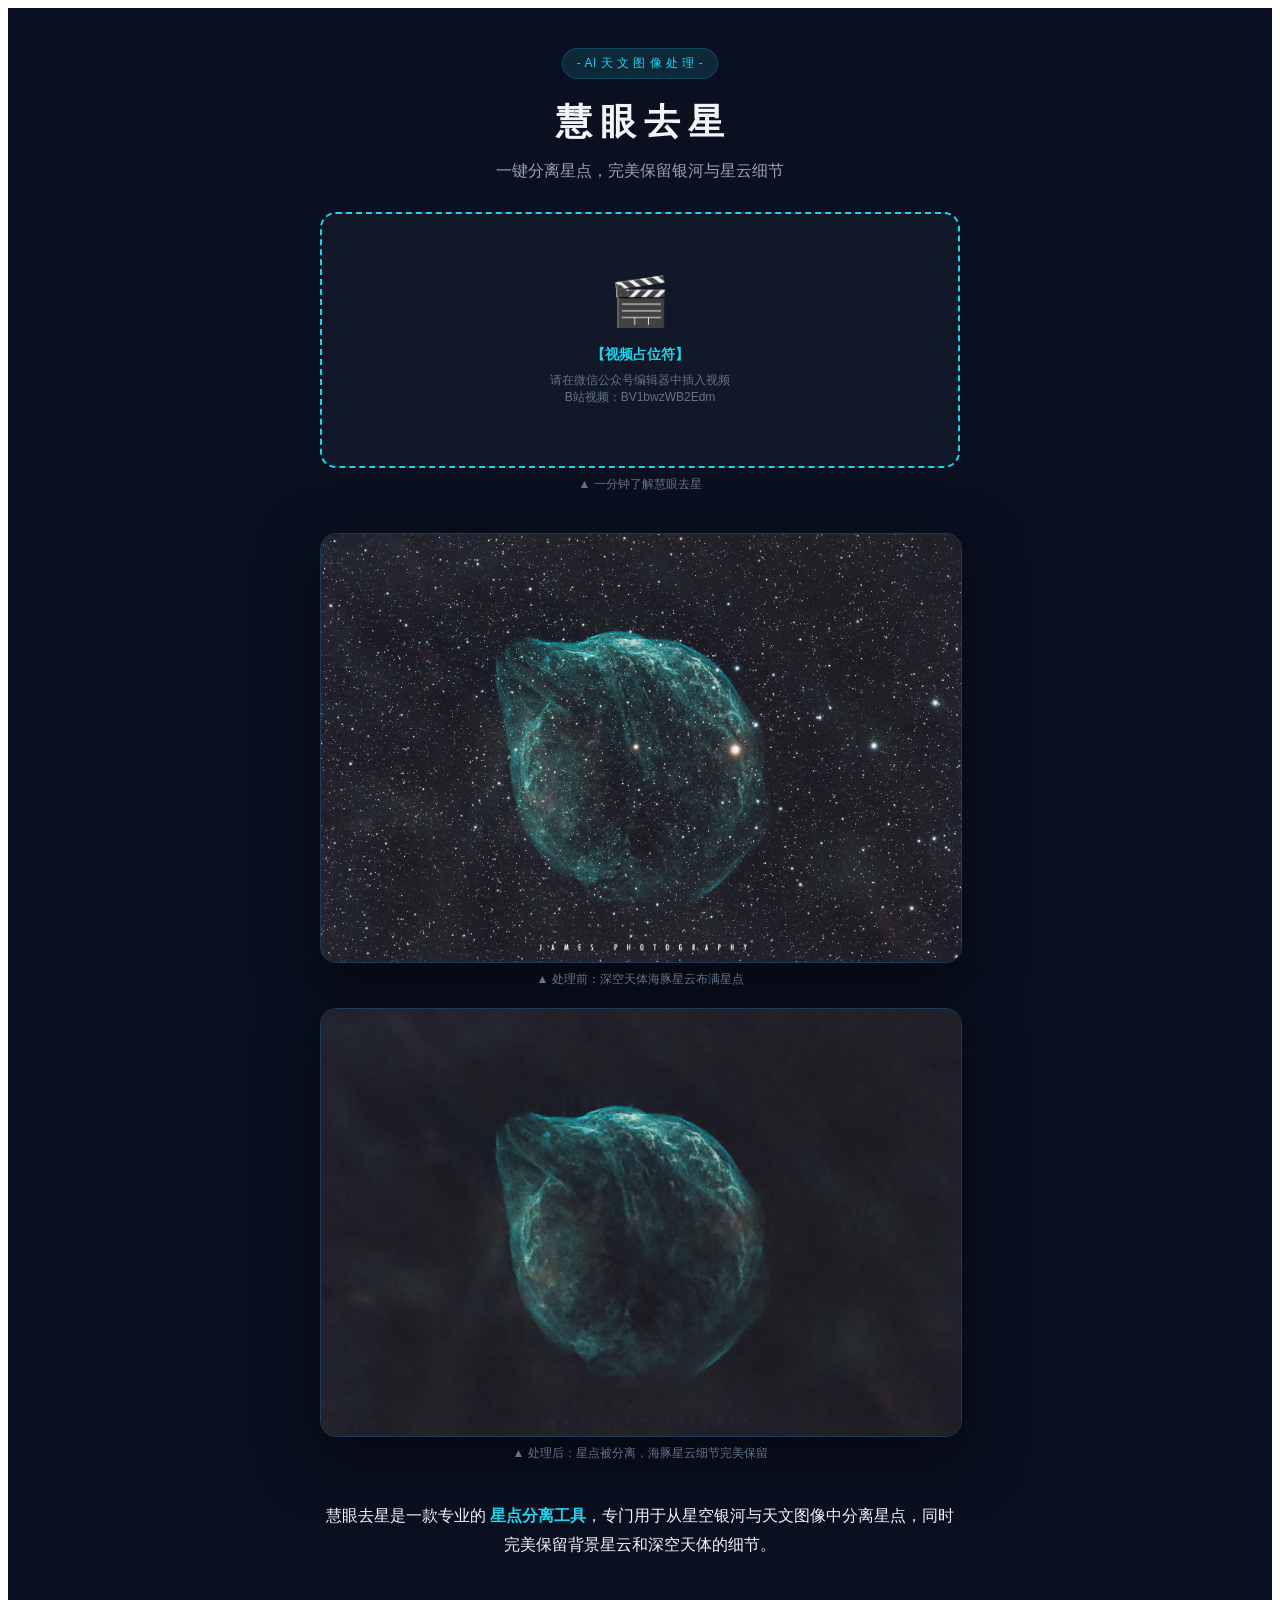
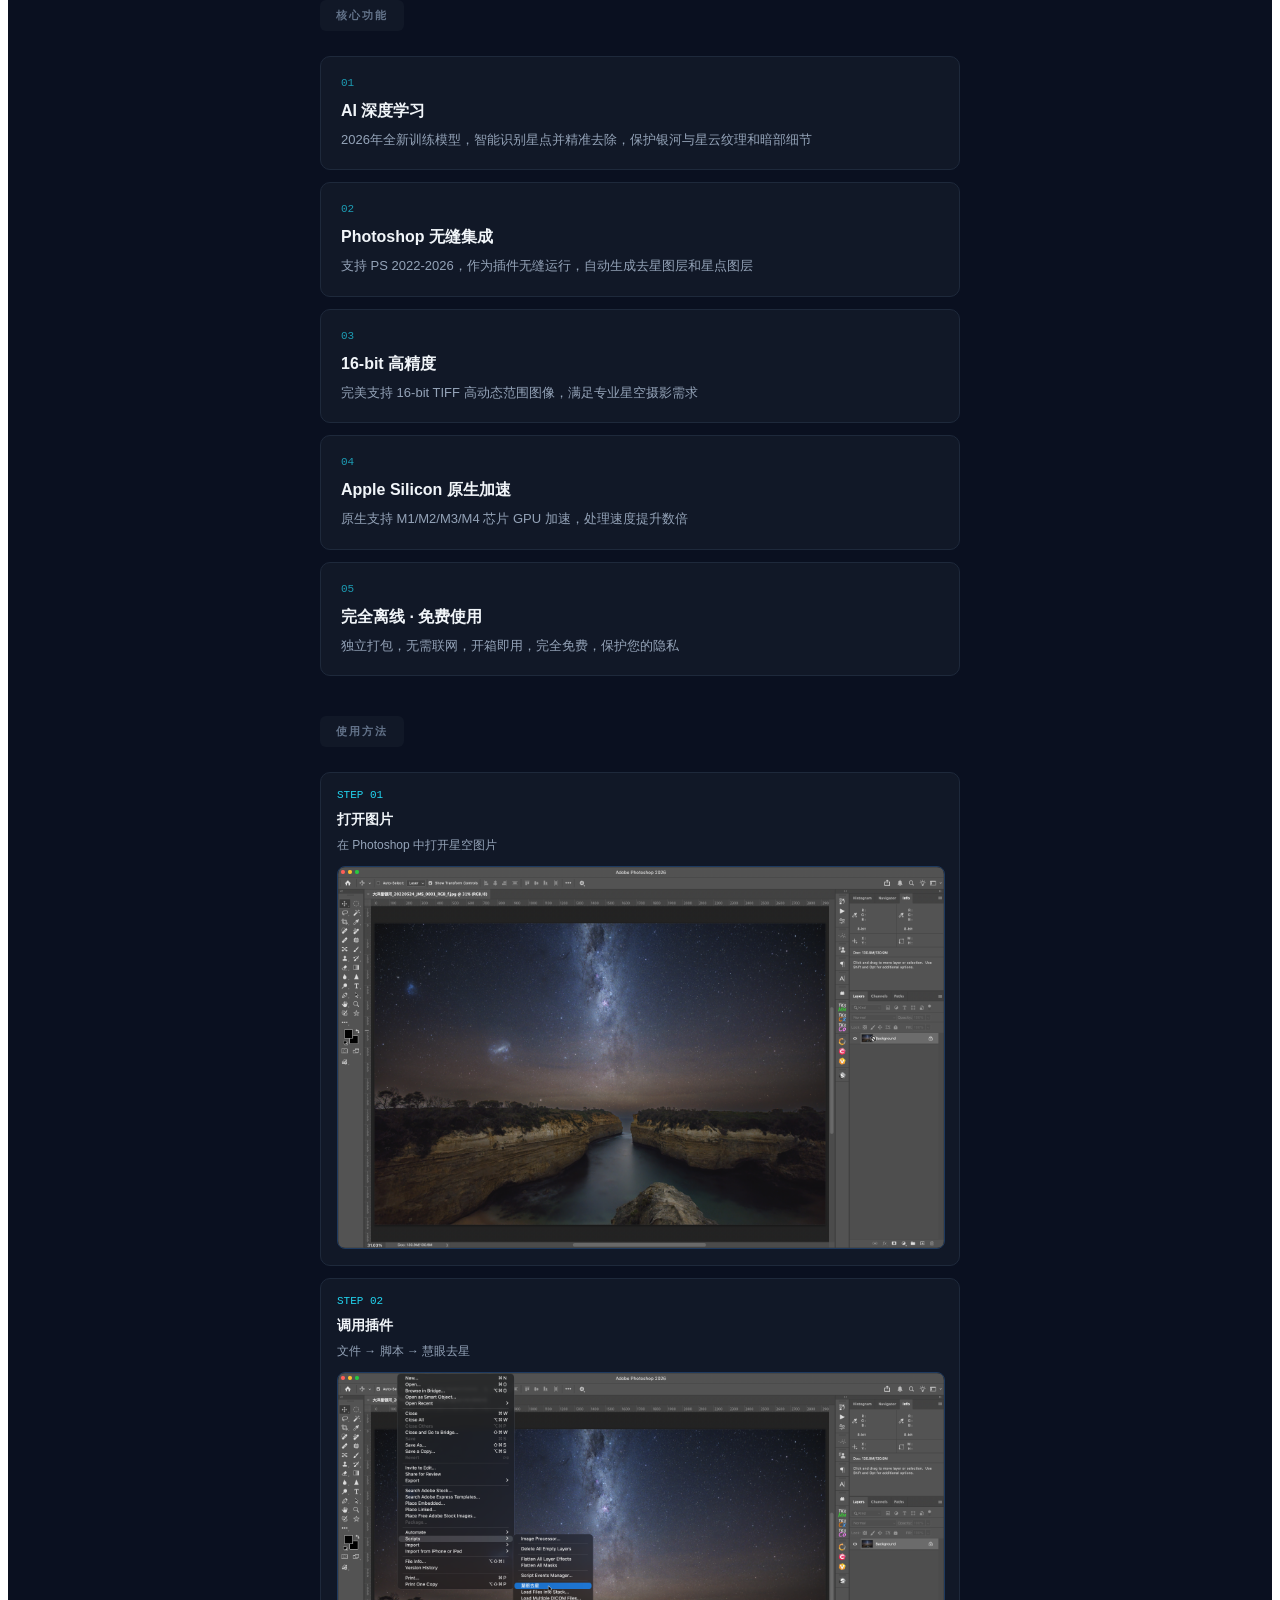
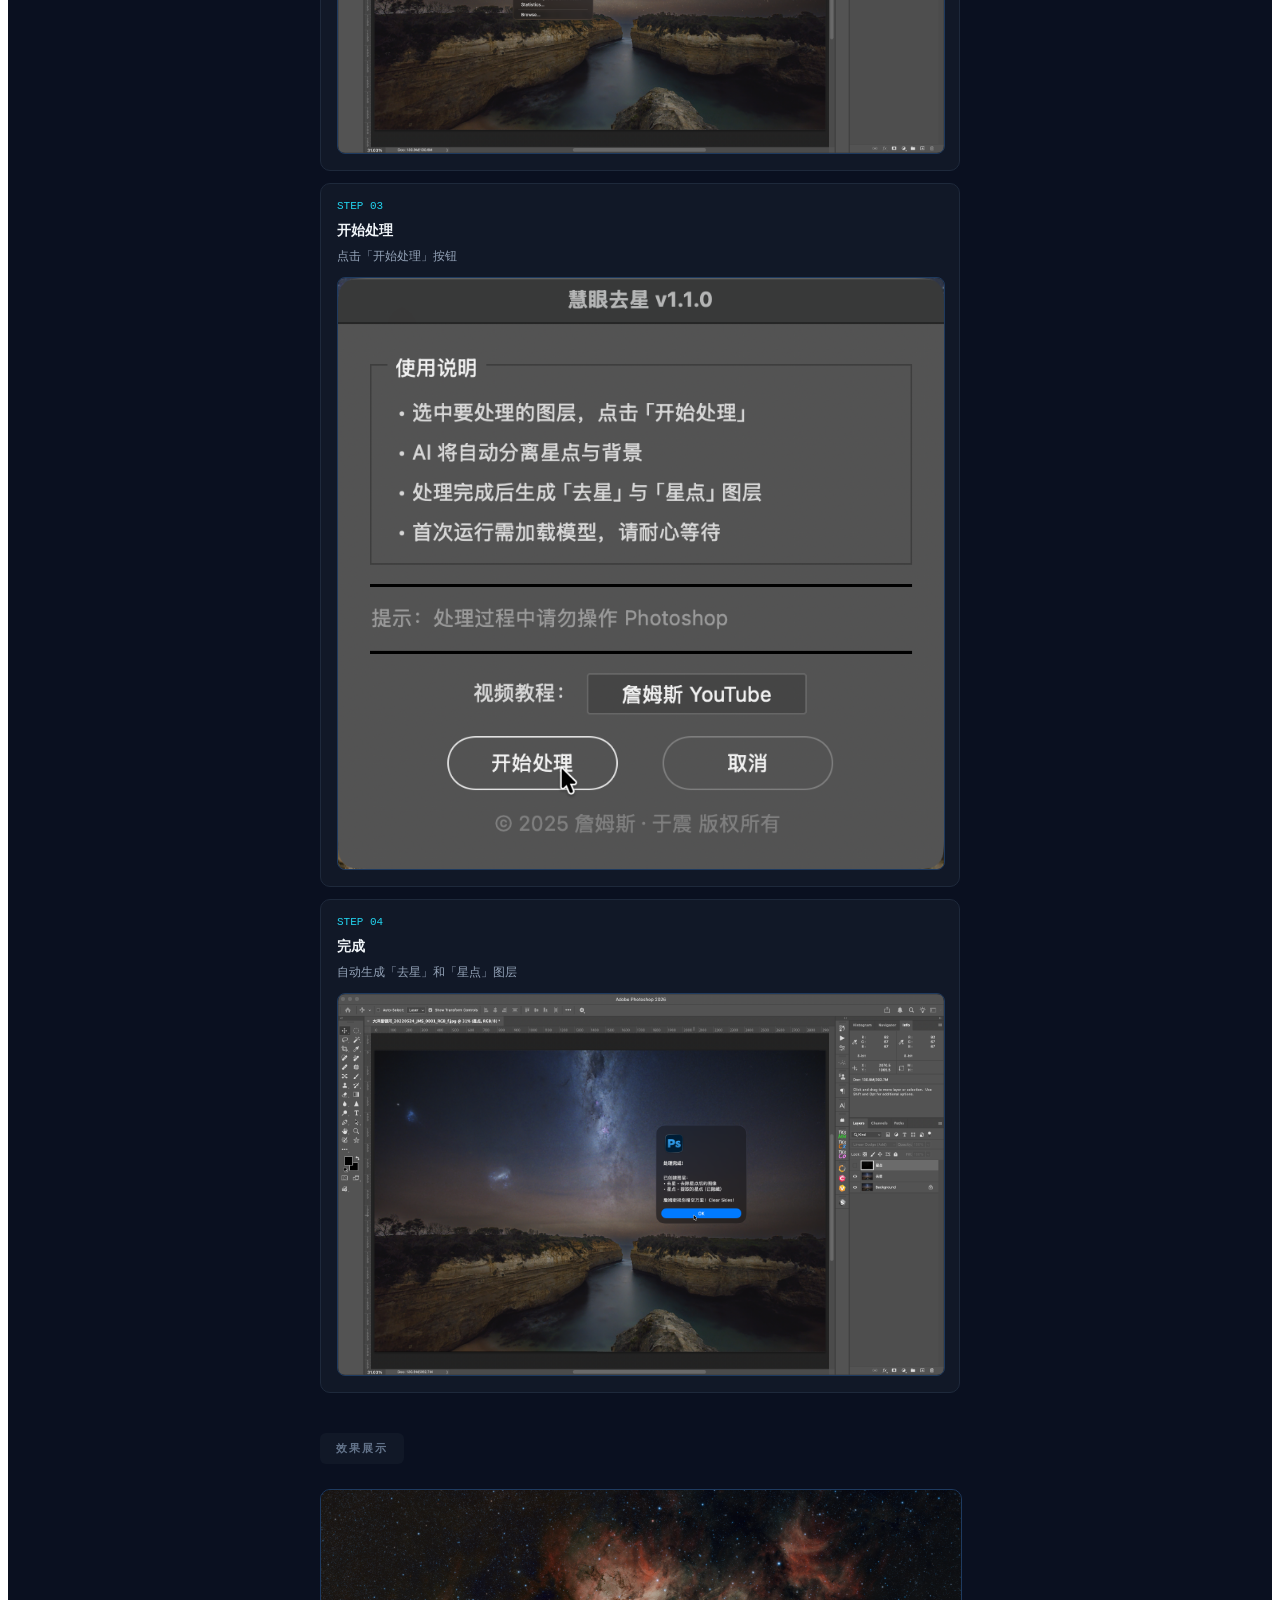
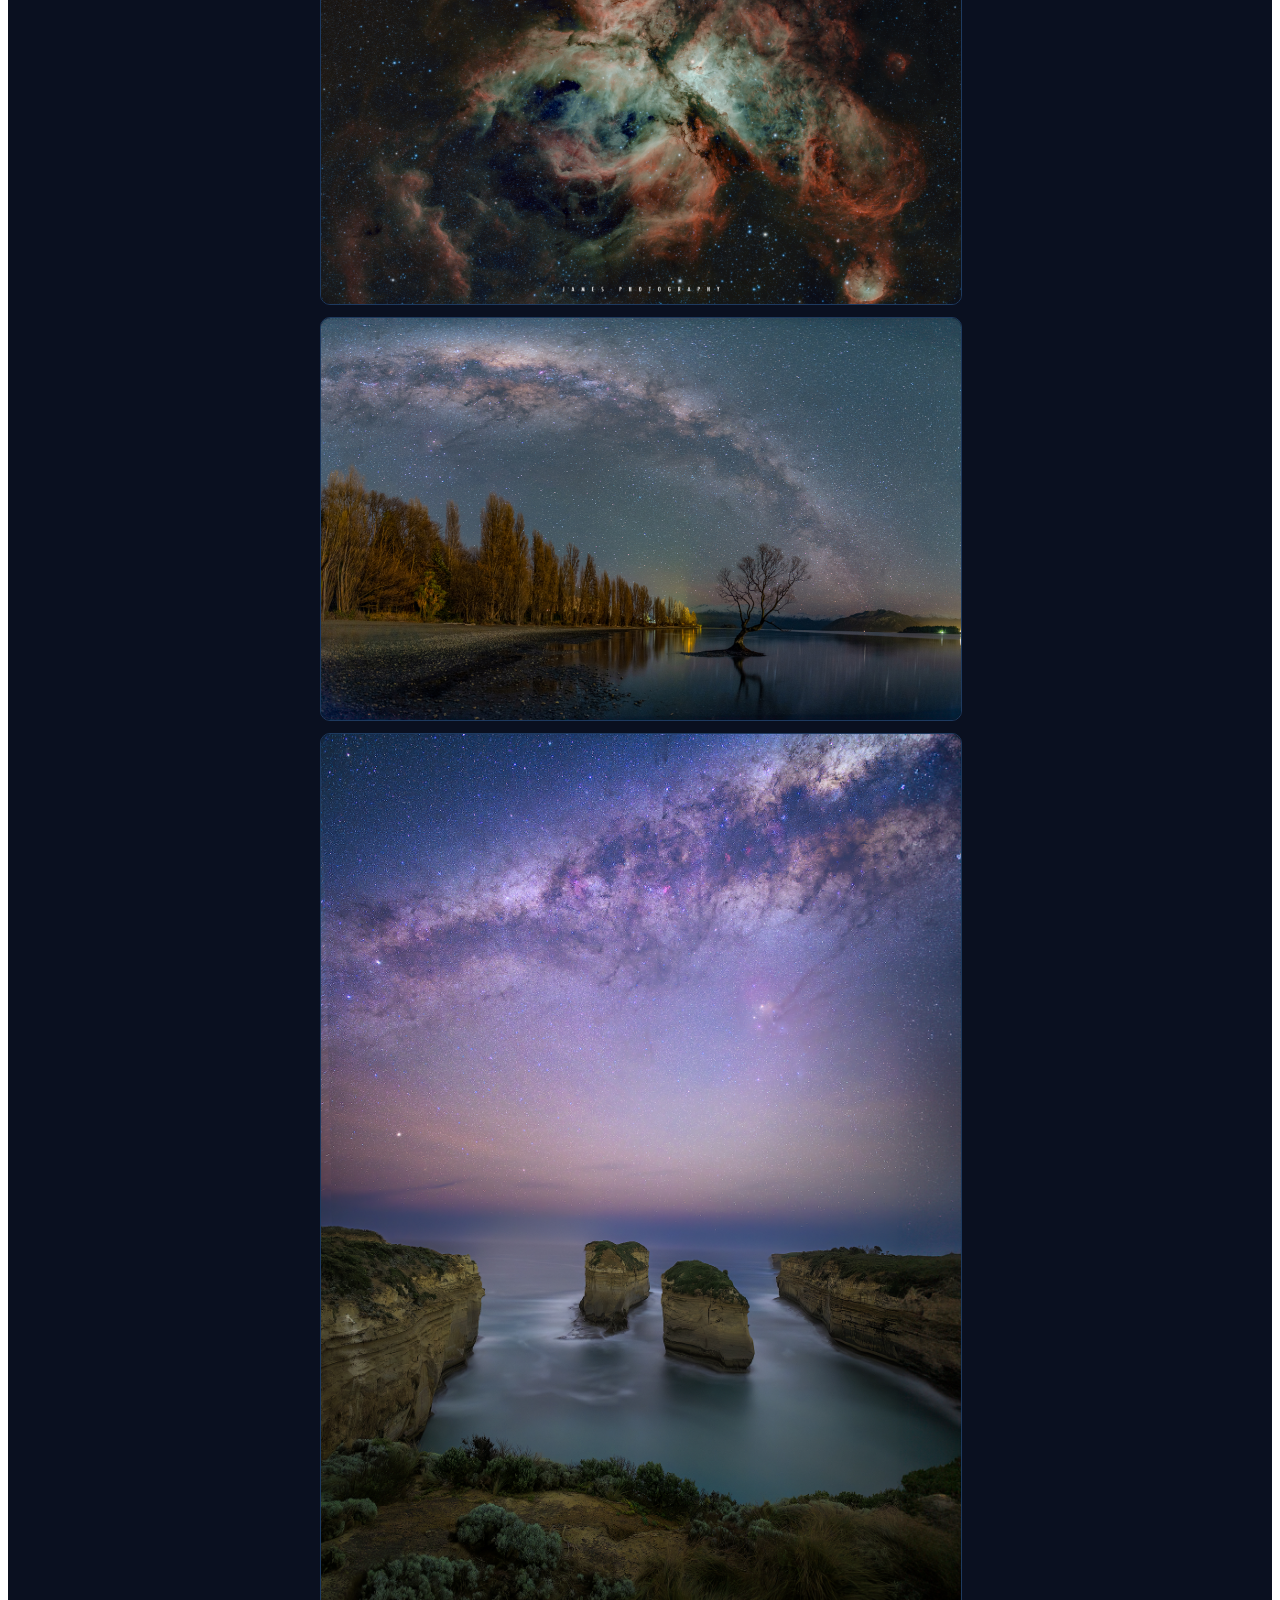
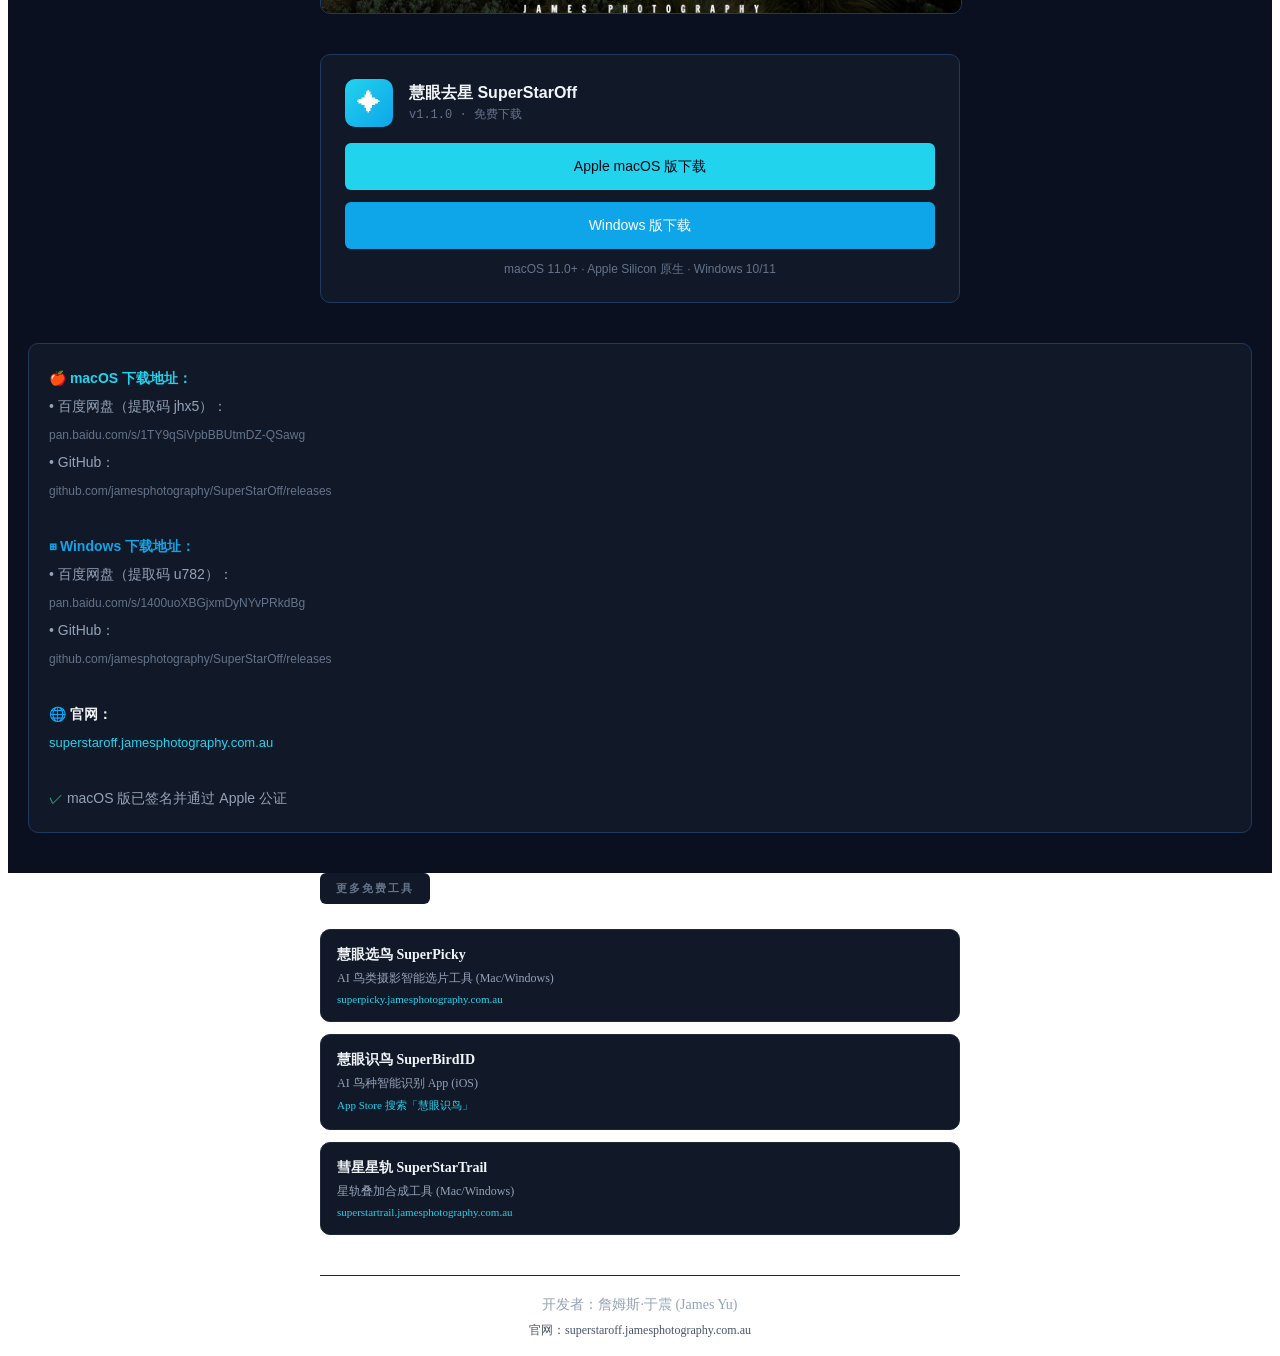
==== commit 7de9c4a4: "更新 Windows 版百度网盘下载链接 (新提取码: u782)" ====
--- a/docs/wechat/article.html
+++ b/docs/wechat/article.html
@@ -205,97 +205,97 @@
         </section>
 
         <!-- 下载区块 -->
-        <section
-            style="background: #111827; border: 1px solid #1e3a5f; border-radius: 10px; padding: 24px; max-width: 640px; margin: 0 auto 20px auto;">
-            <div style="display: flex; align-items: center; margin-bottom: 16px;">
+        <section style="max-width: 640px; margin: 0 auto 20px auto;">
+            <div style="background: #111827; border: 1px solid #1e3a5f; border-radius: 10px; padding: 24px;">
+                <div style="display: flex; align-items: center; margin-bottom: 16px;">
+                    <div
+                        style="width: 48px; height: 48px; background: linear-gradient(135deg, #22d3ee, #0ea5e9); border-radius: 10px; margin-right: 16px; display: flex; align-items: center; justify-content: center;">
+                        <span style="font-size: 24px; color: #ffffff;">✦</span>
+                    </div>
+                    <div>
+                        <h3 style="font-size: 16px; font-weight: 600; color: #f1f5f9; margin: 0 0 2px 0;">慧眼去星
+                            SuperStarOff</h3>
+                        <p style="font-size: 12px; color: #64748b; margin: 0; font-family: 'Space Mono', monospace;">
+                            v1.1.0 · 免费下载</p>
+                    </div>
+                </div>
                 <div
-                    style="width: 48px; height: 48px; background: linear-gradient(135deg, #22d3ee, #0ea5e9); border-radius: 10px; margin-right: 16px; display: flex; align-items: center; justify-content: center;">
-                    <span style="font-size: 24px; color: #ffffff;">✦</span>
+                    style="background: #22d3ee; border-radius: 6px; padding: 14px 28px; text-align: center; margin-bottom: 12px;">
+                    <span style="font-size: 14px; font-weight: 500; color: #030712;"> Apple macOS 版下载</span>
                 </div>
-                <div>
-                    <h3 style="font-size: 16px; font-weight: 600; color: #f1f5f9; margin: 0 0 2px 0;">慧眼去星 SuperStarOff
-                    </h3>
-                    <p style="font-size: 12px; color: #64748b; margin: 0; font-family: 'Space Mono', monospace;">v1.1.0
-                        · 免费下载</p>
+                <div
+                    style="background: #0ea5e9; border-radius: 6px; padding: 14px 28px; text-align: center; margin-bottom: 12px;">
+                    <span style="font-size: 14px; font-weight: 500; color: #ffffff;"> Windows 版下载</span>
                 </div>
-            </div>
-            <div
-                style="background: #22d3ee; border-radius: 6px; padding: 14px 28px; text-align: center; margin-bottom: 12px;">
-                <span style="font-size: 14px; font-weight: 500; color: #030712;"> Apple macOS 版下载</span>
-            </div>
-            <div
-                style="background: #0ea5e9; border-radius: 6px; padding: 14px 28px; text-align: center; margin-bottom: 12px;">
-                <span style="font-size: 14px; font-weight: 500; color: #ffffff;"> Windows 版下载</span>
-            </div>
-            <p style="font-size: 12px; color: #64748b; text-align: center; margin: 0;">
-                macOS 11.0+ · Apple Silicon 原生 · Windows 10/11
+                <p style="font-size: 12px; color: #64748b; text-align: center; margin: 0;">
+                    macOS 11.0+ · Apple Silicon 原生 · Windows 10/11
+                </p>
+            </div>
+        </section>
+
+        <!-- 下载链接说明 -->
+        <section style="max-width: 640px; margin: 0 auto 40px auto;"></section>
+        <div style="background: #111827; border: 1px solid #1e3a5f; border-radius: 10px; padding: 20px;">
+            <p style="font-size: 14px; color: #94a3b8; line-height: 2; margin: 0;">
+                <strong style="color: #22d3ee;">🍎 macOS 下载地址：</strong><br />
+                • 百度网盘（提取码 jhx5）：<br />
+                <span style="font-size: 12px; color: #64748b;">pan.baidu.com/s/1TY9qSiVpbBBUtmDZ-QSawg</span><br />
+                • GitHub：<br />
+                <span
+                    style="font-size: 12px; color: #64748b;">github.com/jamesphotography/SuperStarOff/releases</span><br /><br />
+                <strong style="color: #0ea5e9;">⊞ Windows 下载地址：</strong><br />
+                • 百度网盘（提取码 u782）：<br />
+                <span style="font-size: 12px; color: #64748b;">pan.baidu.com/s/1400uoXBGjxmDyNYvPRkdBg</span><br />
+                • GitHub：<br />
+                <span
+                    style="font-size: 12px; color: #64748b;">github.com/jamesphotography/SuperStarOff/releases</span><br /><br />
+                <strong style="color: #f1f5f9;">🌐 官网：</strong><br />
+                <span style="font-size: 13px; color: #22d3ee;">superstaroff.jamesphotography.com.au</span><br /><br />
+                <span style="color: #34d399;">✓</span> macOS 版已签名并通过 Apple 公证
             </p>
-        </section>
-
-        <!-- 下载链接说明 -->
-        <section style="max-width: 640px; margin: 0 auto 40px auto;">
-            <div style="background: #111827; border: 1px solid #1e293b; border-radius: 10px; padding: 20px;">
-                <p style="font-size: 14px; color: #94a3b8; line-height: 2; margin: 0;">
-                    <strong style="color: #22d3ee;">🍎 macOS 下载地址：</strong><br />
-                    • 百度网盘（提取码 jhx5）：<br />
-                    <span style="font-size: 12px; color: #64748b;">pan.baidu.com/s/1TY9qSiVpbBBUtmDZ-QSawg</span><br />
-                    • GitHub：<br />
-                    <span
-                        style="font-size: 12px; color: #64748b;">github.com/jamesphotography/SuperStarOff/releases</span><br /><br />
-                    <strong style="color: #0ea5e9;">⊞ Windows 下载地址：</strong><br />
-                    • 百度网盘（提取码 2p2s）：<br />
-                    <span style="font-size: 12px; color: #64748b;">pan.baidu.com/s/10nxAvYcfZaJBkRH1c3Zdqw</span><br />
-                    • GitHub：<br />
-                    <span
-                        style="font-size: 12px; color: #64748b;">github.com/jamesphotography/SuperStarOff/releases</span><br /><br />
-                    <strong style="color: #f1f5f9;">🌐 官网：</strong><br />
-                    <span
-                        style="font-size: 13px; color: #22d3ee;">superstaroff.jamesphotography.com.au</span><br /><br />
-                    <span style="color: #34d399;">✓</span> macOS 版已签名并通过 Apple 公证
-                </p>
-            </div>
-        </section>
-
-        <!-- 更多工具 -->
-        <section style="max-width: 640px; margin: 0 auto 40px auto;">
-            <span
-                style="display: inline-block; font-size: 11px; font-weight: 600; text-transform: uppercase; letter-spacing: 2px; color: #64748b; padding: 8px 16px; background: #111827; border-radius: 6px; margin-bottom: 25px;">
-                更多免费工具
-            </span>
-
-            <!-- 慧眼选鸟 -->
-            <div
-                style="background: #111827; border: 1px solid #1e293b; border-radius: 10px; padding: 16px; margin-bottom: 12px;">
-                <h4 style="font-size: 14px; color: #f1f5f9; margin: 0 0 6px 0;">慧眼选鸟 SuperPicky</h4>
-                <p style="font-size: 12px; color: #94a3b8; margin: 0 0 6px 0;">AI 鸟类摄影智能选片工具 (Mac/Windows)</p>
-                <p style="font-size: 11px; color: #22d3ee; margin: 0;">superpicky.jamesphotography.com.au</p>
-            </div>
-            <!-- 慧眼识鸟 -->
-            <div
-                style="background: #111827; border: 1px solid #1e293b; border-radius: 10px; padding: 16px; margin-bottom: 12px;">
-                <h4 style="font-size: 14px; color: #f1f5f9; margin: 0 0 6px 0;">慧眼识鸟 SuperBirdID</h4>
-                <p style="font-size: 12px; color: #94a3b8; margin: 0 0 6px 0;">AI 鸟种智能识别 App (iOS)</p>
-                <p style="font-size: 11px; color: #22d3ee; margin: 0;">App Store 搜索「慧眼识鸟」</p>
-            </div>
-            <!-- 彗星星轨 -->
-            <div
-                style="background: #111827; border: 1px solid #1e293b; border-radius: 10px; padding: 16px; margin-bottom: 12px;">
-                <h4 style="font-size: 14px; color: #f1f5f9; margin: 0 0 6px 0;">彗星星轨 SuperStarTrail</h4>
-                <p style="font-size: 12px; color: #94a3b8; margin: 0 0 6px 0;">星轨叠加合成工具 (Mac/Windows)</p>
-                <p style="font-size: 11px; color: #22d3ee; margin: 0;">superstartrail.jamesphotography.com.au</p>
-            </div>
-        </section>
-
-        <!-- 页脚 -->
-        <section
-            style="text-align: center; padding-top: 20px; border-top: 1px solid #1e293b; max-width: 640px; margin: 0 auto;">
-            <p style="font-size: 14px; color: #94a3b8; margin: 0 0 8px 0;">
-                开发者：詹姆斯·于震 (James Yu)
-            </p>
-            <p style="font-size: 12px; color: #475569; margin: 0;">
-                官网：superstaroff.jamesphotography.com.au
-            </p>
-        </section>
+        </div>
+    </section>
+
+    <!-- 更多工具 -->
+    <section style="max-width: 640px; margin: 0 auto 40px auto;">
+        <span
+            style="display: inline-block; font-size: 11px; font-weight: 600; text-transform: uppercase; letter-spacing: 2px; color: #64748b; padding: 8px 16px; background: #111827; border-radius: 6px; margin-bottom: 25px;">
+            更多免费工具
+        </span>
+
+        <!-- 慧眼选鸟 -->
+        <div
+            style="background: #111827; border: 1px solid #1e293b; border-radius: 10px; padding: 16px; margin-bottom: 12px;">
+            <h4 style="font-size: 14px; color: #f1f5f9; margin: 0 0 6px 0;">慧眼选鸟 SuperPicky</h4>
+            <p style="font-size: 12px; color: #94a3b8; margin: 0 0 6px 0;">AI 鸟类摄影智能选片工具 (Mac/Windows)</p>
+            <p style="font-size: 11px; color: #22d3ee; margin: 0;">superpicky.jamesphotography.com.au</p>
+        </div>
+        <!-- 慧眼识鸟 -->
+        <div
+            style="background: #111827; border: 1px solid #1e293b; border-radius: 10px; padding: 16px; margin-bottom: 12px;">
+            <h4 style="font-size: 14px; color: #f1f5f9; margin: 0 0 6px 0;">慧眼识鸟 SuperBirdID</h4>
+            <p style="font-size: 12px; color: #94a3b8; margin: 0 0 6px 0;">AI 鸟种智能识别 App (iOS)</p>
+            <p style="font-size: 11px; color: #22d3ee; margin: 0;">App Store 搜索「慧眼识鸟」</p>
+        </div>
+        <!-- 彗星星轨 -->
+        <div
+            style="background: #111827; border: 1px solid #1e293b; border-radius: 10px; padding: 16px; margin-bottom: 12px;">
+            <h4 style="font-size: 14px; color: #f1f5f9; margin: 0 0 6px 0;">彗星星轨 SuperStarTrail</h4>
+            <p style="font-size: 12px; color: #94a3b8; margin: 0 0 6px 0;">星轨叠加合成工具 (Mac/Windows)</p>
+            <p style="font-size: 11px; color: #22d3ee; margin: 0;">superstartrail.jamesphotography.com.au</p>
+        </div>
+    </section>
+
+    <!-- 页脚 -->
+    <section
+        style="text-align: center; padding-top: 20px; border-top: 1px solid #1e293b; max-width: 640px; margin: 0 auto;">
+        <p style="font-size: 14px; color: #94a3b8; margin: 0 0 8px 0;">
+            开发者：詹姆斯·于震 (James Yu)
+        </p>
+        <p style="font-size: 12px; color: #475569; margin: 0;">
+            官网：superstaroff.jamesphotography.com.au
+        </p>
+    </section>
 
     </section>
 </body>
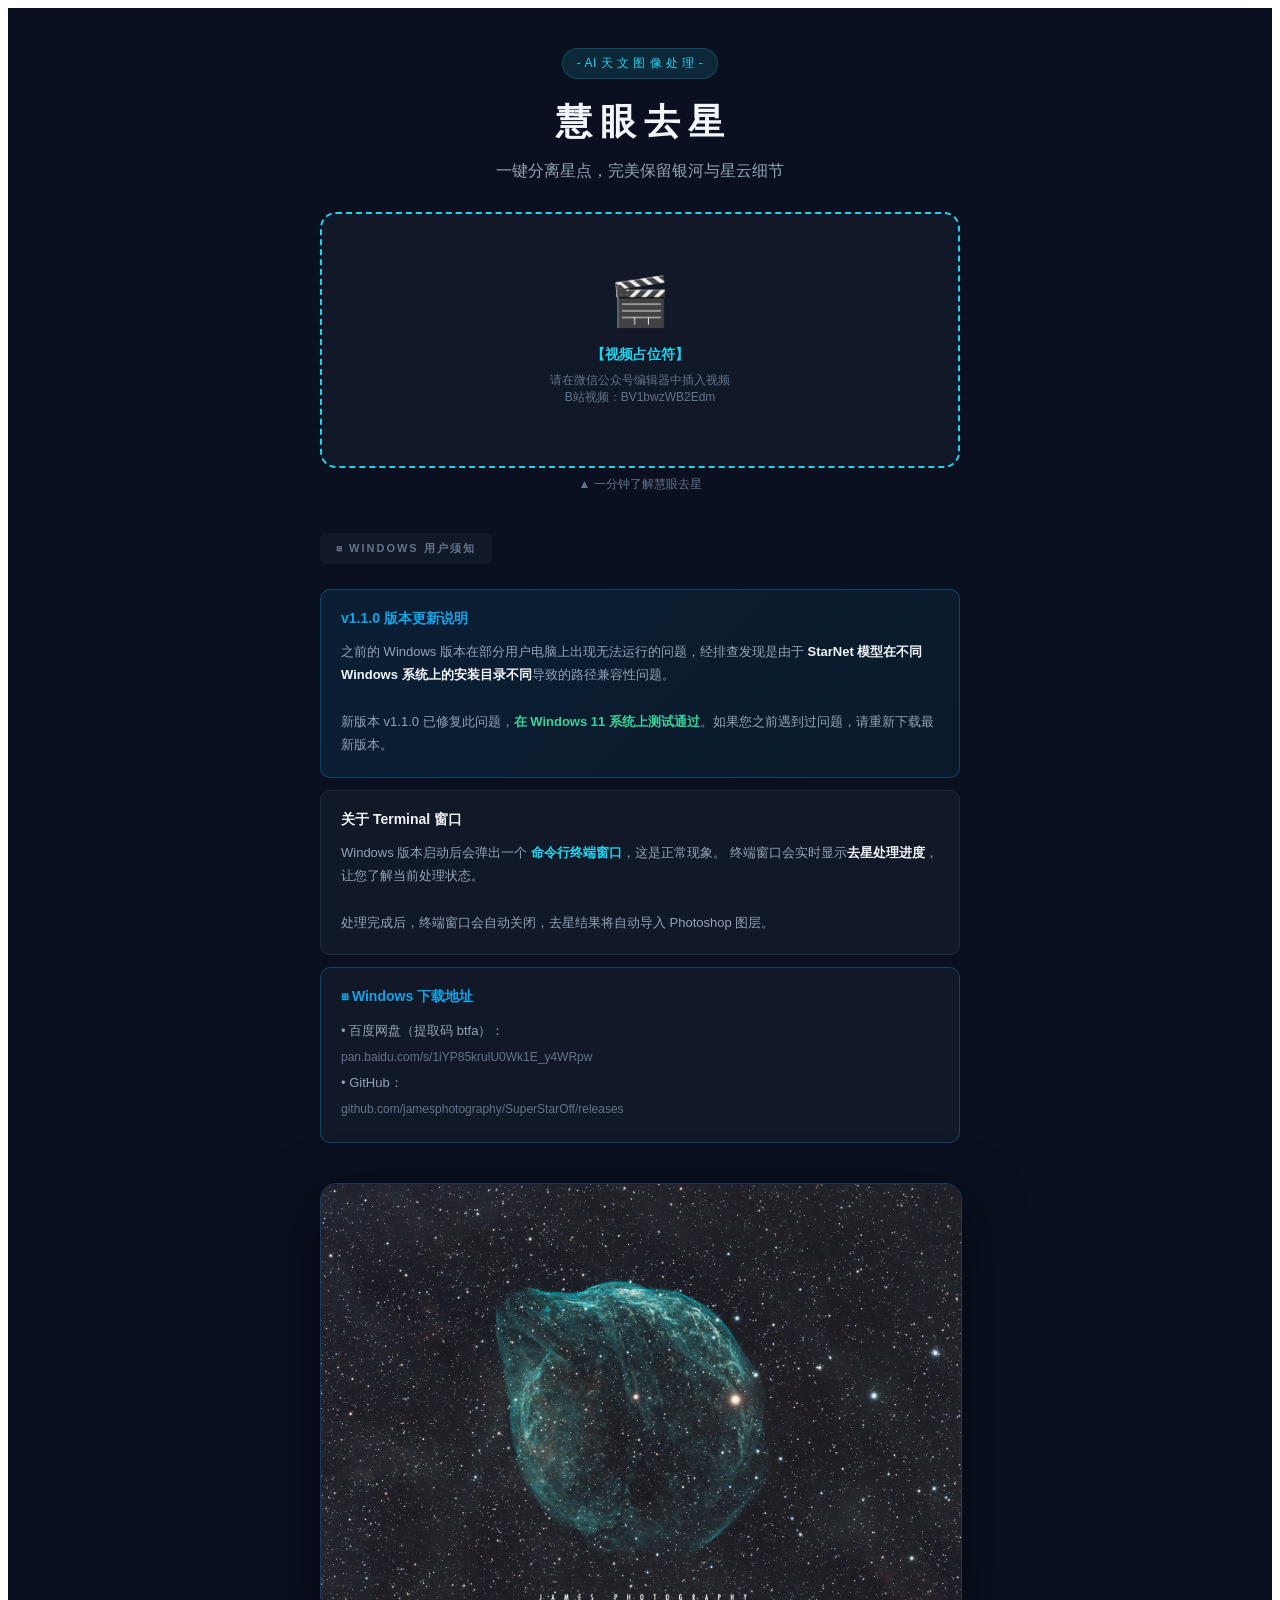
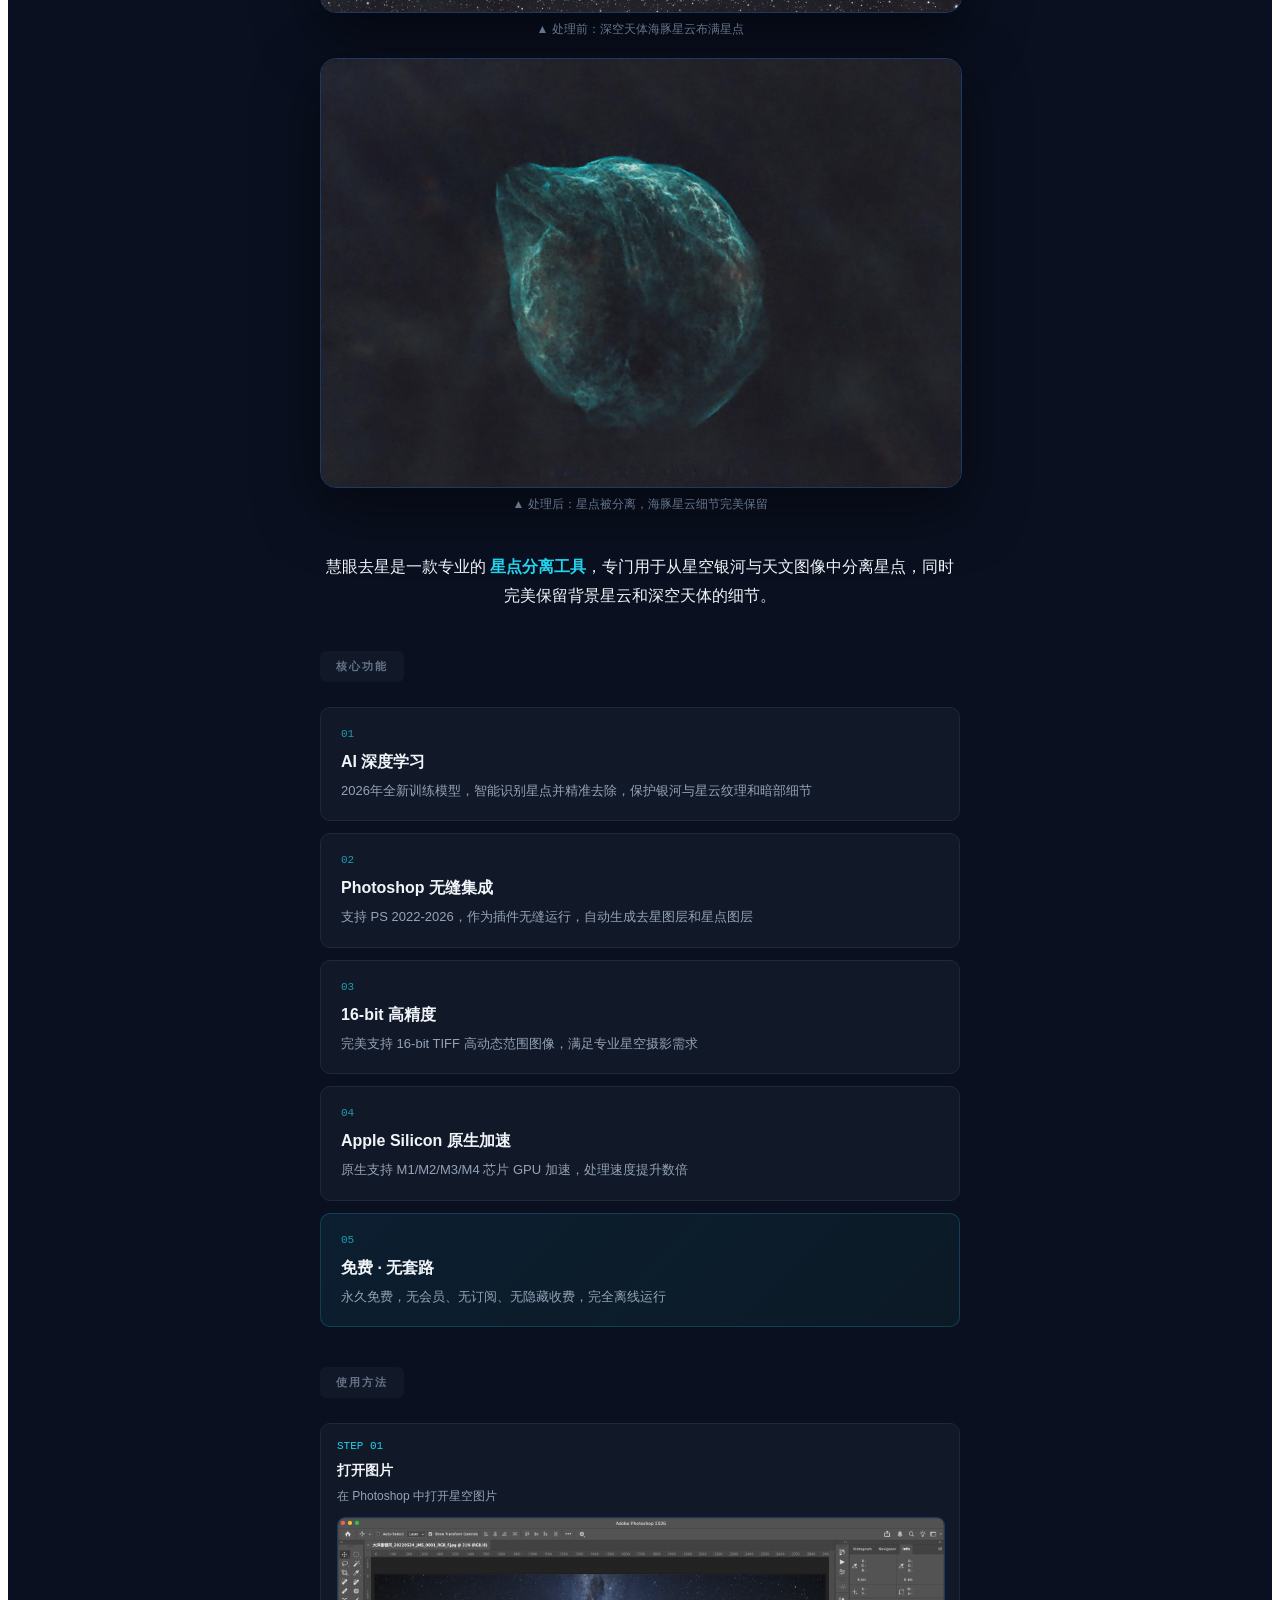
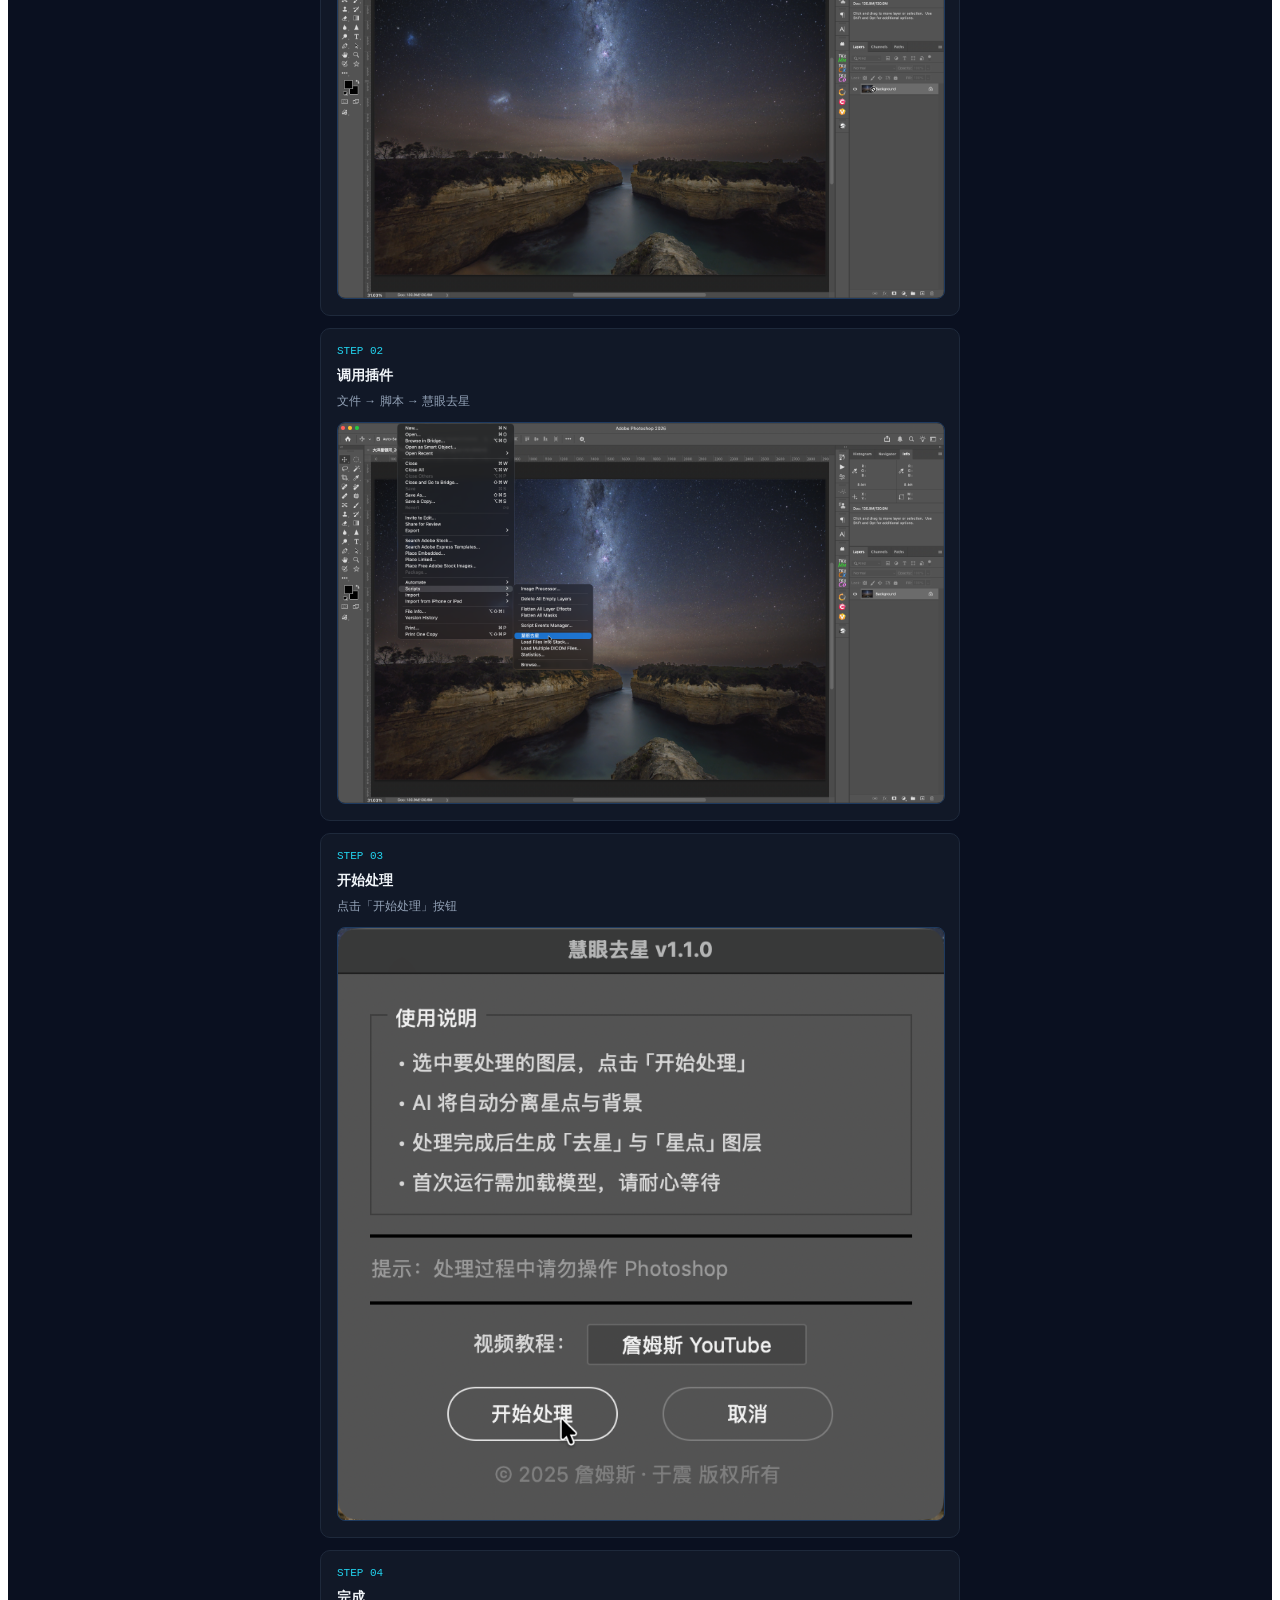
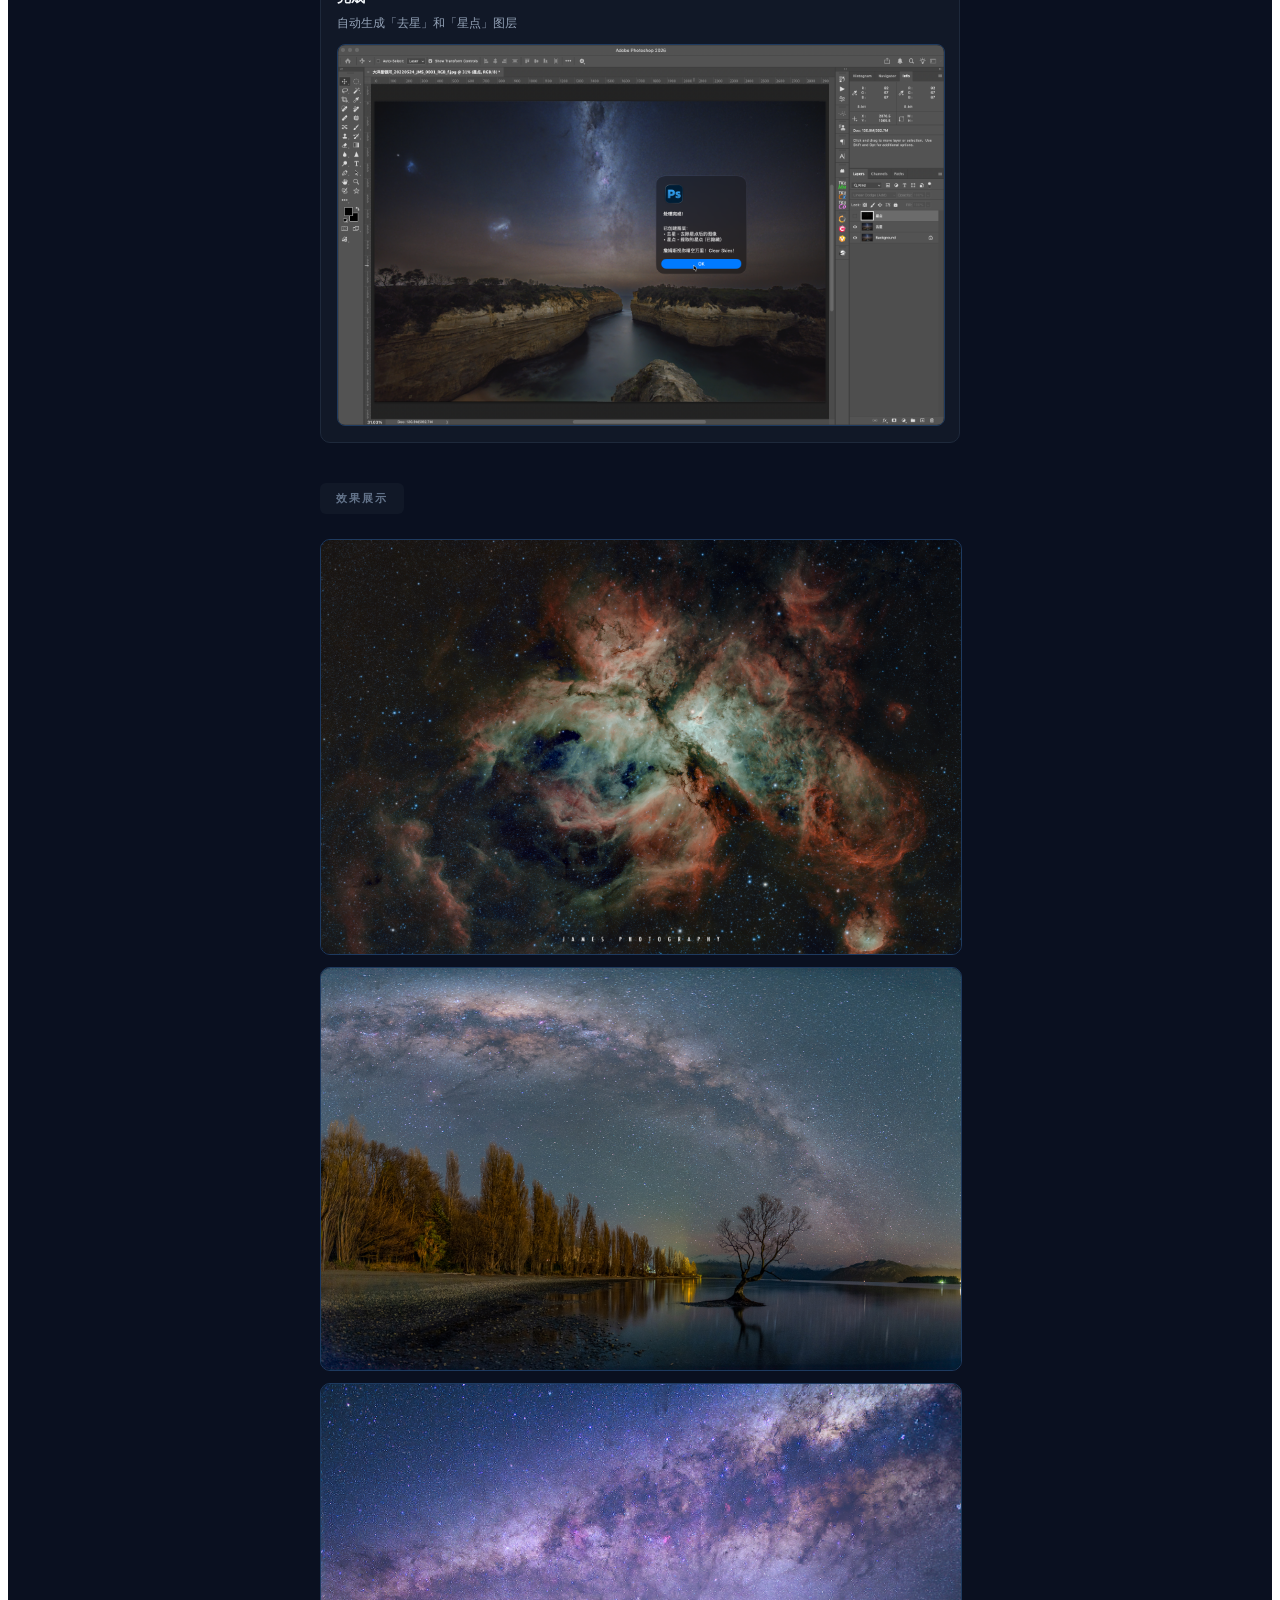
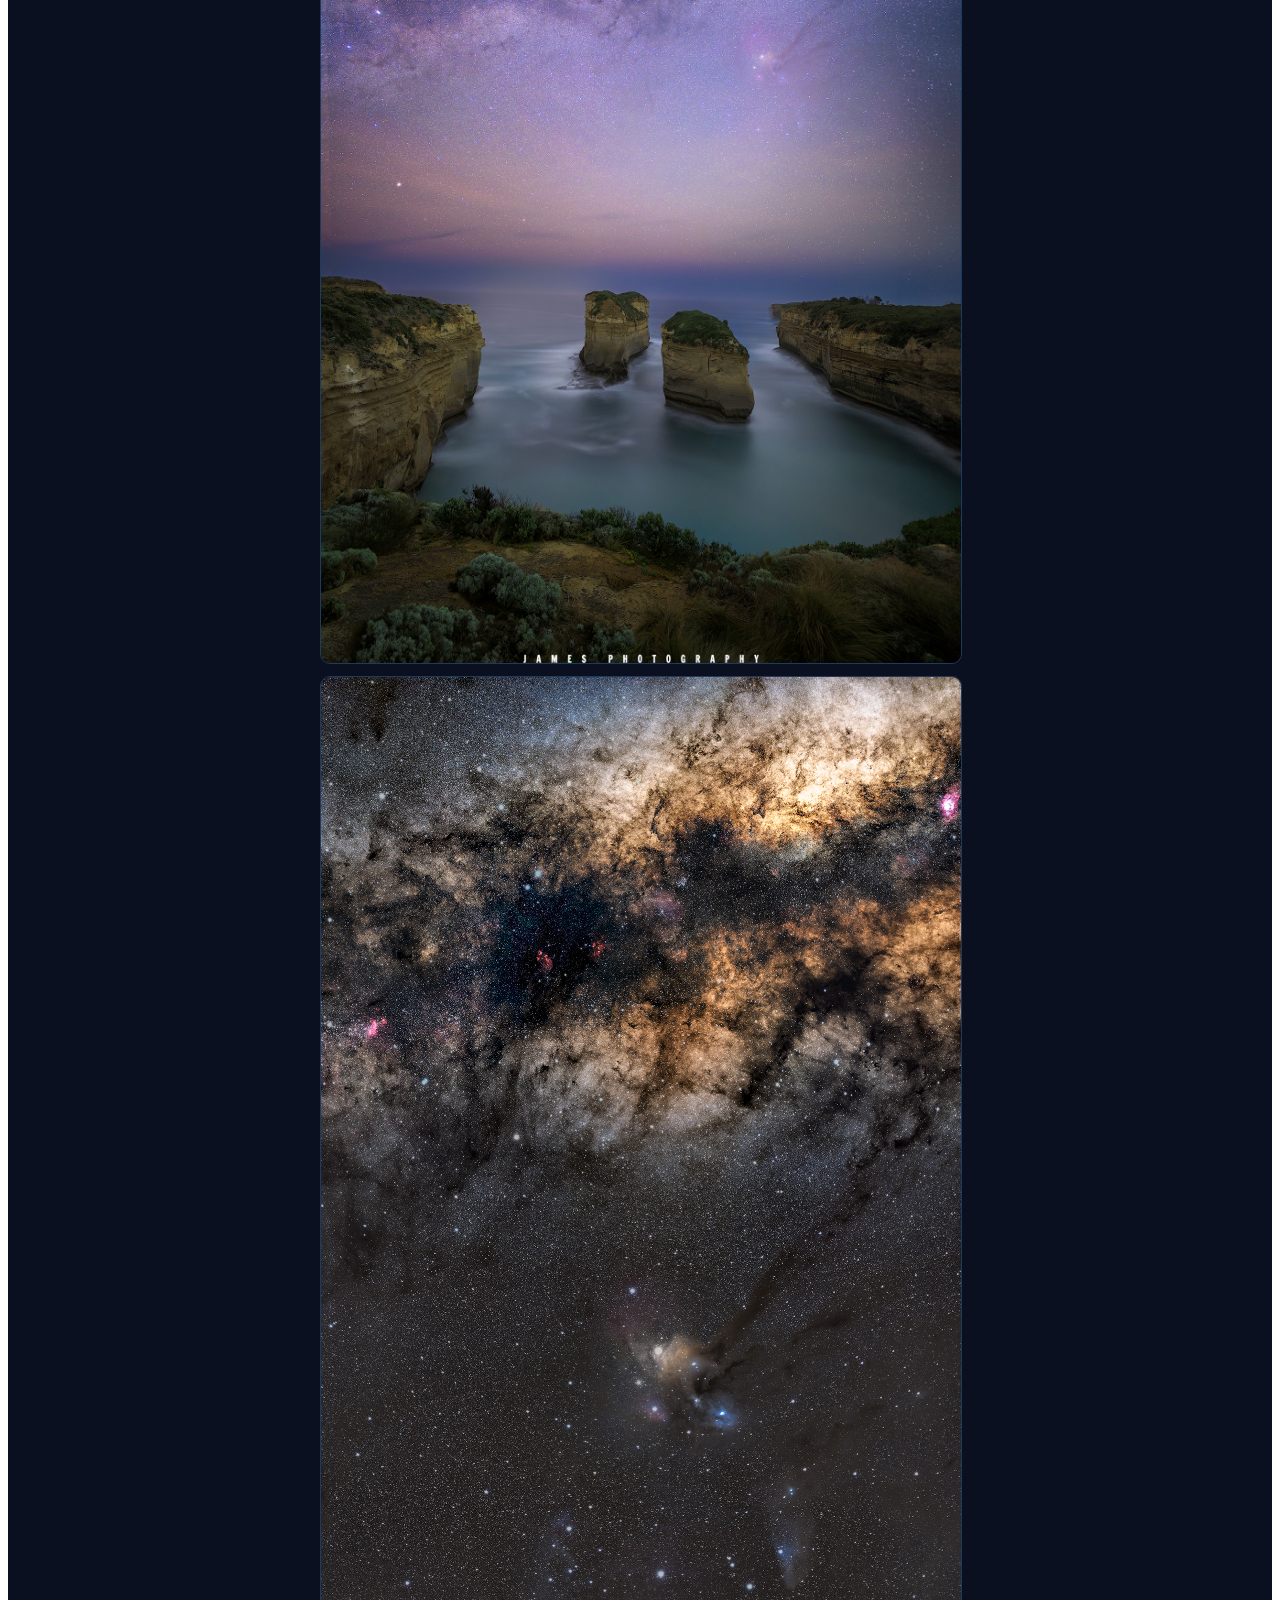
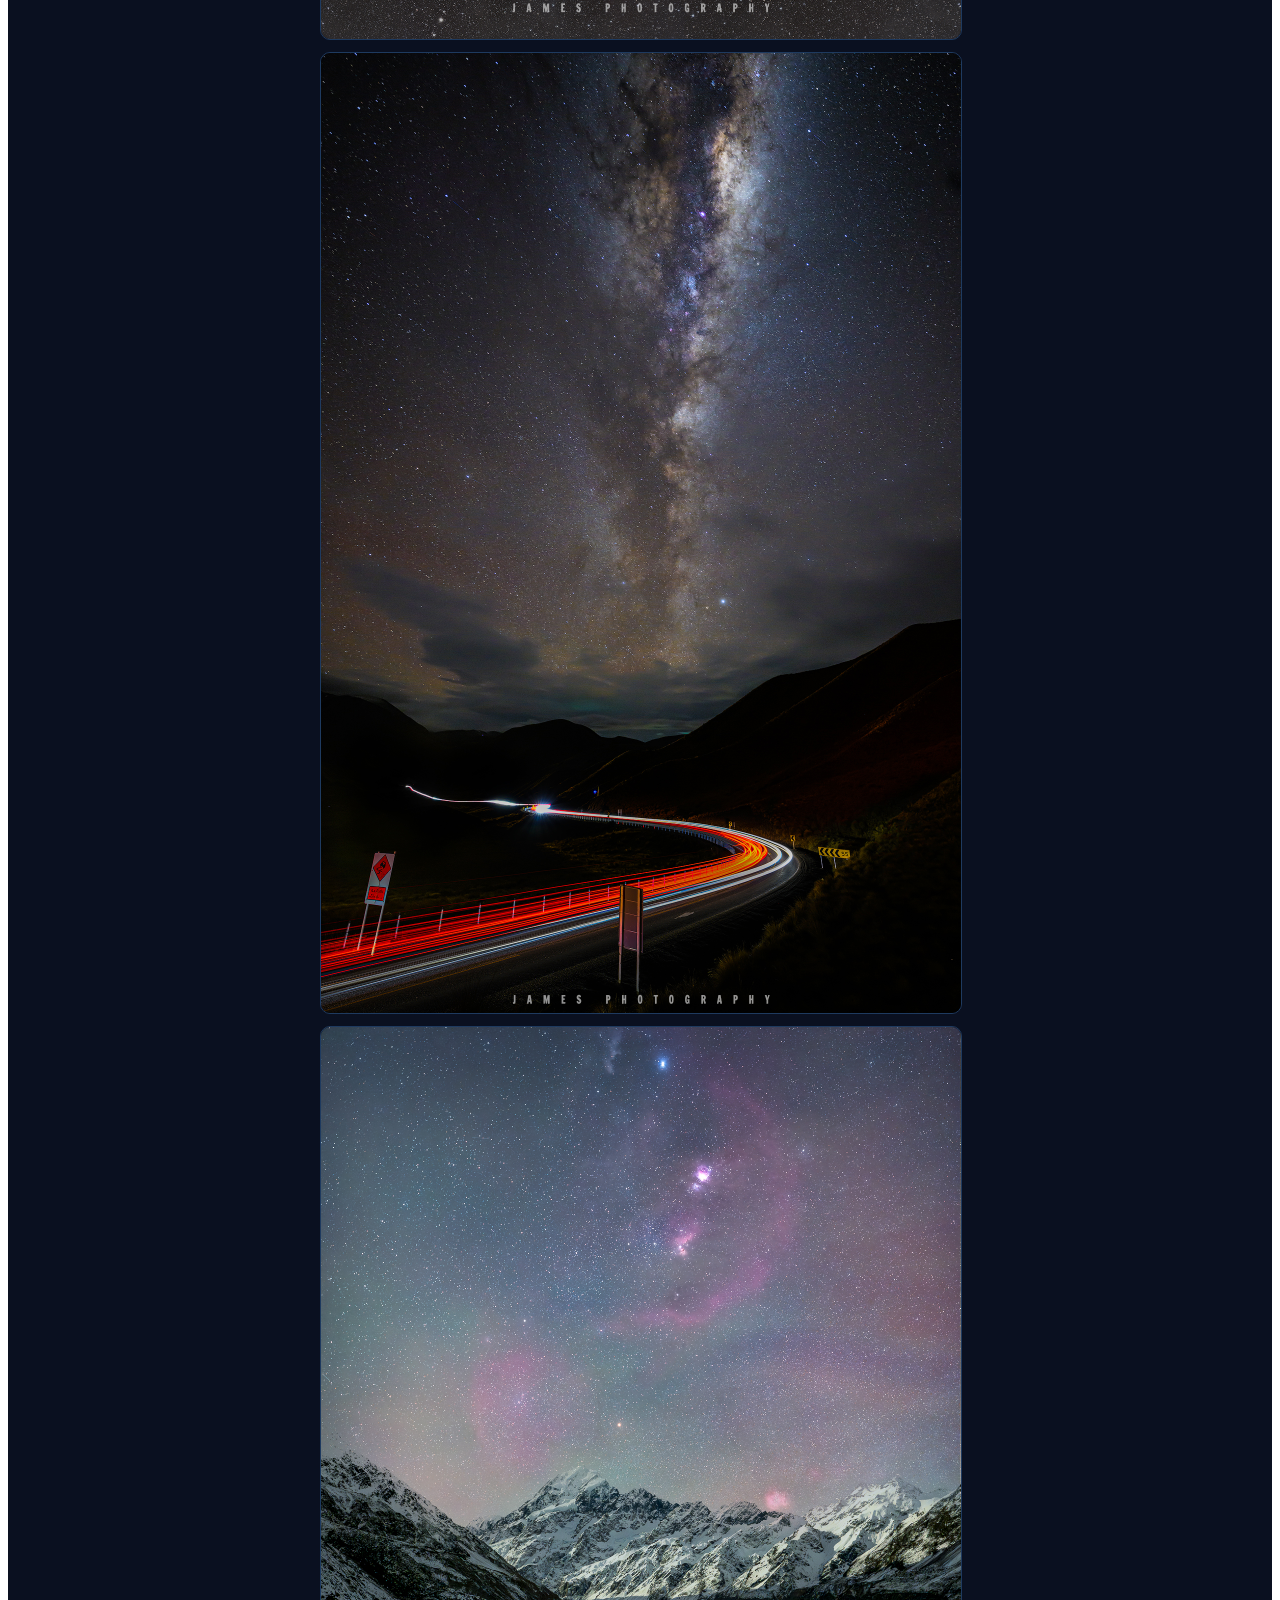
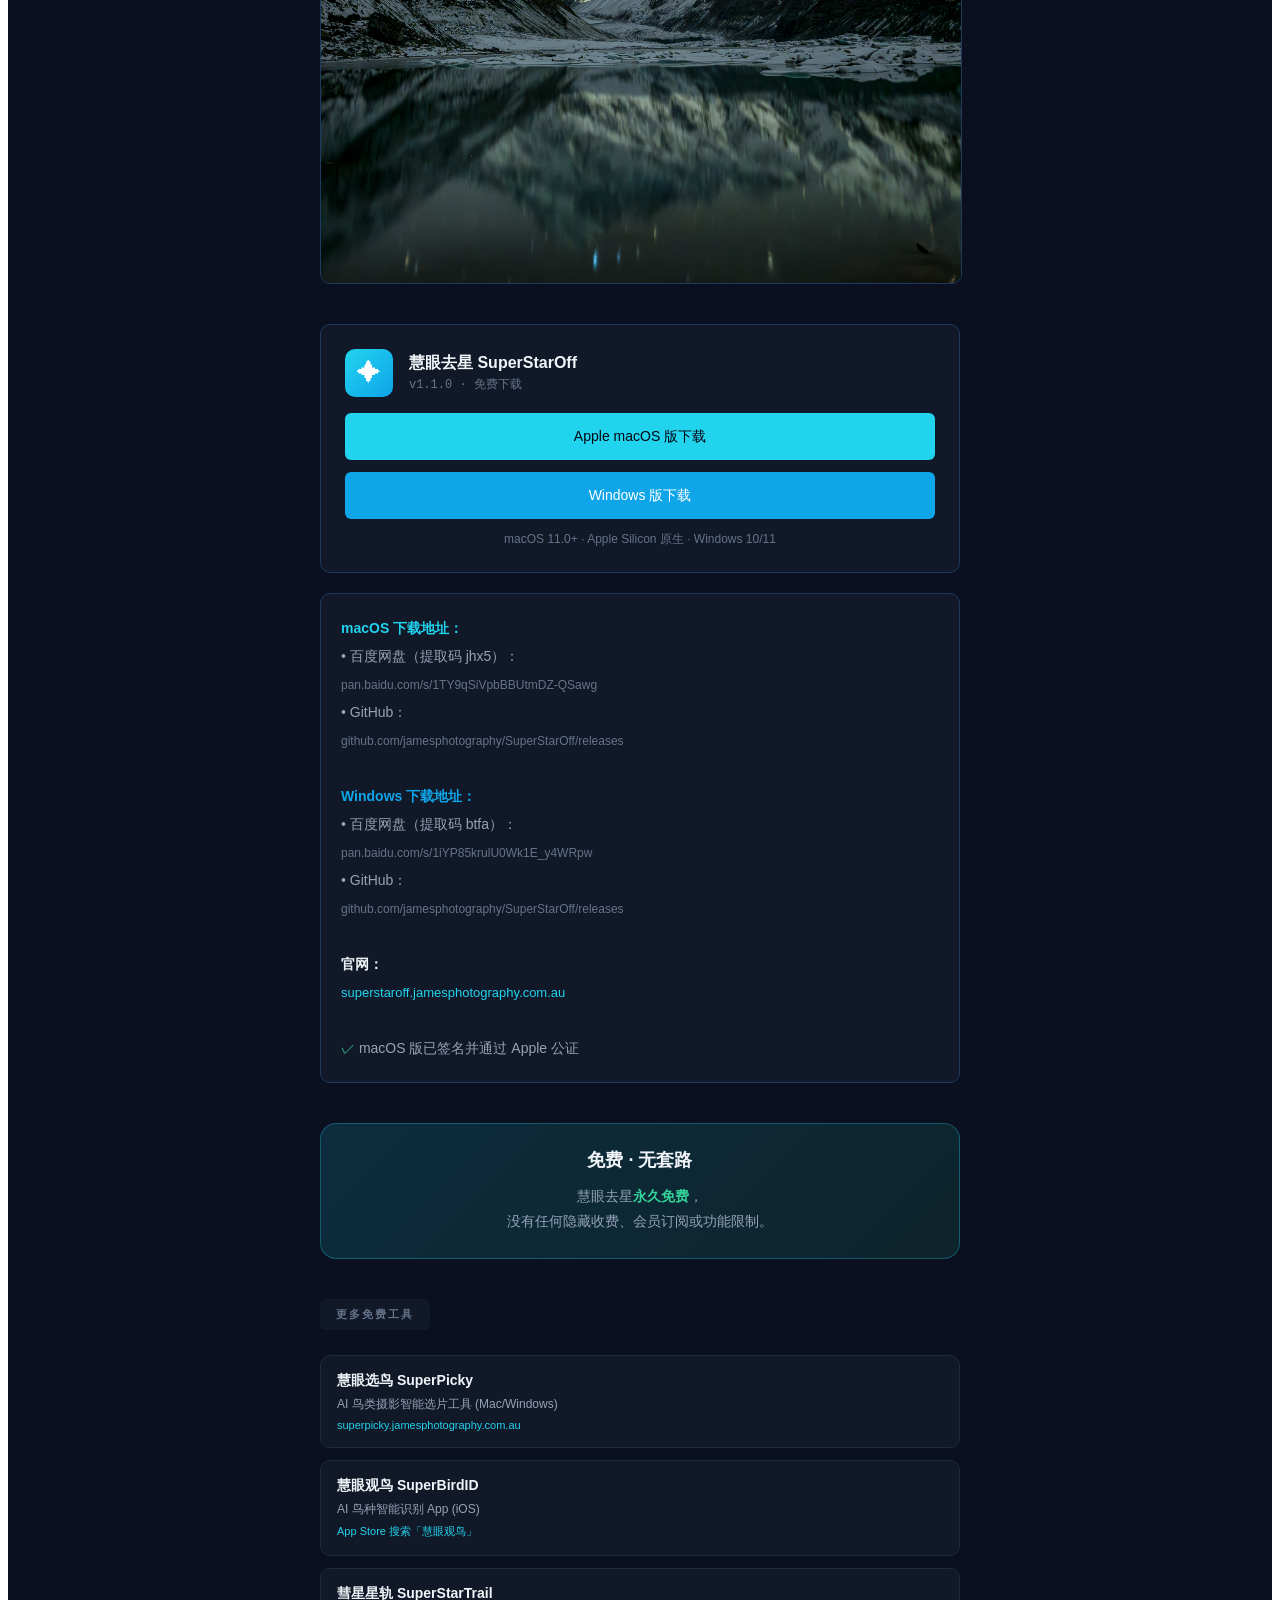
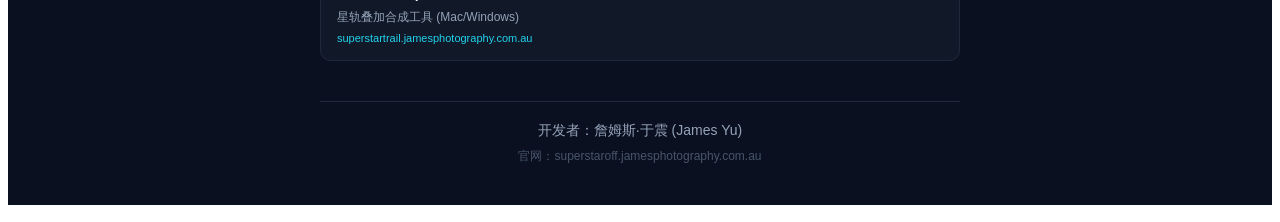
==== commit 601c3e8e: "fix: 修复 Windows 安装链路、卸载残留和打包兼容性问题 - installer/install_to_photoshop.bat: 手动补装时同步复制 config.json   到 PS" ====
--- a/docs/wechat/article.html
+++ b/docs/wechat/article.html
@@ -52,6 +52,48 @@
         </section>
         <!-- ==================== 视频演示区域结束 ==================== -->
 
+        <!-- Windows 用户须知 -->
+        <section style="max-width: 640px; margin: 0 auto 40px auto;">
+            <span
+                style="display: inline-block; font-size: 11px; font-weight: 600; text-transform: uppercase; letter-spacing: 2px; color: #64748b; padding: 8px 16px; background: #111827; border-radius: 6px; margin-bottom: 25px;">
+                ⊞ Windows 用户须知
+            </span>
+
+            <!-- 版本更新说明 -->
+            <div
+                style="background: linear-gradient(135deg, rgba(14, 165, 233, 0.1), rgba(34, 211, 238, 0.05)); border: 1px solid rgba(14, 165, 233, 0.3); border-radius: 10px; padding: 20px; margin-bottom: 12px;">
+                <h4 style="font-size: 14px; color: #0ea5e9; margin: 0 0 12px 0;">v1.1.0 版本更新说明</h4>
+                <p style="font-size: 13px; color: #94a3b8; margin: 0; line-height: 1.8;">
+                    之前的 Windows 版本在部分用户电脑上出现无法运行的问题，经排查发现是由于
+                    <strong style="color: #f1f5f9;">StarNet 模型在不同 Windows 系统上的安装目录不同</strong>导致的路径兼容性问题。<br /><br />
+                    新版本 v1.1.0 已修复此问题，<strong style="color: #34d399;">在 Windows 11 系统上测试通过</strong>。如果您之前遇到过问题，请重新下载最新版本。
+                </p>
+            </div>
+
+            <!-- Terminal 弹窗说明 -->
+            <div
+                style="background: #111827; border: 1px solid #1e293b; border-radius: 10px; padding: 20px; margin-bottom: 12px;">
+                <h4 style="font-size: 14px; color: #f1f5f9; margin: 0 0 12px 0;">关于 Terminal 窗口</h4>
+                <p style="font-size: 13px; color: #94a3b8; margin: 0; line-height: 1.8;">
+                    Windows 版本启动后会弹出一个 <strong style="color: #22d3ee;">命令行终端窗口</strong>，这是正常现象。
+                    终端窗口会实时显示<strong style="color: #f1f5f9;">去星处理进度</strong>，让您了解当前处理状态。<br /><br />
+                    处理完成后，终端窗口会自动关闭，去星结果将自动导入 Photoshop 图层。
+                </p>
+            </div>
+
+            <!-- Windows 下载链接 -->
+            <div
+                style="background: #111827; border: 1px solid rgba(14, 165, 233, 0.3); border-radius: 10px; padding: 20px;">
+                <h4 style="font-size: 14px; color: #0ea5e9; margin: 0 0 12px 0;">⊞ Windows 下载地址</h4>
+                <p style="font-size: 13px; color: #94a3b8; margin: 0; line-height: 2;">
+                    • 百度网盘（提取码 btfa）：<br />
+                    <span style="font-size: 12px; color: #64748b;">pan.baidu.com/s/1iYP85krulU0Wk1E_y4WRpw</span><br />
+                    • GitHub：<br />
+                    <span style="font-size: 12px; color: #64748b;">github.com/jamesphotography/SuperStarOff/releases</span>
+                </p>
+            </div>
+        </section>
+
         <!-- 主图区域 - 处理前后对比 -->
         <section style="margin: 0 auto 40px auto; max-width: 640px; text-align: center;">
             <img src="./images/example-before.jpg"
@@ -124,12 +166,12 @@
 
             <!-- 功能卡片 5 -->
             <div
-                style="background: #111827; border: 1px solid #1e293b; border-radius: 10px; padding: 20px; margin-bottom: 12px;">
+                style="background: linear-gradient(135deg, rgba(34, 211, 238, 0.08), rgba(52, 211, 153, 0.05)); border: 1px solid rgba(34, 211, 238, 0.2); border-radius: 10px; padding: 20px; margin-bottom: 12px;">
                 <p
                     style="font-family: 'Space Mono', 'Menlo', monospace; font-size: 11px; color: #22d3ee; margin: 0 0 12px 0; opacity: 0.7;">
                     05</p>
-                <h3 style="font-size: 16px; font-weight: 600; color: #f1f5f9; margin: 0 0 8px 0;">完全离线 · 免费使用</h3>
-                <p style="font-size: 13px; color: #94a3b8; margin: 0; line-height: 1.5;">独立打包，无需联网，开箱即用，完全免费，保护您的隐私</p>
+                <h3 style="font-size: 16px; font-weight: 600; color: #f1f5f9; margin: 0 0 8px 0;">免费 · 无套路</h3>
+                <p style="font-size: 13px; color: #94a3b8; margin: 0; line-height: 1.5;">永久免费，无会员、无订阅、无隐藏收费，完全离线运行</p>
             </div>
         </section>
 
@@ -201,6 +243,12 @@
             <img src="./images/example-2.jpg"
                 style="width: 100%; border-radius: 10px; border: 1px solid #1e3a5f; display: block; margin-bottom: 12px;" />
             <img src="./images/example-3.jpg"
+                style="width: 100%; border-radius: 10px; border: 1px solid #1e3a5f; display: block; margin-bottom: 12px;" />
+            <img src="./images/example-4.jpg"
+                style="width: 100%; border-radius: 10px; border: 1px solid #1e3a5f; display: block; margin-bottom: 12px;" />
+            <img src="./images/example-5.jpg"
+                style="width: 100%; border-radius: 10px; border: 1px solid #1e3a5f; display: block; margin-bottom: 12px;" />
+            <img src="./images/example-8.jpg"
                 style="width: 100%; border-radius: 10px; border: 1px solid #1e3a5f; display: block; margin-bottom: 12px;" />
         </section>
 
@@ -234,27 +282,41 @@
         </section>
 
         <!-- 下载链接说明 -->
-        <section style="max-width: 640px; margin: 0 auto 40px auto;"></section>
-        <div style="background: #111827; border: 1px solid #1e3a5f; border-radius: 10px; padding: 20px;">
-            <p style="font-size: 14px; color: #94a3b8; line-height: 2; margin: 0;">
-                <strong style="color: #22d3ee;">🍎 macOS 下载地址：</strong><br />
-                • 百度网盘（提取码 jhx5）：<br />
-                <span style="font-size: 12px; color: #64748b;">pan.baidu.com/s/1TY9qSiVpbBBUtmDZ-QSawg</span><br />
-                • GitHub：<br />
-                <span
-                    style="font-size: 12px; color: #64748b;">github.com/jamesphotography/SuperStarOff/releases</span><br /><br />
-                <strong style="color: #0ea5e9;">⊞ Windows 下载地址：</strong><br />
-                • 百度网盘（提取码 u782）：<br />
-                <span style="font-size: 12px; color: #64748b;">pan.baidu.com/s/1400uoXBGjxmDyNYvPRkdBg</span><br />
-                • GitHub：<br />
-                <span
-                    style="font-size: 12px; color: #64748b;">github.com/jamesphotography/SuperStarOff/releases</span><br /><br />
-                <strong style="color: #f1f5f9;">🌐 官网：</strong><br />
-                <span style="font-size: 13px; color: #22d3ee;">superstaroff.jamesphotography.com.au</span><br /><br />
-                <span style="color: #34d399;">✓</span> macOS 版已签名并通过 Apple 公证
-            </p>
-        </div>
-    </section>
+        <section style="max-width: 640px; margin: 0 auto 40px auto;">
+            <div style="background: #111827; border: 1px solid #1e3a5f; border-radius: 10px; padding: 20px;">
+                <p style="font-size: 14px; color: #94a3b8; line-height: 2; margin: 0;">
+                    <strong style="color: #22d3ee;">macOS 下载地址：</strong><br />
+                    • 百度网盘（提取码 jhx5）：<br />
+                    <span style="font-size: 12px; color: #64748b;">pan.baidu.com/s/1TY9qSiVpbBBUtmDZ-QSawg</span><br />
+                    • GitHub：<br />
+                    <span
+                        style="font-size: 12px; color: #64748b;">github.com/jamesphotography/SuperStarOff/releases</span><br /><br />
+                    <strong style="color: #0ea5e9;">Windows 下载地址：</strong><br />
+                    • 百度网盘（提取码 btfa）：<br />
+                    <span style="font-size: 12px; color: #64748b;">pan.baidu.com/s/1iYP85krulU0Wk1E_y4WRpw</span><br />
+                    • GitHub：<br />
+                    <span
+                        style="font-size: 12px; color: #64748b;">github.com/jamesphotography/SuperStarOff/releases</span><br /><br />
+                    <strong style="color: #f1f5f9;">官网：</strong><br />
+                    <span style="font-size: 13px; color: #22d3ee;">superstaroff.jamesphotography.com.au</span><br /><br />
+                    <span style="color: #34d399;">✓</span> macOS 版已签名并通过 Apple 公证
+                </p>
+            </div>
+        </section>
+
+        <!-- 免费声明 -->
+        <section style="max-width: 640px; margin: 0 auto 40px auto;">
+            <div
+                style="background: linear-gradient(135deg, rgba(34, 211, 238, 0.15), rgba(52, 211, 153, 0.1)); border: 1px solid rgba(34, 211, 238, 0.3); border-radius: 16px; padding: 24px; text-align: center;">
+                <h3 style="font-size: 18px; font-weight: 600; color: #f1f5f9; margin: 0 0 12px 0;">
+                    免费 · 无套路
+                </h3>
+                <p style="font-size: 14px; color: #94a3b8; margin: 0; line-height: 1.8;">
+                    慧眼去星<strong style="color: #34d399;">永久免费</strong>，<br />
+                    没有任何隐藏收费、会员订阅或功能限制。
+                </p>
+            </div>
+        </section>
 
     <!-- 更多工具 -->
     <section style="max-width: 640px; margin: 0 auto 40px auto;">
@@ -270,12 +332,12 @@
             <p style="font-size: 12px; color: #94a3b8; margin: 0 0 6px 0;">AI 鸟类摄影智能选片工具 (Mac/Windows)</p>
             <p style="font-size: 11px; color: #22d3ee; margin: 0;">superpicky.jamesphotography.com.au</p>
         </div>
-        <!-- 慧眼识鸟 -->
+        <!-- 慧眼观鸟 -->
         <div
             style="background: #111827; border: 1px solid #1e293b; border-radius: 10px; padding: 16px; margin-bottom: 12px;">
-            <h4 style="font-size: 14px; color: #f1f5f9; margin: 0 0 6px 0;">慧眼识鸟 SuperBirdID</h4>
+            <h4 style="font-size: 14px; color: #f1f5f9; margin: 0 0 6px 0;">慧眼观鸟 SuperBirdID</h4>
             <p style="font-size: 12px; color: #94a3b8; margin: 0 0 6px 0;">AI 鸟种智能识别 App (iOS)</p>
-            <p style="font-size: 11px; color: #22d3ee; margin: 0;">App Store 搜索「慧眼识鸟」</p>
+            <p style="font-size: 11px; color: #22d3ee; margin: 0;">App Store 搜索「慧眼观鸟」</p>
         </div>
         <!-- 彗星星轨 -->
         <div
